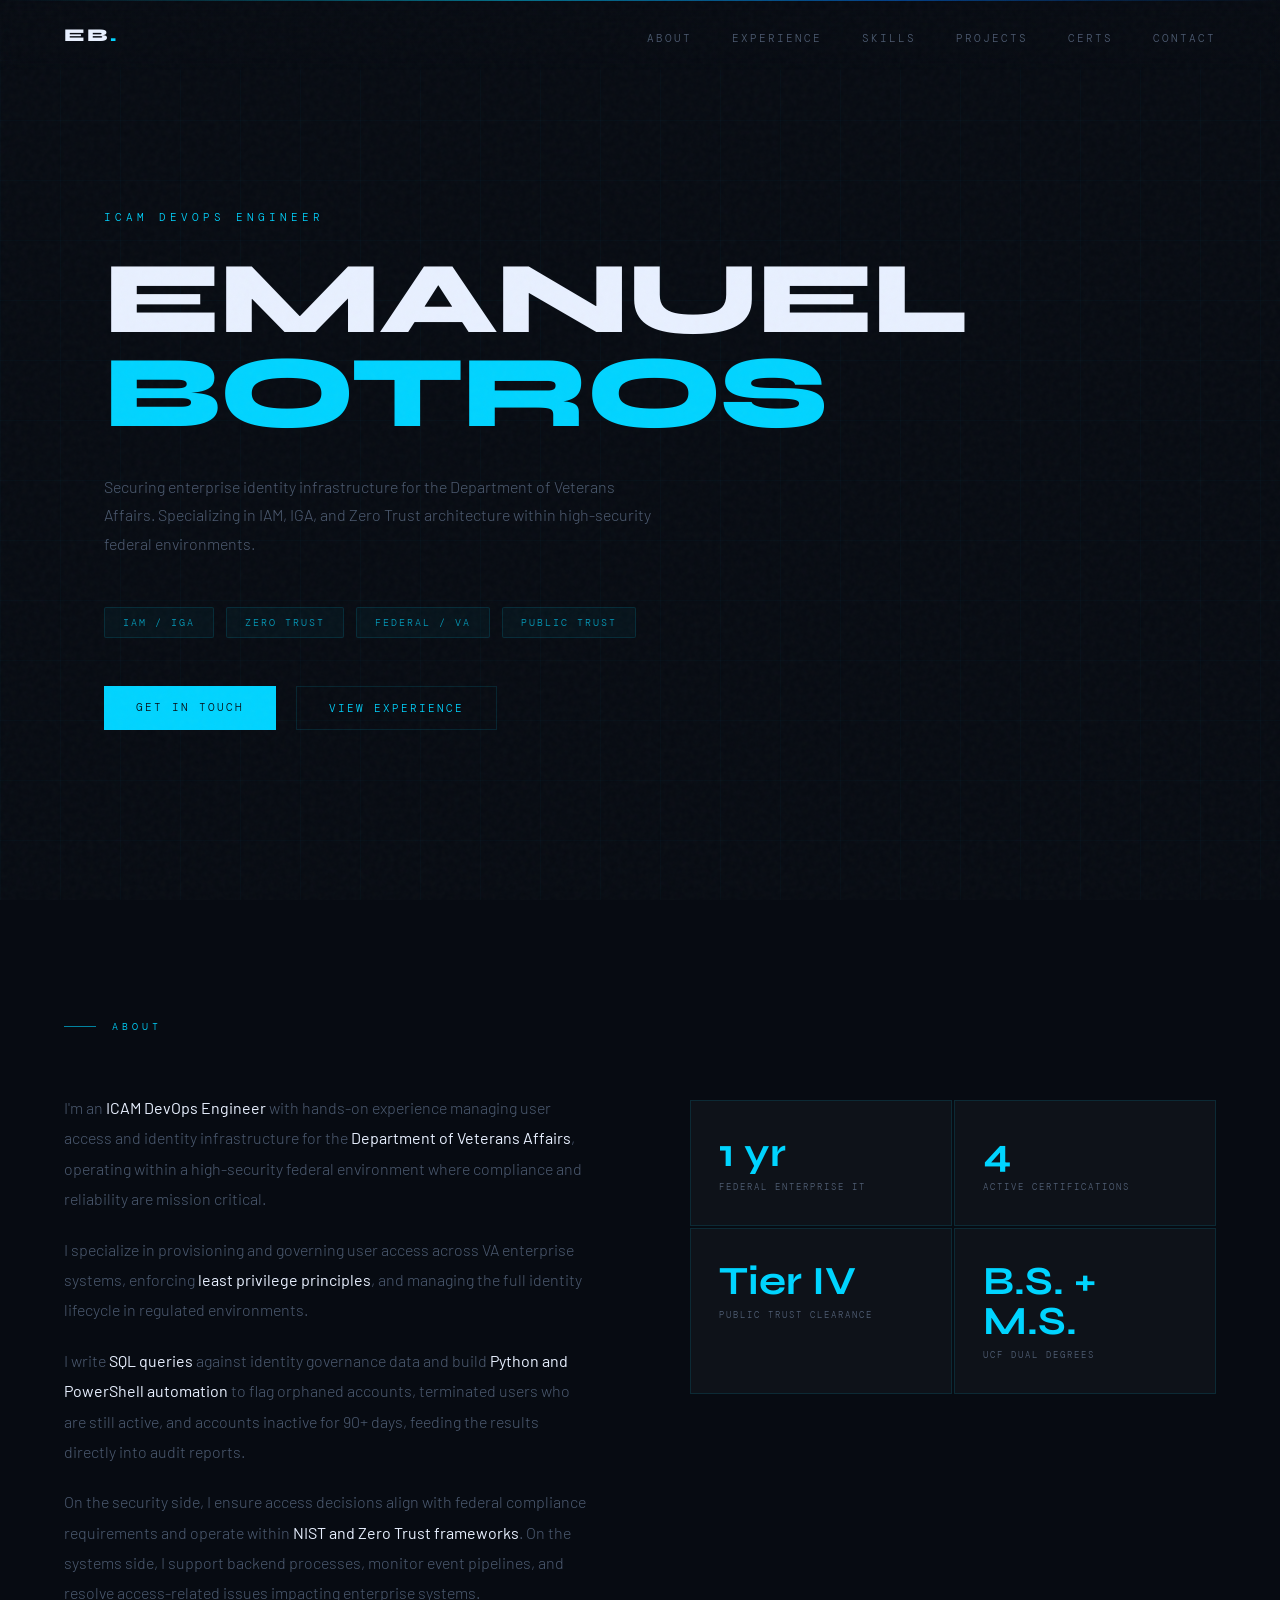
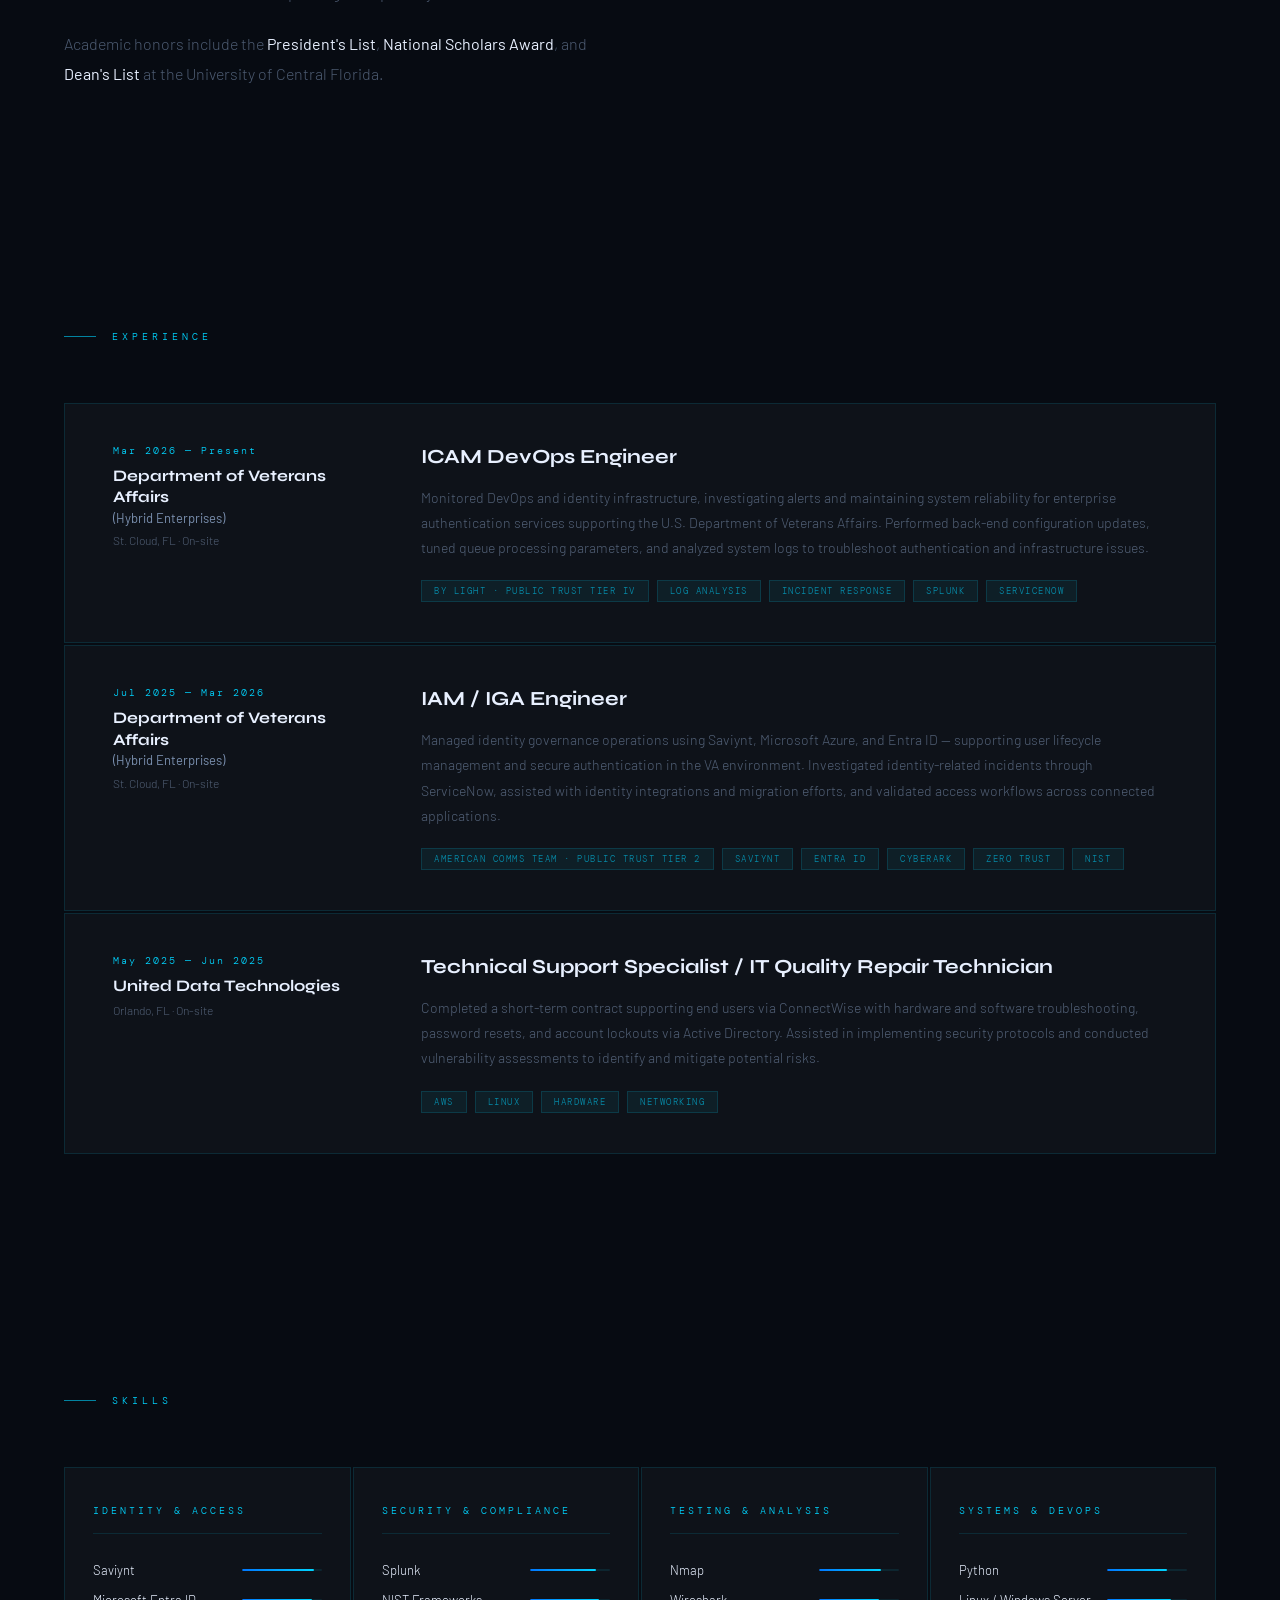
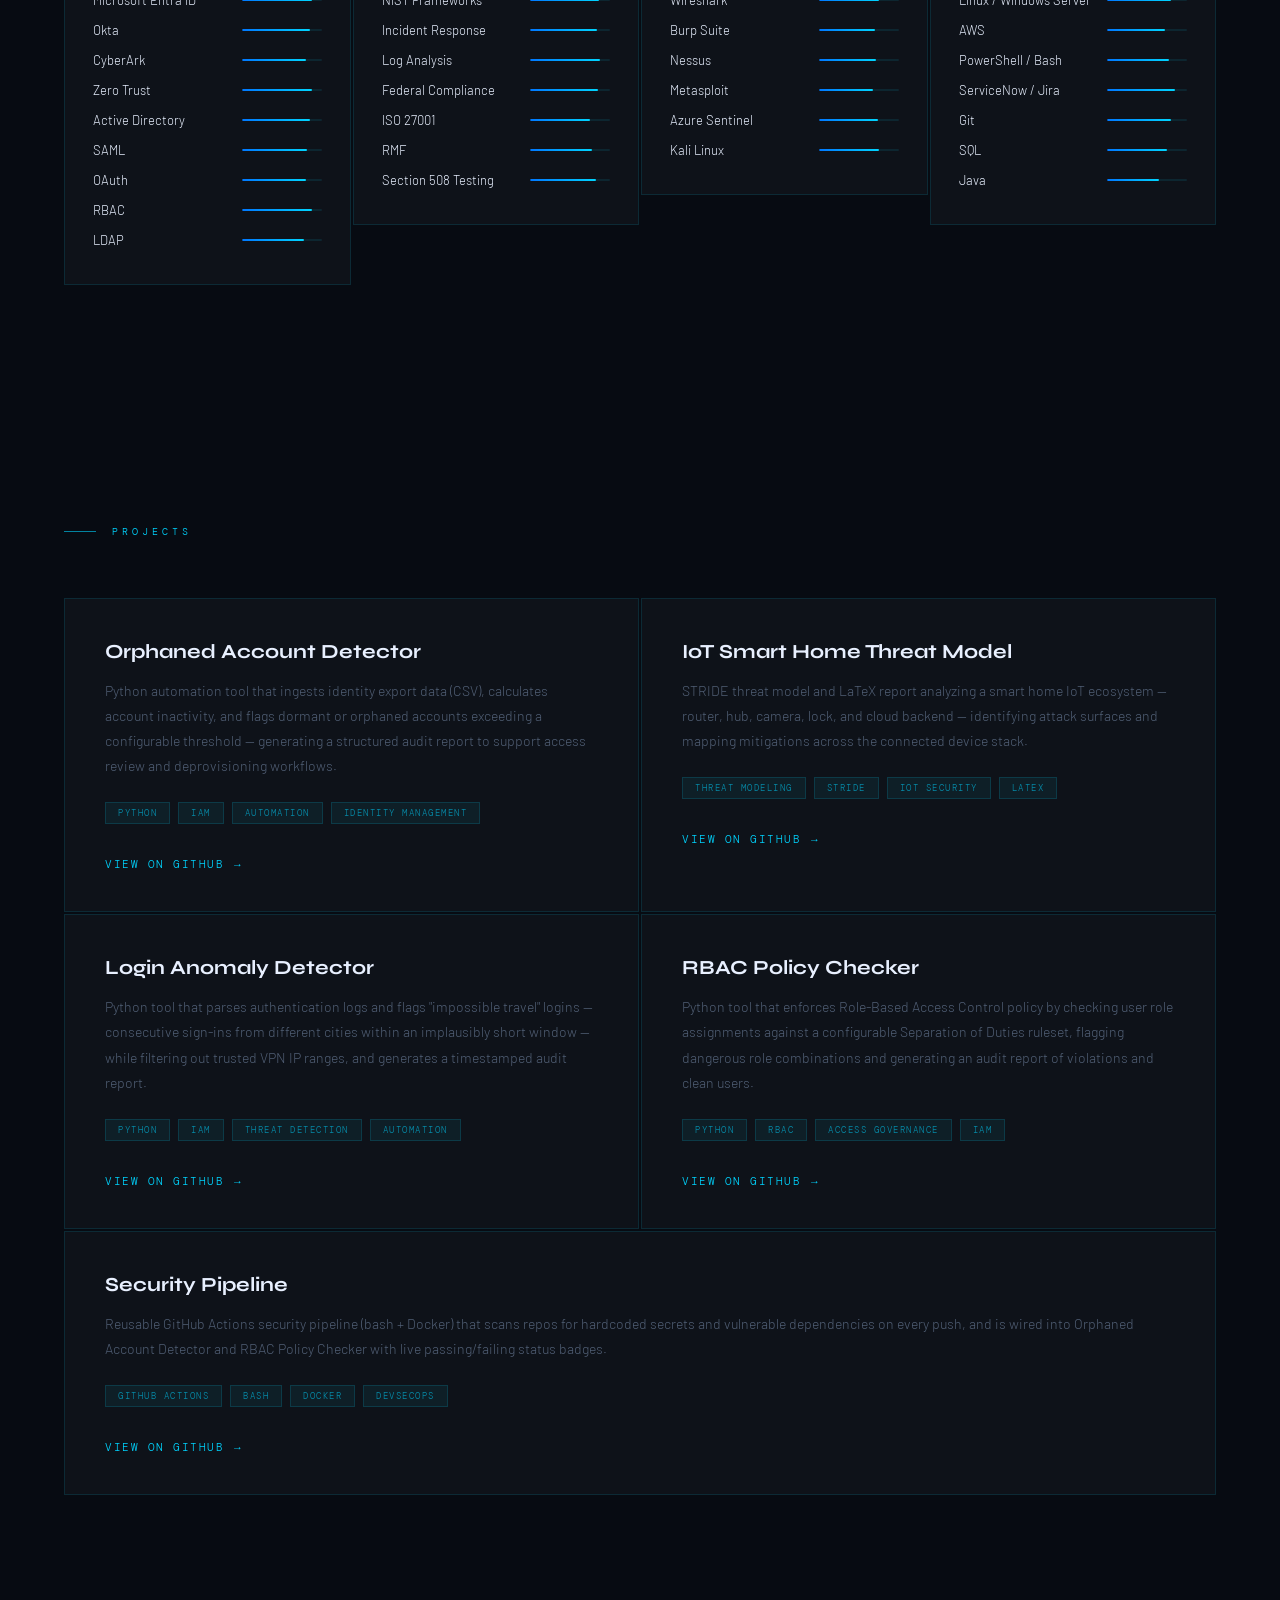
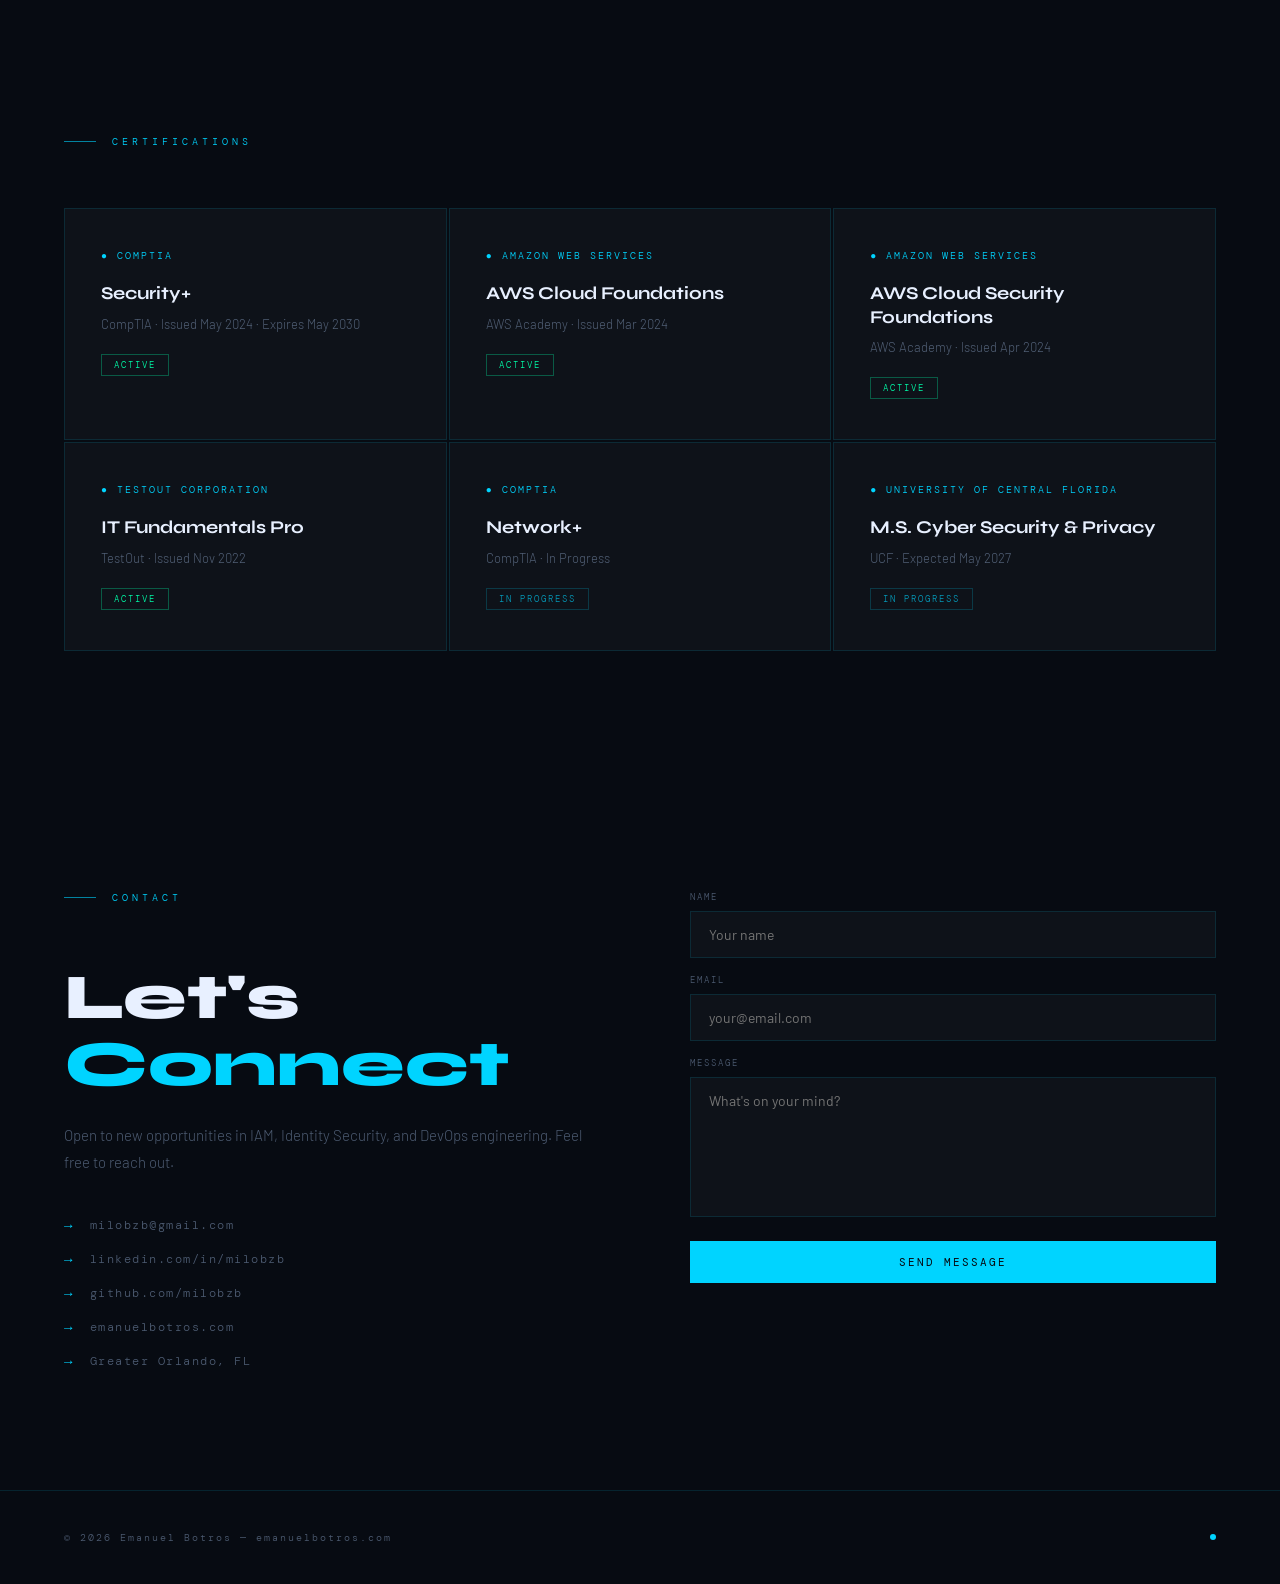
==== index.html @ 3170378b "Add files via upload" ====
<!DOCTYPE html>
<html lang="en">
<head>
<meta charset="UTF-8">
<meta name="viewport" content="width=device-width, initial-scale=1.0">
<title>Emanuel Botros — ICAM DevOps Engineer</title>
<link rel="preconnect" href="https://fonts.googleapis.com">
<link href="https://fonts.googleapis.com/css2?family=Syne:wght@400;700;800&family=DM+Mono:wght@300;400&family=Barlow:wght@300;400&display=swap" rel="stylesheet">
<style>
  :root {
    --bg: #070b12;
    --bg2: #0a0f1a;
    --accent: #00d4ff;
    --accent2: #0077ff;
    --text: #e8f0ff;
    --muted: rgba(180,210,255,0.4);
    --border: rgba(0,212,255,0.12);
    --card: rgba(255,255,255,0.03);
  }

  * { margin: 0; padding: 0; box-sizing: border-box; }

  html { scroll-behavior: smooth; }

  body {
    background: var(--bg);
    color: var(--text);
    font-family: 'Barlow', sans-serif;
    font-weight: 300;
    overflow-x: hidden;
  }

  /* ── NOISE OVERLAY ── */
  body::before {
    content: '';
    position: fixed;
    inset: 0;
    background-image: url("data:image/svg+xml,%3Csvg viewBox='0 0 200 200' xmlns='http://www.w3.org/2000/svg'%3E%3Cfilter id='n'%3E%3CfeTurbulence type='fractalNoise' baseFrequency='0.75' numOctaves='4' stitchTiles='stitch'/%3E%3C/filter%3E%3Crect width='100%25' height='100%25' filter='url(%23n)' opacity='0.03'/%3E%3C/svg%3E");
    pointer-events: none;
    z-index: 1000;
  }

  /* ── GRID BACKGROUND ── */
  .grid-bg {
    position: fixed;
    inset: 0;
    background-image:
      linear-gradient(rgba(0,212,255,0.025) 1px, transparent 1px),
      linear-gradient(90deg, rgba(0,212,255,0.025) 1px, transparent 1px);
    background-size: 60px 60px;
    pointer-events: none;
  }

  /* ── NAV ── */
  nav {
    position: fixed;
    top: 0;
    left: 0;
    right: 0;
    z-index: 100;
    padding: 24px 64px;
    display: flex;
    justify-content: space-between;
    align-items: center;
    background: linear-gradient(to bottom, rgba(7,11,18,0.95) 0%, transparent 100%);
    backdrop-filter: blur(8px);
  }

  .nav-logo {
    font-family: 'Syne', sans-serif;
    font-weight: 800;
    font-size: 18px;
    letter-spacing: 2px;
    color: var(--text);
    text-decoration: none;
    text-transform: uppercase;
  }

  .nav-logo span { color: var(--accent); }

  .nav-links {
    display: flex;
    gap: 40px;
    list-style: none;
  }

  .nav-links a {
    font-family: 'DM Mono', monospace;
    font-size: 11px;
    letter-spacing: 2px;
    text-transform: uppercase;
    color: var(--muted);
    text-decoration: none;
    transition: color 0.3s;
  }

  .nav-links a:hover { color: var(--accent); }

  /* ── SECTIONS ── */
  section {
    padding: 120px 64px;
    position: relative;
  }

  .section-label {
    font-family: 'DM Mono', monospace;
    font-size: 10px;
    letter-spacing: 4px;
    text-transform: uppercase;
    color: var(--accent);
    margin-bottom: 60px;
    display: flex;
    align-items: center;
    gap: 16px;
  }

  .section-label::before {
    content: '';
    width: 32px;
    height: 1px;
    background: var(--accent);
    opacity: 0.6;
  }

  /* ── HERO ── */
  #hero {
    display: flex;
    flex-direction: column;
    justify-content: center;
    min-height: 100vh;
    padding-top: 160px;
    max-width: 1200px;
    margin: 0 auto;
  }

  .hero-eyebrow {
    font-family: 'DM Mono', monospace;
    font-size: 11px;
    letter-spacing: 4px;
    text-transform: uppercase;
    color: var(--accent);
    margin-bottom: 28px;
    opacity: 0;
    animation: fadeUp 0.8s ease forwards 0.2s;
  }

  .hero-name {
    font-family: 'Syne', sans-serif;
    font-weight: 800;
    font-size: clamp(52px, 8vw, 110px);
    line-height: 0.92;
    letter-spacing: -2px;
    color: var(--text);
    margin-bottom: 32px;
    opacity: 0;
    animation: fadeUp 0.8s ease forwards 0.4s;
  }

  .hero-name .last { color: var(--accent); }

  .hero-desc {
    font-size: 16px;
    line-height: 1.8;
    color: var(--muted);
    max-width: 560px;
    margin-bottom: 48px;
    opacity: 0;
    animation: fadeUp 0.8s ease forwards 0.6s;
  }

  .hero-tags {
    display: flex;
    gap: 12px;
    flex-wrap: wrap;
    opacity: 0;
    animation: fadeUp 0.8s ease forwards 0.8s;
  }

  .tag {
    font-family: 'DM Mono', monospace;
    font-size: 10px;
    letter-spacing: 2px;
    text-transform: uppercase;
    color: rgba(0,212,255,0.7);
    border: 1px solid var(--border);
    padding: 8px 18px;
    border-radius: 2px;
    background: rgba(0,212,255,0.04);
  }

  .hero-cta {
    margin-top: 48px;
    display: flex;
    gap: 20px;
    opacity: 0;
    animation: fadeUp 0.8s ease forwards 1s;
  }

  .btn-primary {
    font-family: 'DM Mono', monospace;
    font-size: 11px;
    letter-spacing: 2px;
    text-transform: uppercase;
    color: var(--bg);
    background: var(--accent);
    border: none;
    padding: 14px 32px;
    cursor: pointer;
    text-decoration: none;
    transition: opacity 0.3s;
  }

  .btn-primary:hover { opacity: 0.85; }

  .btn-secondary {
    font-family: 'DM Mono', monospace;
    font-size: 11px;
    letter-spacing: 2px;
    text-transform: uppercase;
    color: var(--accent);
    background: transparent;
    border: 1px solid var(--border);
    padding: 14px 32px;
    cursor: pointer;
    text-decoration: none;
    transition: border-color 0.3s;
  }

  .btn-secondary:hover { border-color: var(--accent); }

  /* ── ABOUT ── */
  #about {
    max-width: 1200px;
    margin: 0 auto;
    display: grid;
    grid-template-columns: 1fr 1fr;
    gap: 100px;
    align-items: start;
  }

  .about-text {
    font-size: 16px;
    line-height: 1.9;
    color: var(--muted);
  }

  .about-text p + p { margin-top: 20px; }

  .about-text strong {
    color: var(--text);
    font-weight: 400;
  }

  .about-stats {
    display: grid;
    grid-template-columns: 1fr 1fr;
    gap: 2px;
    margin-top: 80px;
  }

  .stat-box {
    background: var(--card);
    border: 1px solid var(--border);
    padding: 32px 28px;
  }

  .stat-num {
    font-family: 'Syne', sans-serif;
    font-weight: 700;
    font-size: 40px;
    color: var(--accent);
    line-height: 1;
    margin-bottom: 8px;
  }

  .stat-label {
    font-family: 'DM Mono', monospace;
    font-size: 9px;
    letter-spacing: 2px;
    text-transform: uppercase;
    color: var(--muted);
  }

  /* ── EXPERIENCE ── */
  #experience {
    max-width: 1200px;
    margin: 0 auto;
  }

  .exp-list { display: flex; flex-direction: column; gap: 2px; }

  .exp-item {
    background: var(--card);
    border: 1px solid var(--border);
    padding: 40px 48px;
    display: grid;
    grid-template-columns: 260px 1fr;
    gap: 48px;
    transition: border-color 0.3s, background 0.3s;
    cursor: default;
  }

  .exp-item:hover {
    border-color: rgba(0,212,255,0.3);
    background: rgba(0,212,255,0.03);
  }

  .exp-meta { }

  .exp-period {
    font-family: 'DM Mono', monospace;
    font-size: 10px;
    letter-spacing: 2px;
    color: var(--accent);
    margin-bottom: 8px;
  }

  .exp-company {
    font-family: 'Syne', sans-serif;
    font-weight: 700;
    font-size: 16px;
    line-height: 1.35;
    color: var(--text);
    margin-bottom: 6px;
  }

  .exp-contractor {
    display: block;
    font-family: 'Barlow', sans-serif;
    font-weight: 400;
    font-size: 13px;
    color: rgba(180,210,255,0.65);
    margin-top: 2px;
  }

  .exp-location {
    font-size: 12px;
    color: var(--muted);
  }

  .exp-role {
    font-family: 'Syne', sans-serif;
    font-weight: 700;
    font-size: 20px;
    color: var(--text);
    margin-bottom: 16px;
  }

  .exp-desc {
    font-size: 14px;
    line-height: 1.8;
    color: var(--muted);
    margin-bottom: 20px;
  }

  .exp-tags {
    display: flex;
    gap: 8px;
    flex-wrap: wrap;
  }

  .exp-tag {
    font-family: 'DM Mono', monospace;
    font-size: 9px;
    letter-spacing: 1.5px;
    text-transform: uppercase;
    color: rgba(0,212,255,0.6);
    background: rgba(0,212,255,0.06);
    border: 1px solid rgba(0,212,255,0.15);
    padding: 4px 12px;
  }

  /* ── SKILLS ── */
  #skills {
    max-width: 1200px;
    margin: 0 auto;
  }

  .skills-grid {
    display: grid;
    grid-template-columns: repeat(4, 1fr);
    gap: 2px;
    align-items: start;
  }

  @media (max-width: 980px) {
    .skills-grid { grid-template-columns: repeat(2, 1fr); }
  }

  @media (max-width: 600px) {
    .skills-grid { grid-template-columns: 1fr; }
  }

  .skill-category {
    background: var(--card);
    border: 1px solid var(--border);
    padding: 36px 28px;
    transition: border-color 0.3s;
  }

  .skill-category:hover { border-color: rgba(0,212,255,0.25); }

  .skill-cat-title {
    font-family: 'DM Mono', monospace;
    font-size: 10px;
    letter-spacing: 3px;
    text-transform: uppercase;
    color: var(--accent);
    margin-bottom: 28px;
    padding-bottom: 16px;
    border-bottom: 1px solid var(--border);
  }

  .skill-list {
    display: flex;
    flex-direction: column;
    gap: 14px;
  }

  .skill-item {
    display: flex;
    justify-content: space-between;
    align-items: center;
  }

  .skill-name {
    font-size: 13px;
    color: var(--text);
  }

  .skill-bar {
    width: 80px;
    height: 2px;
    background: rgba(0,212,255,0.1);
    border-radius: 1px;
    overflow: hidden;
  }

  .skill-fill {
    height: 100%;
    background: linear-gradient(90deg, var(--accent2), var(--accent));
    border-radius: 1px;
  }

  /* ── PROJECTS ── */
  #projects {
    max-width: 1200px;
    margin: 0 auto;
  }

  .projects-grid {
    display: grid;
    grid-template-columns: repeat(2, 1fr);
    gap: 2px;
  }

  .project-card-wide {
    grid-column: 1 / -1;
  }

  .project-card {
    background: var(--card);
    border: 1px solid var(--border);
    padding: 40px 40px;
    transition: border-color 0.3s;
    position: relative;
    overflow: hidden;
  }

  .project-card::before {
    content: '';
    position: absolute;
    top: 0;
    left: 0;
    right: 0;
    height: 2px;
    background: linear-gradient(90deg, var(--accent2), var(--accent));
    opacity: 0;
    transition: opacity 0.3s;
  }

  .project-card:hover { border-color: rgba(0,212,255,0.3); }
  .project-card:hover::before { opacity: 1; }

  .project-name {
    font-family: 'Syne', sans-serif;
    font-weight: 700;
    font-size: 20px;
    color: var(--text);
    margin-bottom: 14px;
  }

  .project-desc {
    font-size: 14px;
    line-height: 1.8;
    color: var(--muted);
    margin-bottom: 24px;
  }

  .project-tags {
    display: flex;
    gap: 8px;
    flex-wrap: wrap;
    margin-bottom: 28px;
  }

  .project-tag {
    font-family: 'DM Mono', monospace;
    font-size: 9px;
    letter-spacing: 1.5px;
    text-transform: uppercase;
    color: rgba(0,212,255,0.6);
    background: rgba(0,212,255,0.06);
    border: 1px solid rgba(0,212,255,0.15);
    padding: 4px 12px;
  }

  .project-link {
    display: inline-flex;
    align-items: center;
    gap: 10px;
    font-family: 'DM Mono', monospace;
    font-size: 11px;
    letter-spacing: 1.5px;
    text-transform: uppercase;
    color: var(--accent);
    text-decoration: none;
    transition: opacity 0.3s;
  }

  .project-link:hover { opacity: 0.75; }

  .project-link::after { content: '→'; }

  /* ── CERTIFICATIONS ── */
  #certifications {
    max-width: 1200px;
    margin: 0 auto;
  }

  .cert-grid {
    display: grid;
    grid-template-columns: repeat(3, 1fr);
    gap: 2px;
  }

  .cert-card {
    background: var(--card);
    border: 1px solid var(--border);
    padding: 40px 36px;
    transition: border-color 0.3s, transform 0.3s;
    position: relative;
    overflow: hidden;
  }

  .cert-card::before {
    content: '';
    position: absolute;
    top: 0;
    left: 0;
    right: 0;
    height: 2px;
    background: linear-gradient(90deg, var(--accent2), var(--accent));
    opacity: 0;
    transition: opacity 0.3s;
  }

  .cert-card:hover { border-color: rgba(0,212,255,0.3); }
  .cert-card:hover::before { opacity: 1; }

  .cert-icon {
    font-family: 'DM Mono', monospace;
    font-size: 10px;
    letter-spacing: 2px;
    text-transform: uppercase;
    color: var(--accent);
    margin-bottom: 20px;
  }

  .cert-name {
    font-family: 'Syne', sans-serif;
    font-weight: 700;
    font-size: 18px;
    color: var(--text);
    margin-bottom: 10px;
    line-height: 1.3;
  }

  .cert-issuer {
    font-size: 13px;
    color: var(--muted);
    margin-bottom: 20px;
  }

  .cert-status {
    font-family: 'DM Mono', monospace;
    font-size: 9px;
    letter-spacing: 2px;
    text-transform: uppercase;
    color: rgba(0,212,255,0.7);
    border: 1px solid rgba(0,212,255,0.2);
    display: inline-block;
    padding: 4px 12px;
  }

  .cert-status.active { color: #00ffaa; border-color: rgba(0,255,170,0.3); }

  /* ── CONTACT ── */
  #contact {
    max-width: 1200px;
    margin: 0 auto;
    display: grid;
    grid-template-columns: 1fr 1fr;
    gap: 100px;
    align-items: start;
  }

  .contact-heading {
    font-family: 'Syne', sans-serif;
    font-weight: 800;
    font-size: clamp(36px, 5vw, 64px);
    line-height: 1.05;
    color: var(--text);
    margin-bottom: 24px;
  }

  .contact-heading span { color: var(--accent); }

  .contact-sub {
    font-size: 15px;
    color: var(--muted);
    line-height: 1.8;
    margin-bottom: 40px;
  }

  .contact-links { display: flex; flex-direction: column; gap: 16px; }

  .contact-link {
    display: flex;
    align-items: center;
    gap: 16px;
    font-family: 'DM Mono', monospace;
    font-size: 12px;
    letter-spacing: 1.5px;
    color: var(--muted);
    text-decoration: none;
    transition: color 0.3s;
  }

  .contact-link:hover { color: var(--accent); }

  .contact-link::before {
    content: '→';
    color: var(--accent);
    font-size: 14px;
  }

  .contact-form { display: flex; flex-direction: column; gap: 16px; }

  .form-group { display: flex; flex-direction: column; gap: 8px; }

  .form-label {
    font-family: 'DM Mono', monospace;
    font-size: 9px;
    letter-spacing: 2px;
    text-transform: uppercase;
    color: var(--muted);
  }

  .form-input, .form-textarea {
    background: var(--card);
    border: 1px solid var(--border);
    color: var(--text);
    font-family: 'Barlow', sans-serif;
    font-size: 14px;
    padding: 14px 18px;
    outline: none;
    transition: border-color 0.3s;
    width: 100%;
    resize: none;
  }

  .form-input:focus, .form-textarea:focus { border-color: rgba(0,212,255,0.4); }

  .form-textarea { height: 140px; }

  /* ── FOOTER ── */
  footer {
    border-top: 1px solid var(--border);
    padding: 40px 64px;
    display: flex;
    justify-content: space-between;
    align-items: center;
    max-width: 100%;
  }

  .footer-copy {
    font-family: 'DM Mono', monospace;
    font-size: 10px;
    letter-spacing: 2px;
    color: var(--muted);
  }

  .footer-dot {
    width: 6px;
    height: 6px;
    background: var(--accent);
    border-radius: 50%;
    animation: pulse 2s ease-in-out infinite;
  }

  /* ── TOP LINE ── */
  .top-line {
    position: fixed;
    top: 0;
    left: 0;
    right: 0;
    height: 1px;
    background: linear-gradient(90deg, transparent, var(--accent) 40%, var(--accent2) 70%, transparent);
    opacity: 0.5;
    z-index: 200;
  }

  /* ── ANIMATIONS ── */
  @keyframes fadeUp {
    from { opacity: 0; transform: translateY(24px); }
    to { opacity: 1; transform: translateY(0); }
  }

  @keyframes pulse {
    0%, 100% { opacity: 1; }
    50% { opacity: 0.3; }
  }

  /* Scroll reveal */
  .reveal {
    opacity: 0;
    transform: translateY(30px);
    transition: opacity 0.7s ease, transform 0.7s ease;
  }

  .reveal.visible {
    opacity: 1;
    transform: translateY(0);
  }

  /* ── MOBILE (phones and small tablets only, desktop unchanged) ── */
  @media (max-width: 900px) {
    nav { padding: 18px 20px; }
    .nav-links { gap: 20px; }
    section { padding: 80px 20px; }
    #hero { padding-top: 120px; min-height: auto; padding-bottom: 60px; }
    #about, #contact { grid-template-columns: 1fr; gap: 40px; }
    .about-stats { margin-top: 0; }
    .exp-item { grid-template-columns: 1fr; gap: 16px; padding: 28px 24px; }
    .projects-grid { grid-template-columns: 1fr; }
    .cert-grid { grid-template-columns: repeat(2, 1fr); }
    footer { padding: 28px 20px; }
  }

  @media (max-width: 640px) {
    .nav-links { display: none; }
    .hero-name { font-size: clamp(30px, 10.5vw, 60px); letter-spacing: -1px; }
    .hero-cta { flex-direction: column; }
    .hero-cta a { text-align: center; }
    .section-label { margin-bottom: 36px; }
    .stat-num { font-size: 30px; }
    .stat-box { padding: 24px 20px; }
    .project-card, .cert-card, .skill-category { padding: 28px 24px; }
    .cert-grid { grid-template-columns: 1fr; }
    .exp-desc, .project-desc { font-size: 15px; }
  }

  /* ── SCROLLBAR ── */
  ::-webkit-scrollbar { width: 4px; }
  ::-webkit-scrollbar-track { background: var(--bg); }
  ::-webkit-scrollbar-thumb { background: rgba(0,212,255,0.3); }

  </style>
</head>
<body>

<div class="top-line"></div>
<div class="grid-bg"></div>

<!-- NAV -->
<nav>
  <a href="#hero" class="nav-logo">EB<span>.</span></a>
  <ul class="nav-links">
    <li><a href="#about">About</a></li>
    <li><a href="#experience">Experience</a></li>
    <li><a href="#skills">Skills</a></li>
    <li><a href="#projects">Projects</a></li>
    <li><a href="#certifications">Certs</a></li>
    <li><a href="#contact">Contact</a></li>
  </ul>
</nav>

<!-- HERO -->
<section id="hero">
  <div class="hero-eyebrow">ICAM DevOps Engineer</div>
  <h1 class="hero-name">
    EMANUEL<br><span class="last">BOTROS</span>
  </h1>
  <p class="hero-desc">
    Securing enterprise identity infrastructure for the Department of Veterans Affairs. Specializing in IAM, IGA, and Zero Trust architecture within high-security federal environments.
  </p>
  <div class="hero-tags">
    <span class="tag">IAM / IGA</span>
    <span class="tag">Zero Trust</span>
    <span class="tag">Federal / VA</span>
    <span class="tag">Public Trust</span>
  </div>
  <div class="hero-cta">
    <a href="#contact" class="btn-primary">Get in Touch</a>
    <a href="#experience" class="btn-secondary">View Experience</a>
  </div>
</section>

<!-- ABOUT -->
<section>
  <div id="about">
    <div>
      <div class="section-label">About</div>
      <div class="about-text">
        <p>I'm an <strong>ICAM DevOps Engineer</strong> with hands-on experience managing user access and identity infrastructure for the <strong>Department of Veterans Affairs</strong>, operating within a high-security federal environment where compliance and reliability are mission critical.</p>
        <p>I specialize in provisioning and governing user access across VA enterprise systems, enforcing <strong>least privilege principles</strong>, and managing the full identity lifecycle in regulated environments.</p>
        <p>I write <strong>SQL queries</strong> against identity governance data and build <strong>Python and PowerShell automation</strong> to flag orphaned accounts, terminated users who are still active, and accounts inactive for 90+ days, feeding the results directly into audit reports.</p>
        <p>On the security side, I ensure access decisions align with federal compliance requirements and operate within <strong>NIST and Zero Trust frameworks</strong>. On the systems side, I support backend processes, monitor event pipelines, and resolve access-related issues impacting enterprise systems.</p>
        <p>Academic honors include the <strong>President's List</strong>, <strong>National Scholars Award</strong>, and <strong>Dean's List</strong> at the University of Central Florida.</p>
      </div>
    </div>
    <div class="about-stats reveal">
      <div class="stat-box">
        <div class="stat-num">1 yr</div>
        <div class="stat-label">Federal Enterprise IT</div>
      </div>
      <div class="stat-box">
        <div class="stat-num">4</div>
        <div class="stat-label">Active Certifications</div>
      </div>
      <div class="stat-box">
        <div class="stat-num">Tier IV</div>
        <div class="stat-label">Public Trust Clearance</div>
      </div>
      <div class="stat-box">
        <div class="stat-num">B.S. + M.S.</div>
        <div class="stat-label">UCF Dual Degrees</div>
      </div>
    </div>
  </div>
</section>

<!-- EXPERIENCE -->
<section>
  <div id="experience">
    <div class="section-label">Experience</div>
    <div class="exp-list">

      <div class="exp-item reveal">
        <div class="exp-meta">
          <div class="exp-period">Mar 2026 — Present</div>
          <div class="exp-company">Department of Veterans Affairs<span class="exp-contractor">(Hybrid Enterprises)</span></div>
          <div class="exp-location">St. Cloud, FL · On-site</div>
        </div>
        <div>
          <div class="exp-role">ICAM DevOps Engineer</div>
          <p class="exp-desc">Monitored DevOps and identity infrastructure, investigating alerts and maintaining system reliability for enterprise authentication services supporting the U.S. Department of Veterans Affairs. Performed back-end configuration updates, tuned queue processing parameters, and analyzed system logs to troubleshoot authentication and infrastructure issues.</p>
          <div class="exp-tags">
            <span class="exp-tag">By Light · Public Trust Tier IV</span>
            <span class="exp-tag">Log Analysis</span>
            <span class="exp-tag">Incident Response</span>
            <span class="exp-tag">Splunk</span>
            <span class="exp-tag">ServiceNow</span>
          </div>
        </div>
      </div>

      <div class="exp-item reveal">
        <div class="exp-meta">
          <div class="exp-period">Jul 2025 — Mar 2026</div>
          <div class="exp-company">Department of Veterans Affairs<span class="exp-contractor">(Hybrid Enterprises)</span></div>
          <div class="exp-location">St. Cloud, FL · On-site</div>
        </div>
        <div>
          <div class="exp-role">IAM / IGA Engineer</div>
          <p class="exp-desc">Managed identity governance operations using Saviynt, Microsoft Azure, and Entra ID — supporting user lifecycle management and secure authentication in the VA environment. Investigated identity-related incidents through ServiceNow, assisted with identity integrations and migration efforts, and validated access workflows across connected applications.</p>
          <div class="exp-tags">
            <span class="exp-tag">American Comms Team · Public Trust Tier 2</span>
            <span class="exp-tag">Saviynt</span>
            <span class="exp-tag">Entra ID</span>
            <span class="exp-tag">CyberArk</span>
            <span class="exp-tag">Zero Trust</span>
            <span class="exp-tag">NIST</span>
          </div>
        </div>
      </div>

      <div class="exp-item reveal">
        <div class="exp-meta">
          <div class="exp-period">May 2025 — Jun 2025</div>
          <div class="exp-company">United Data Technologies</div>
          <div class="exp-location">Orlando, FL · On-site</div>
        </div>
        <div>
          <div class="exp-role">Technical Support Specialist / IT Quality Repair Technician</div>
          <p class="exp-desc">Completed a short-term contract supporting end users via ConnectWise with hardware and software troubleshooting, password resets, and account lockouts via Active Directory. Assisted in implementing security protocols and conducted vulnerability assessments to identify and mitigate potential risks.</p>
          <div class="exp-tags">
            <span class="exp-tag">AWS</span>
            <span class="exp-tag">Linux</span>
            <span class="exp-tag">Hardware</span>
            <span class="exp-tag">Networking</span>
          </div>
        </div>
      </div>

    </div>
  </div>
</section>

<!-- SKILLS -->
<section>
  <div id="skills">
    <div class="section-label">Skills</div>
    <div class="skills-grid">

      <div class="skill-category reveal">
        <div class="skill-cat-title">Identity & Access</div>
        <div class="skill-list">
          <div class="skill-item">
            <span class="skill-name">Saviynt</span>
            <div class="skill-bar"><div class="skill-fill" style="width:90%"></div></div>
          </div>
          <div class="skill-item">
            <span class="skill-name">Microsoft Entra ID</span>
            <div class="skill-bar"><div class="skill-fill" style="width:88%"></div></div>
          </div>
          <div class="skill-item">
            <span class="skill-name">Okta</span>
            <div class="skill-bar"><div class="skill-fill" style="width:85%"></div></div>
          </div>
          <div class="skill-item">
            <span class="skill-name">CyberArk</span>
            <div class="skill-bar"><div class="skill-fill" style="width:80%"></div></div>
          </div>
          <div class="skill-item">
            <span class="skill-name">Zero Trust</span>
            <div class="skill-bar"><div class="skill-fill" style="width:88%"></div></div>
          </div>
          <div class="skill-item">
            <span class="skill-name">Active Directory</span>
            <div class="skill-bar"><div class="skill-fill" style="width:85%"></div></div>
          </div>
          <div class="skill-item">
            <span class="skill-name">SAML</span>
            <div class="skill-bar"><div class="skill-fill" style="width:82%"></div></div>
          </div>
          <div class="skill-item">
            <span class="skill-name">OAuth</span>
            <div class="skill-bar"><div class="skill-fill" style="width:80%"></div></div>
          </div>
          <div class="skill-item">
            <span class="skill-name">RBAC</span>
            <div class="skill-bar"><div class="skill-fill" style="width:88%"></div></div>
          </div>
          <div class="skill-item">
            <span class="skill-name">LDAP</span>
            <div class="skill-bar"><div class="skill-fill" style="width:78%"></div></div>
          </div>
        </div>
      </div>

      <div class="skill-category reveal">
        <div class="skill-cat-title">Security & Compliance</div>
        <div class="skill-list">
          <div class="skill-item">
            <span class="skill-name">Splunk</span>
            <div class="skill-bar"><div class="skill-fill" style="width:82%"></div></div>
          </div>
          <div class="skill-item">
            <span class="skill-name">NIST Frameworks</span>
            <div class="skill-bar"><div class="skill-fill" style="width:86%"></div></div>
          </div>
          <div class="skill-item">
            <span class="skill-name">Incident Response</span>
            <div class="skill-bar"><div class="skill-fill" style="width:84%"></div></div>
          </div>
          <div class="skill-item">
            <span class="skill-name">Log Analysis</span>
            <div class="skill-bar"><div class="skill-fill" style="width:88%"></div></div>
          </div>
          <div class="skill-item">
            <span class="skill-name">Federal Compliance</span>
            <div class="skill-bar"><div class="skill-fill" style="width:85%"></div></div>
          </div>
          <div class="skill-item">
            <span class="skill-name">ISO 27001</span>
            <div class="skill-bar"><div class="skill-fill" style="width:75%"></div></div>
          </div>
          <div class="skill-item">
            <span class="skill-name">RMF</span>
            <div class="skill-bar"><div class="skill-fill" style="width:78%"></div></div>
          </div>
          <div class="skill-item">
            <span class="skill-name">Section 508 Testing</span>
            <div class="skill-bar"><div class="skill-fill" style="width:82%"></div></div>
          </div>
        </div>
      </div>

      <div class="skill-category reveal">
        <div class="skill-cat-title">Testing & Analysis</div>
        <div class="skill-list">
          <div class="skill-item">
            <span class="skill-name">Nmap</span>
            <div class="skill-bar"><div class="skill-fill" style="width:78%"></div></div>
          </div>
          <div class="skill-item">
            <span class="skill-name">Wireshark</span>
            <div class="skill-bar"><div class="skill-fill" style="width:75%"></div></div>
          </div>
          <div class="skill-item">
            <span class="skill-name">Burp Suite</span>
            <div class="skill-bar"><div class="skill-fill" style="width:70%"></div></div>
          </div>
          <div class="skill-item">
            <span class="skill-name">Nessus</span>
            <div class="skill-bar"><div class="skill-fill" style="width:72%"></div></div>
          </div>
          <div class="skill-item">
            <span class="skill-name">Metasploit</span>
            <div class="skill-bar"><div class="skill-fill" style="width:68%"></div></div>
          </div>
          <div class="skill-item">
            <span class="skill-name">Azure Sentinel</span>
            <div class="skill-bar"><div class="skill-fill" style="width:74%"></div></div>
          </div>
          <div class="skill-item">
            <span class="skill-name">Kali Linux</span>
            <div class="skill-bar"><div class="skill-fill" style="width:76%"></div></div>
          </div>
        </div>
      </div>

      <div class="skill-category reveal">
        <div class="skill-cat-title">Systems & DevOps</div>
        <div class="skill-list">
          <div class="skill-item">
            <span class="skill-name">Python</span>
            <div class="skill-bar"><div class="skill-fill" style="width:75%"></div></div>
          </div>
          <div class="skill-item">
            <span class="skill-name">Linux / Windows Server</span>
            <div class="skill-bar"><div class="skill-fill" style="width:80%"></div></div>
          </div>
          <div class="skill-item">
            <span class="skill-name">AWS</span>
            <div class="skill-bar"><div class="skill-fill" style="width:72%"></div></div>
          </div>
          <div class="skill-item">
            <span class="skill-name">PowerShell / Bash</span>
            <div class="skill-bar"><div class="skill-fill" style="width:78%"></div></div>
          </div>
          <div class="skill-item">
            <span class="skill-name">ServiceNow / Jira</span>
            <div class="skill-bar"><div class="skill-fill" style="width:85%"></div></div>
          </div>
          <div class="skill-item">
            <span class="skill-name">Git</span>
            <div class="skill-bar"><div class="skill-fill" style="width:80%"></div></div>
          </div>
          <div class="skill-item">
            <span class="skill-name">SQL</span>
            <div class="skill-bar"><div class="skill-fill" style="width:75%"></div></div>
          </div>
          <div class="skill-item">
            <span class="skill-name">Java</span>
            <div class="skill-bar"><div class="skill-fill" style="width:65%"></div></div>
          </div>
        </div>
      </div>

    </div>
  </div>
</section>

<!-- PROJECTS -->
<section>
  <div id="projects">
    <div class="section-label">Projects</div>
    <div class="projects-grid">

      <div class="project-card reveal">
        <div class="project-name">Orphaned Account Detector</div>
        <p class="project-desc">Python automation tool that ingests identity export data (CSV), calculates account inactivity, and flags dormant or orphaned accounts exceeding a configurable threshold — generating a structured audit report to support access review and deprovisioning workflows.</p>
        <div class="project-tags">
          <span class="project-tag">Python</span>
          <span class="project-tag">IAM</span>
          <span class="project-tag">Automation</span>
          <span class="project-tag">Identity Management</span>
        </div>
        <a href="https://github.com/milobzb/Orphaned-Account-Detector" class="project-link" target="_blank">View on GitHub</a>
      </div>

      <div class="project-card reveal">
        <div class="project-name">IoT Smart Home Threat Model</div>
        <p class="project-desc">STRIDE threat model and LaTeX report analyzing a smart home IoT ecosystem — router, hub, camera, lock, and cloud backend — identifying attack surfaces and mapping mitigations across the connected device stack.</p>
        <div class="project-tags">
          <span class="project-tag">Threat Modeling</span>
          <span class="project-tag">STRIDE</span>
          <span class="project-tag">IoT Security</span>
          <span class="project-tag">LaTeX</span>
        </div>
        <a href="https://github.com/milobzb/iot-smart-home-threat-model" class="project-link" target="_blank">View on GitHub</a>
      </div>

      <div class="project-card reveal">
        <div class="project-name">Login Anomaly Detector</div>
        <p class="project-desc">Python tool that parses authentication logs and flags "impossible travel" logins — consecutive sign-ins from different cities within an implausibly short window — while filtering out trusted VPN IP ranges, and generates a timestamped audit report.</p>
        <div class="project-tags">
          <span class="project-tag">Python</span>
          <span class="project-tag">IAM</span>
          <span class="project-tag">Threat Detection</span>
          <span class="project-tag">Automation</span>
        </div>
        <a href="https://github.com/milobzb/login-anamaly-detector" class="project-link" target="_blank">View on GitHub</a>
      </div>

      <div class="project-card reveal">
        <div class="project-name">RBAC Policy Checker</div>
        <p class="project-desc">Python tool that enforces Role-Based Access Control policy by checking user role assignments against a configurable Separation of Duties ruleset, flagging dangerous role combinations and generating an audit report of violations and clean users.</p>
        <div class="project-tags">
          <span class="project-tag">Python</span>
          <span class="project-tag">RBAC</span>
          <span class="project-tag">Access Governance</span>
          <span class="project-tag">IAM</span>
        </div>
        <a href="https://github.com/milobzb/rbac-policy-checker" class="project-link" target="_blank">View on GitHub</a>
      </div>

      <div class="project-card project-card-wide reveal">
        <div class="project-name">Security Pipeline</div>
        <p class="project-desc">Reusable GitHub Actions security pipeline (bash + Docker) that scans repos for hardcoded secrets and vulnerable dependencies on every push, and is wired into Orphaned Account Detector and RBAC Policy Checker with live passing/failing status badges.</p>
        <div class="project-tags">
          <span class="project-tag">GitHub Actions</span>
          <span class="project-tag">Bash</span>
          <span class="project-tag">Docker</span>
          <span class="project-tag">DevSecOps</span>
        </div>
        <a href="https://github.com/milobzb/security-pipeline" class="project-link" target="_blank">View on GitHub</a>
      </div>

    </div>
  </div>
</section>

<!-- CERTIFICATIONS -->
<section>
  <div id="certifications">
    <div class="section-label">Certifications</div>
    <div class="cert-grid">

      <div class="cert-card reveal">
        <div class="cert-icon">● CompTIA</div>
        <div class="cert-name">Security+</div>
        <div class="cert-issuer">CompTIA · Issued May 2024 · Expires May 2030</div>
        <span class="cert-status active">Active</span>
      </div>

      <div class="cert-card reveal">
        <div class="cert-icon">● Amazon Web Services</div>
        <div class="cert-name">AWS Cloud Foundations</div>
        <div class="cert-issuer">AWS Academy · Issued Mar 2024</div>
        <span class="cert-status active">Active</span>
      </div>

      <div class="cert-card reveal">
        <div class="cert-icon">● Amazon Web Services</div>
        <div class="cert-name">AWS Cloud Security Foundations</div>
        <div class="cert-issuer">AWS Academy · Issued Apr 2024</div>
        <span class="cert-status active">Active</span>
      </div>

      <div class="cert-card reveal">
        <div class="cert-icon">● TestOut Corporation</div>
        <div class="cert-name">IT Fundamentals Pro</div>
        <div class="cert-issuer">TestOut · Issued Nov 2022</div>
        <span class="cert-status active">Active</span>
      </div>

      <div class="cert-card reveal">
        <div class="cert-icon">● CompTIA</div>
        <div class="cert-name">Network+</div>
        <div class="cert-issuer">CompTIA · In Progress</div>
        <span class="cert-status">In Progress</span>
      </div>

      <div class="cert-card reveal">
        <div class="cert-icon">● University of Central Florida</div>
        <div class="cert-name">M.S. Cyber Security & Privacy</div>
        <div class="cert-issuer">UCF · Expected May 2027</div>
        <span class="cert-status">In Progress</span>
      </div>

    </div>
  </div>
</section>

<!-- CONTACT -->
<section>
  <div id="contact">
    <div>
      <div class="section-label">Contact</div>
      <h2 class="contact-heading">Let's<br><span>Connect</span></h2>
      <p class="contact-sub">Open to new opportunities in IAM, Identity Security, and DevOps engineering. Feel free to reach out.</p>
      <div class="contact-links">
        <a href="mailto:milobzb@gmail.com" class="contact-link">milobzb@gmail.com</a>
        <a href="https://linkedin.com/in/milobzb" class="contact-link" target="_blank">linkedin.com/in/milobzb</a>
        <a href="https://github.com/milobzb" class="contact-link" target="_blank">github.com/milobzb</a>
        <a href="https://emanuelbotros.com" class="contact-link" target="_blank">emanuelbotros.com</a>
        <a class="contact-link">Greater Orlando, FL</a>
      </div>
    </div>
    <div class="reveal">
      <form class="contact-form" id="contact-form">
        <div class="form-group">
          <label class="form-label">Name</label>
          <input type="text" class="form-input" name="name" placeholder="Your name" required>
        </div>
        <div class="form-group">
          <label class="form-label">Email</label>
          <input type="email" class="form-input" name="email" placeholder="your@email.com" required>
        </div>
        <div class="form-group">
          <label class="form-label">Message</label>
          <textarea class="form-textarea" name="message" placeholder="What's on your mind?" required></textarea>
        </div>
        <button type="submit" class="btn-primary" style="width:100%;margin-top:8px;" id="submit-btn">Send Message</button>
      <div id="form-success" style="display:none;text-align:center;margin-top:16px;color:var(--accent);font-family:'DM Mono',monospace;font-size:12px;letter-spacing:3px;">✓ MESSAGE SENT</div>
      </form>
    </div>
  </div>
</section>

<!-- FOOTER -->
<footer>
  <div class="footer-copy">© 2026 Emanuel Botros — emanuelbotros.com</div>
  <div class="footer-dot"></div>
</footer>

<script>
  // Scroll reveal
  const reveals = document.querySelectorAll('.reveal');
  const observer = new IntersectionObserver((entries) => {
    entries.forEach((entry, i) => {
      if (entry.isIntersecting) {
        setTimeout(() => entry.target.classList.add('visible'), i * 80);
      }
    });
  }, { threshold: 0.1 });
  reveals.forEach(el => observer.observe(el));

  // Nav active state
  const sections = document.querySelectorAll('section[id]');
  window.addEventListener('scroll', () => {
    const scrollY = window.scrollY;
    sections.forEach(section => {
      if (scrollY >= section.offsetTop - 200) {
        document.querySelectorAll('.nav-links a').forEach(a => {
          a.style.color = '';
          if (a.getAttribute('href') === `#${section.id}`) {
            a.style.color = 'var(--accent)';
          }
        });
      }
    });
  });
</script>

<script>
  const form = document.getElementById('contact-form');
  const btn = document.getElementById('submit-btn');
  const success = document.getElementById('form-success');

  form.addEventListener('submit', async function(e) {
    e.preventDefault();
    btn.textContent = 'Sending...';
    btn.disabled = true;

    const data = new FormData(form);
    const response = await fetch('https://formspree.io/f/xqenbbrk', {
      method: 'POST',
      body: data,
      headers: { 'Accept': 'application/json' }
    });

    if (response.ok) {
      form.reset();
      btn.style.display = 'none';
      success.style.display = 'block';
    } else {
      btn.textContent = 'Send Message';
      btn.disabled = false;
      alert('Something went wrong. Please try again.');
    }
  });
</script>
</body>
</html>
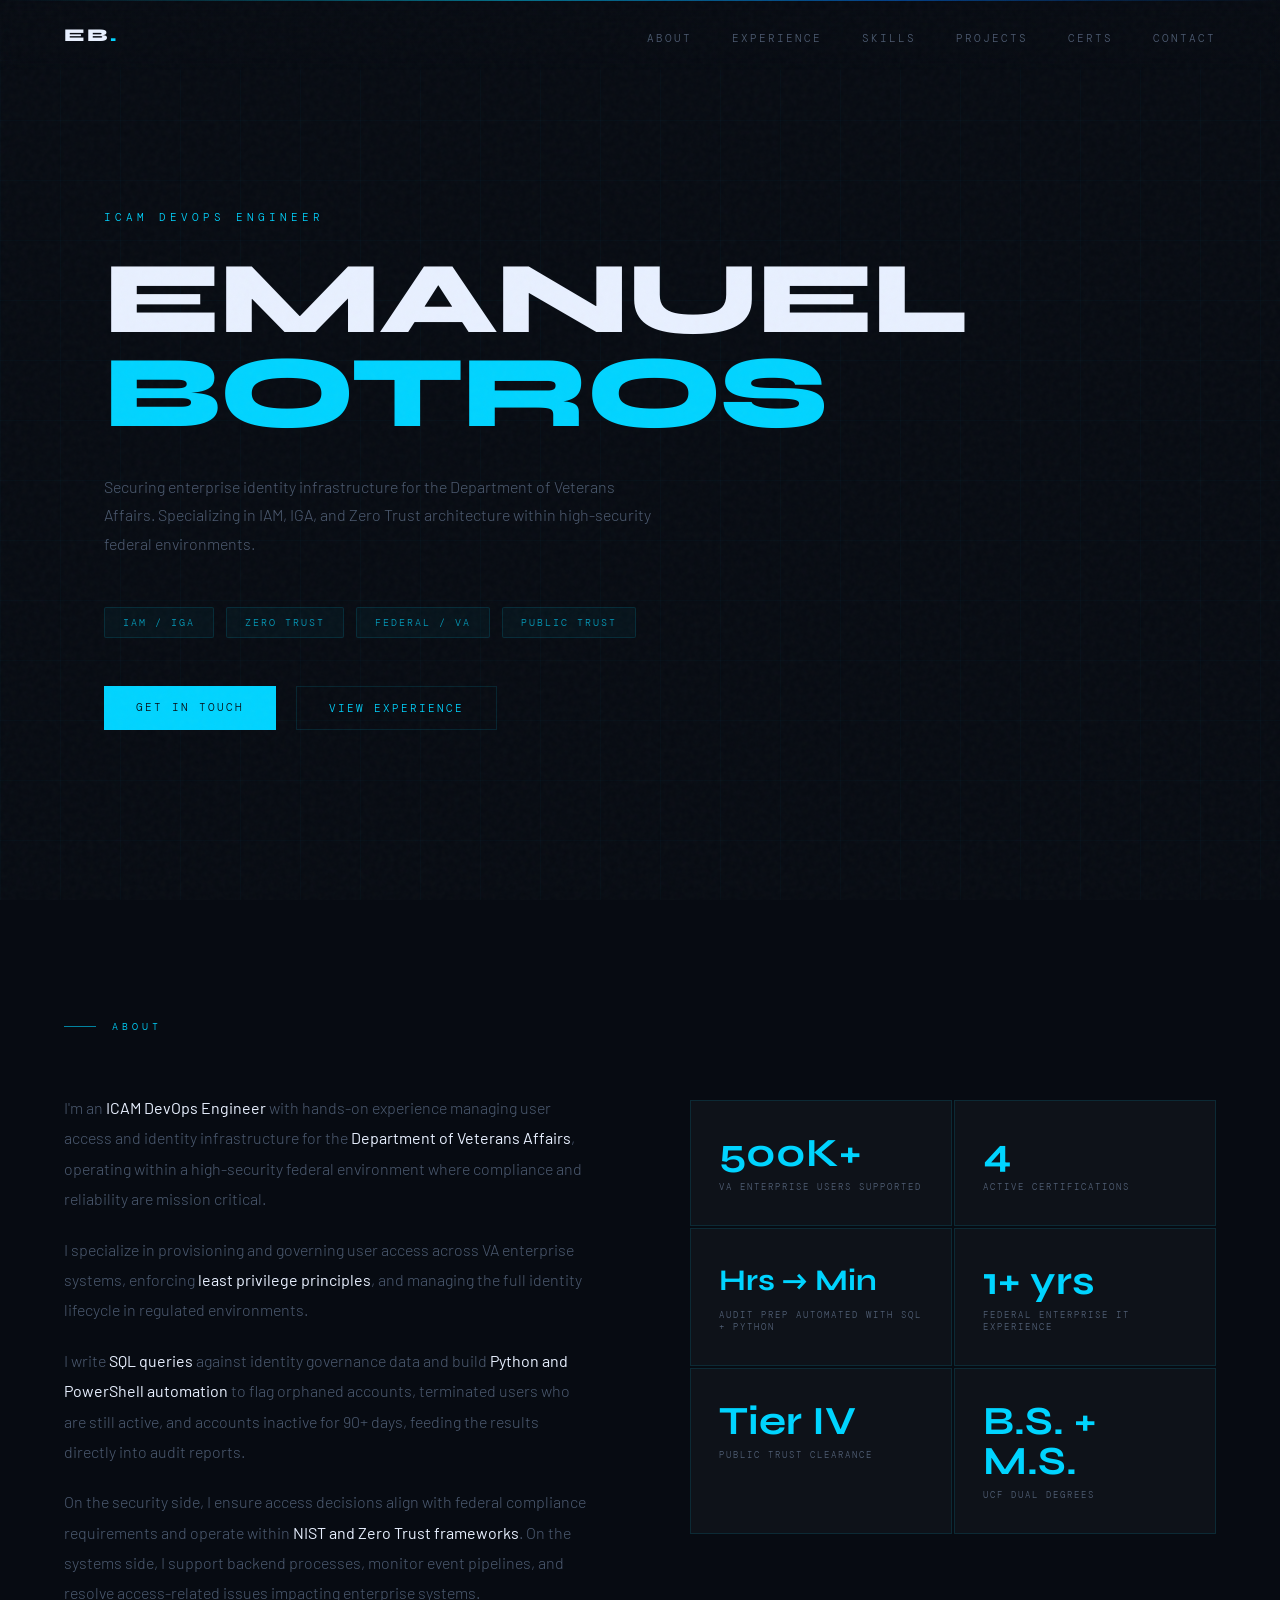
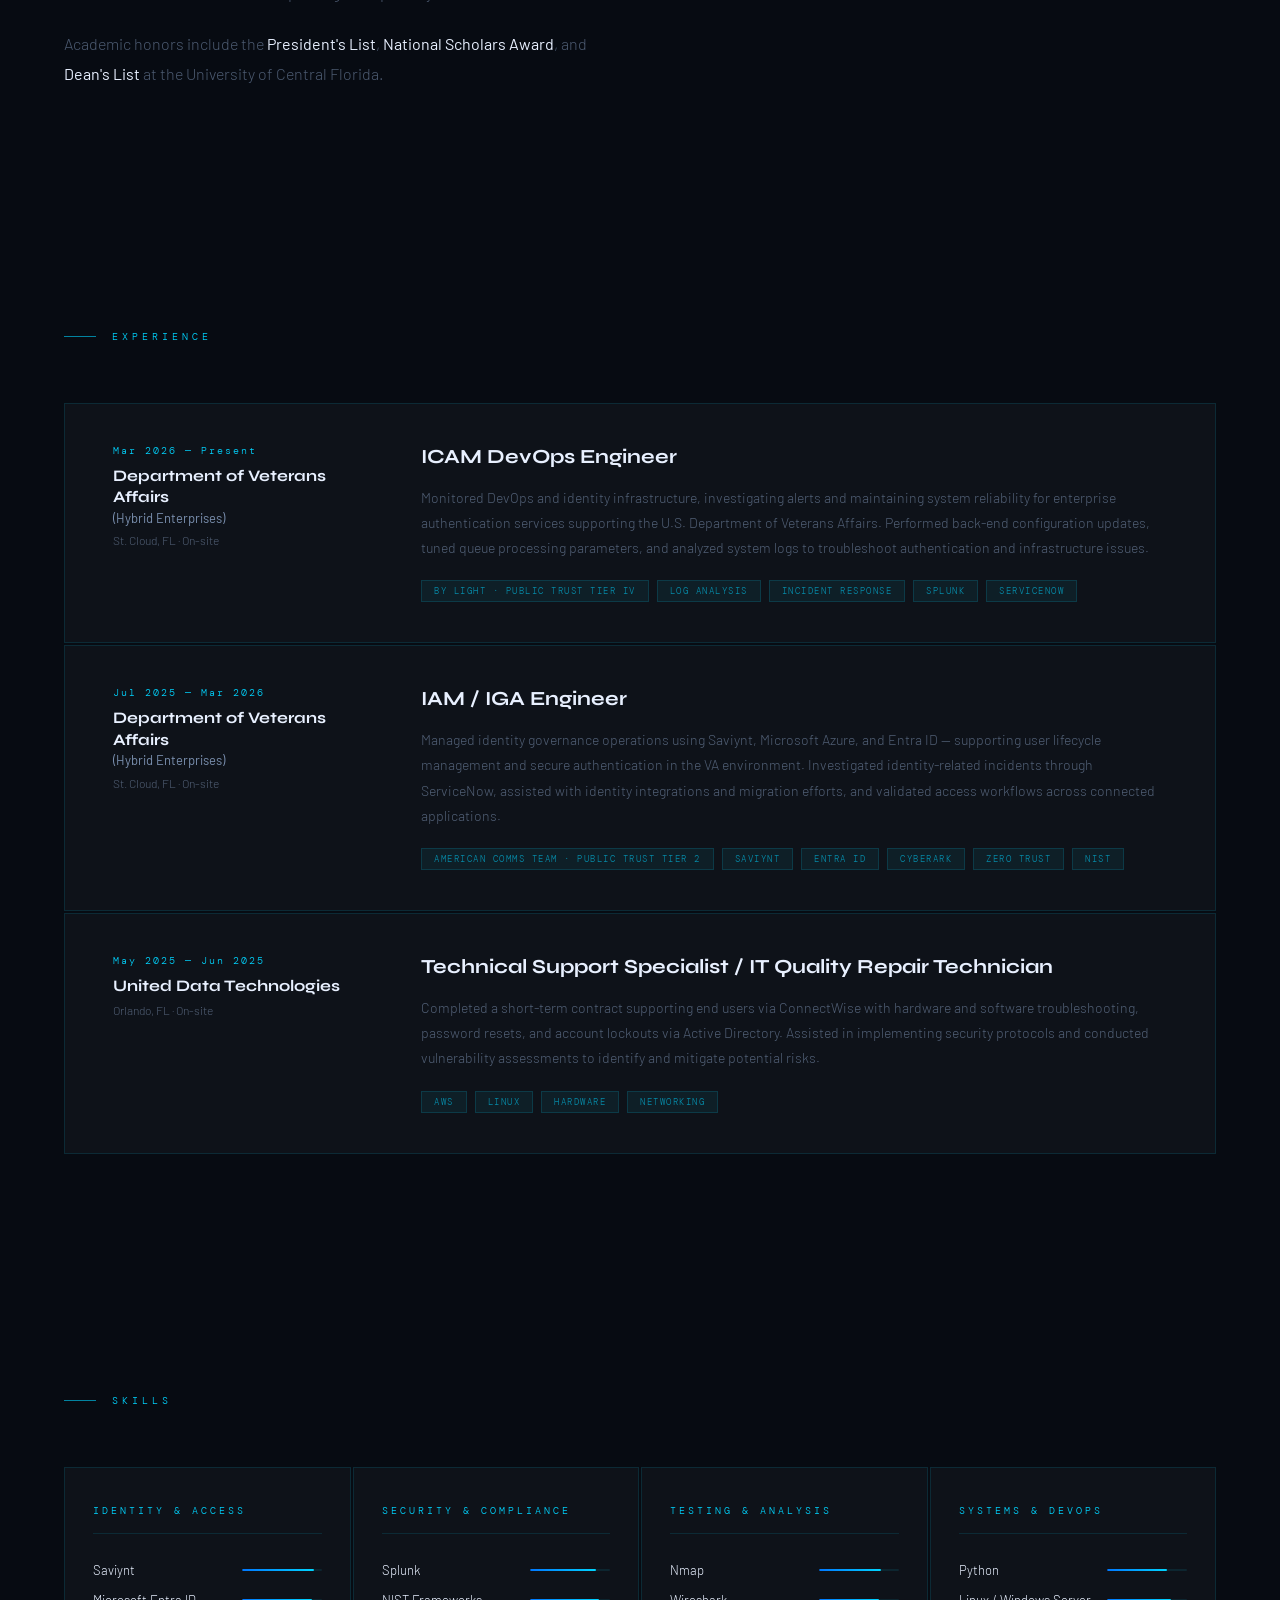
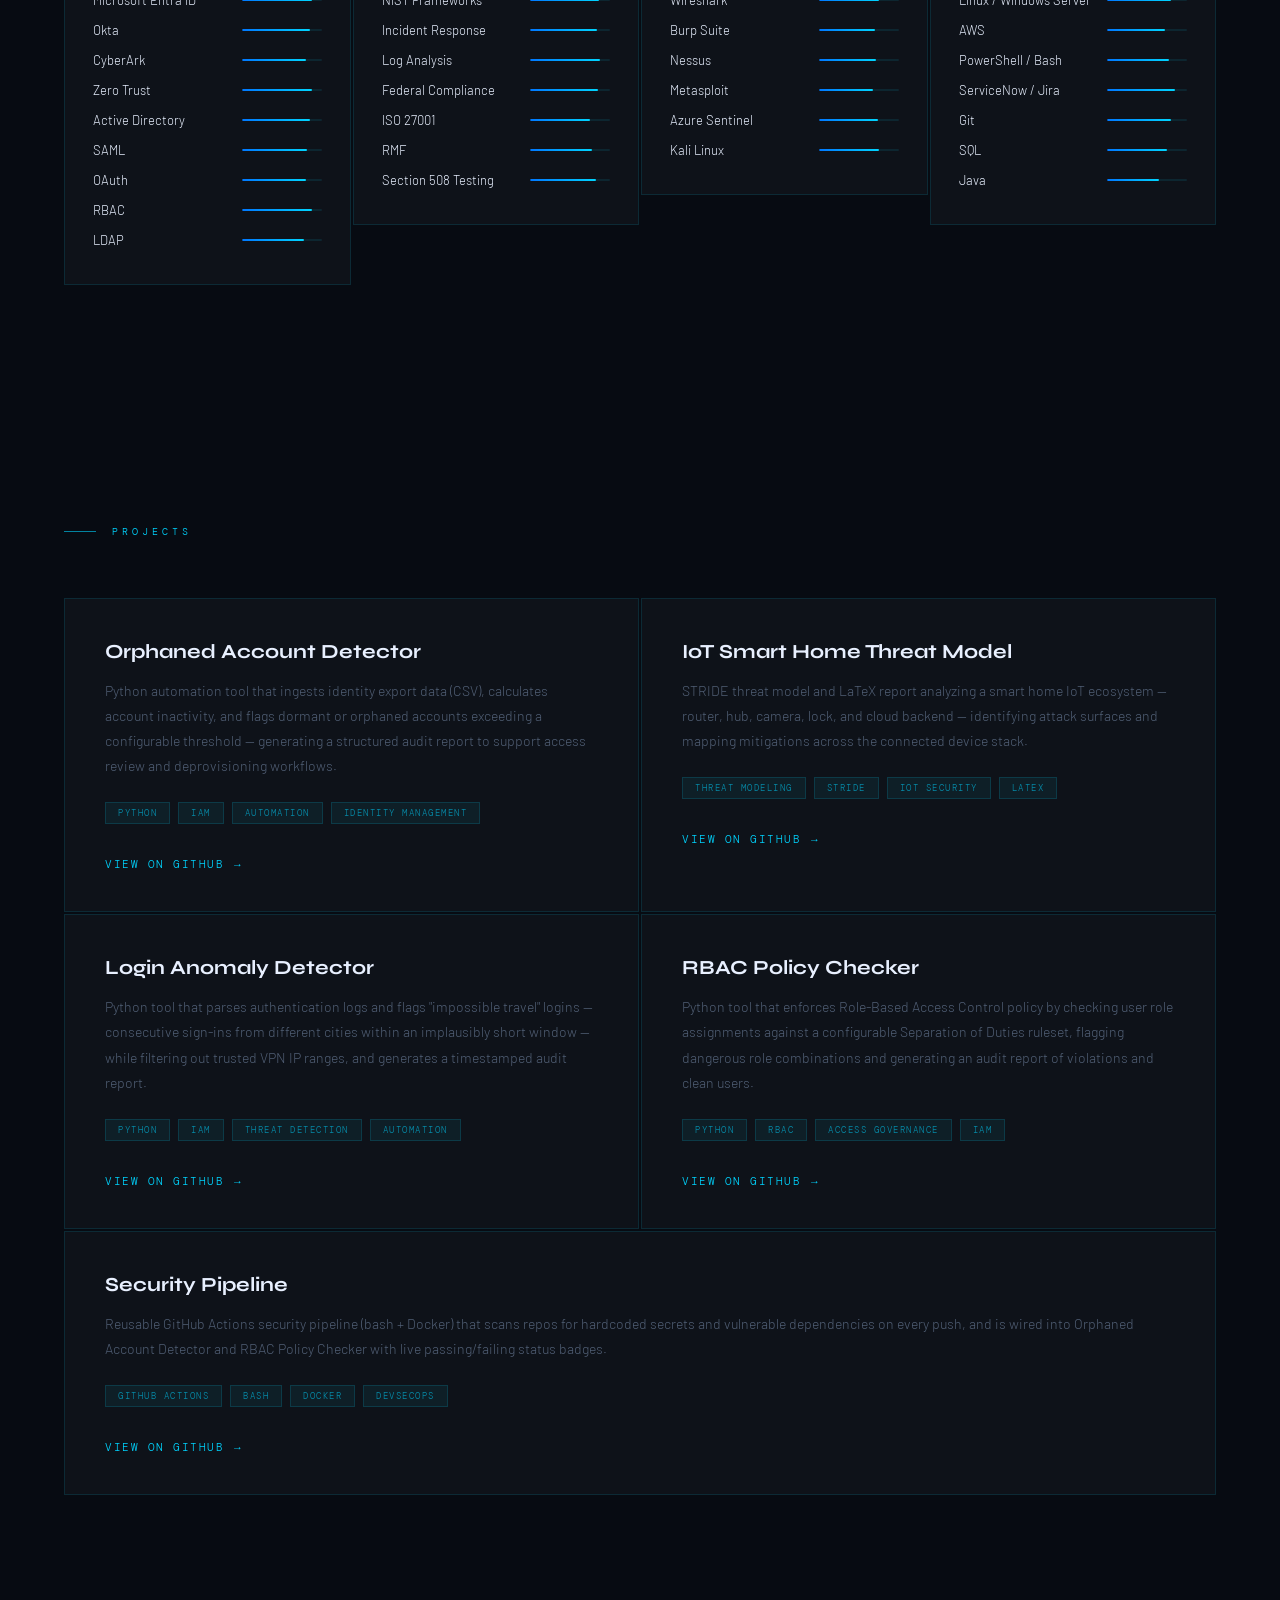
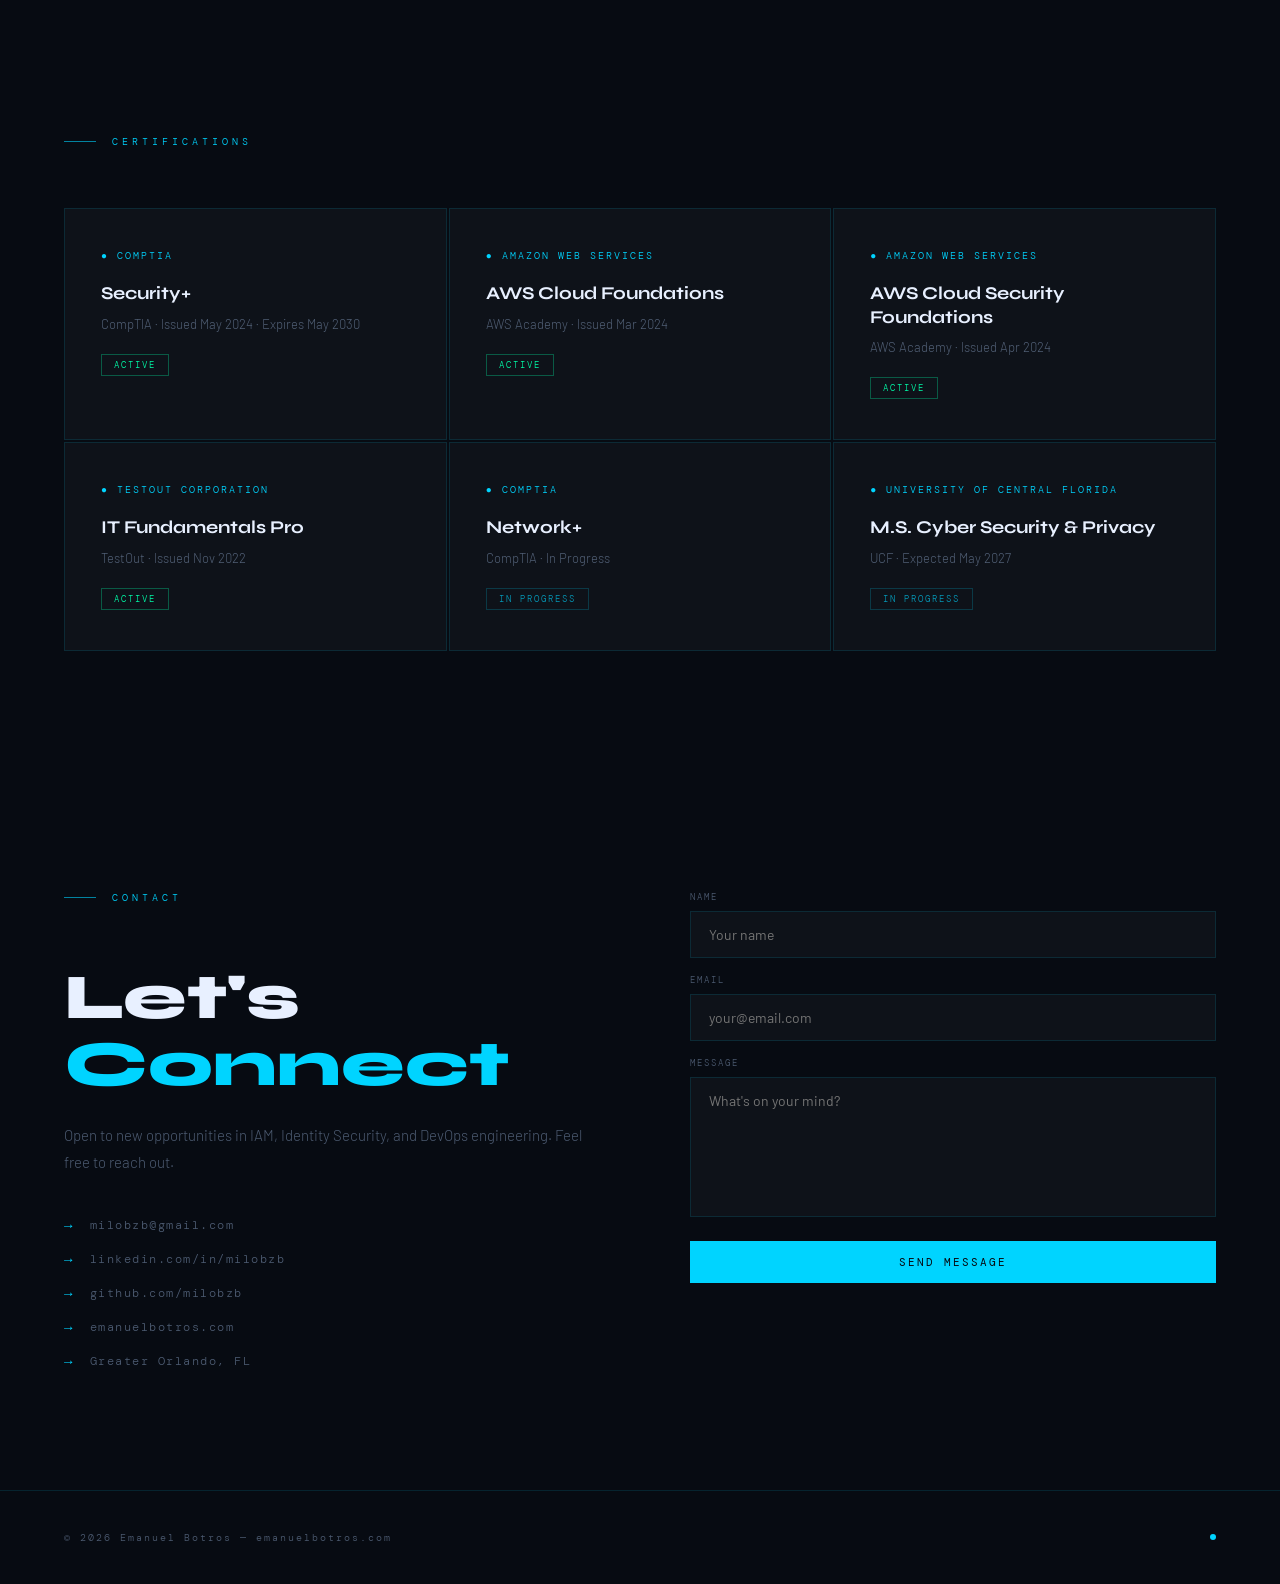
==== commit b2c4fc2d: "Add files via upload" ====
--- a/index.html
+++ b/index.html
@@ -273,6 +273,8 @@
     margin-bottom: 8px;
   }
 
+  .stat-num-sm { font-size: 30px; line-height: 1.33; }
+
   .stat-label {
     font-family: 'DM Mono', monospace;
     font-size: 9px;
@@ -765,6 +767,7 @@
     .hero-cta a { text-align: center; }
     .section-label { margin-bottom: 36px; }
     .stat-num { font-size: 30px; }
+    .stat-num-sm { font-size: 19px; line-height: 1.58; }
     .stat-box { padding: 24px 20px; }
     .project-card, .cert-card, .skill-category { padding: 28px 24px; }
     .cert-grid { grid-template-columns: 1fr; }
@@ -832,12 +835,20 @@
     </div>
     <div class="about-stats reveal">
       <div class="stat-box">
-        <div class="stat-num">1 yr</div>
-        <div class="stat-label">Federal Enterprise IT</div>
+        <div class="stat-num">500K+</div>
+        <div class="stat-label">VA Enterprise Users Supported</div>
       </div>
       <div class="stat-box">
         <div class="stat-num">4</div>
         <div class="stat-label">Active Certifications</div>
+      </div>
+      <div class="stat-box">
+        <div class="stat-num stat-num-sm">Hrs → Min</div>
+        <div class="stat-label">Audit Prep Automated with SQL + Python</div>
+      </div>
+      <div class="stat-box">
+        <div class="stat-num">1+ yrs</div>
+        <div class="stat-label">Federal Enterprise IT Experience</div>
       </div>
       <div class="stat-box">
         <div class="stat-num">Tier IV</div>
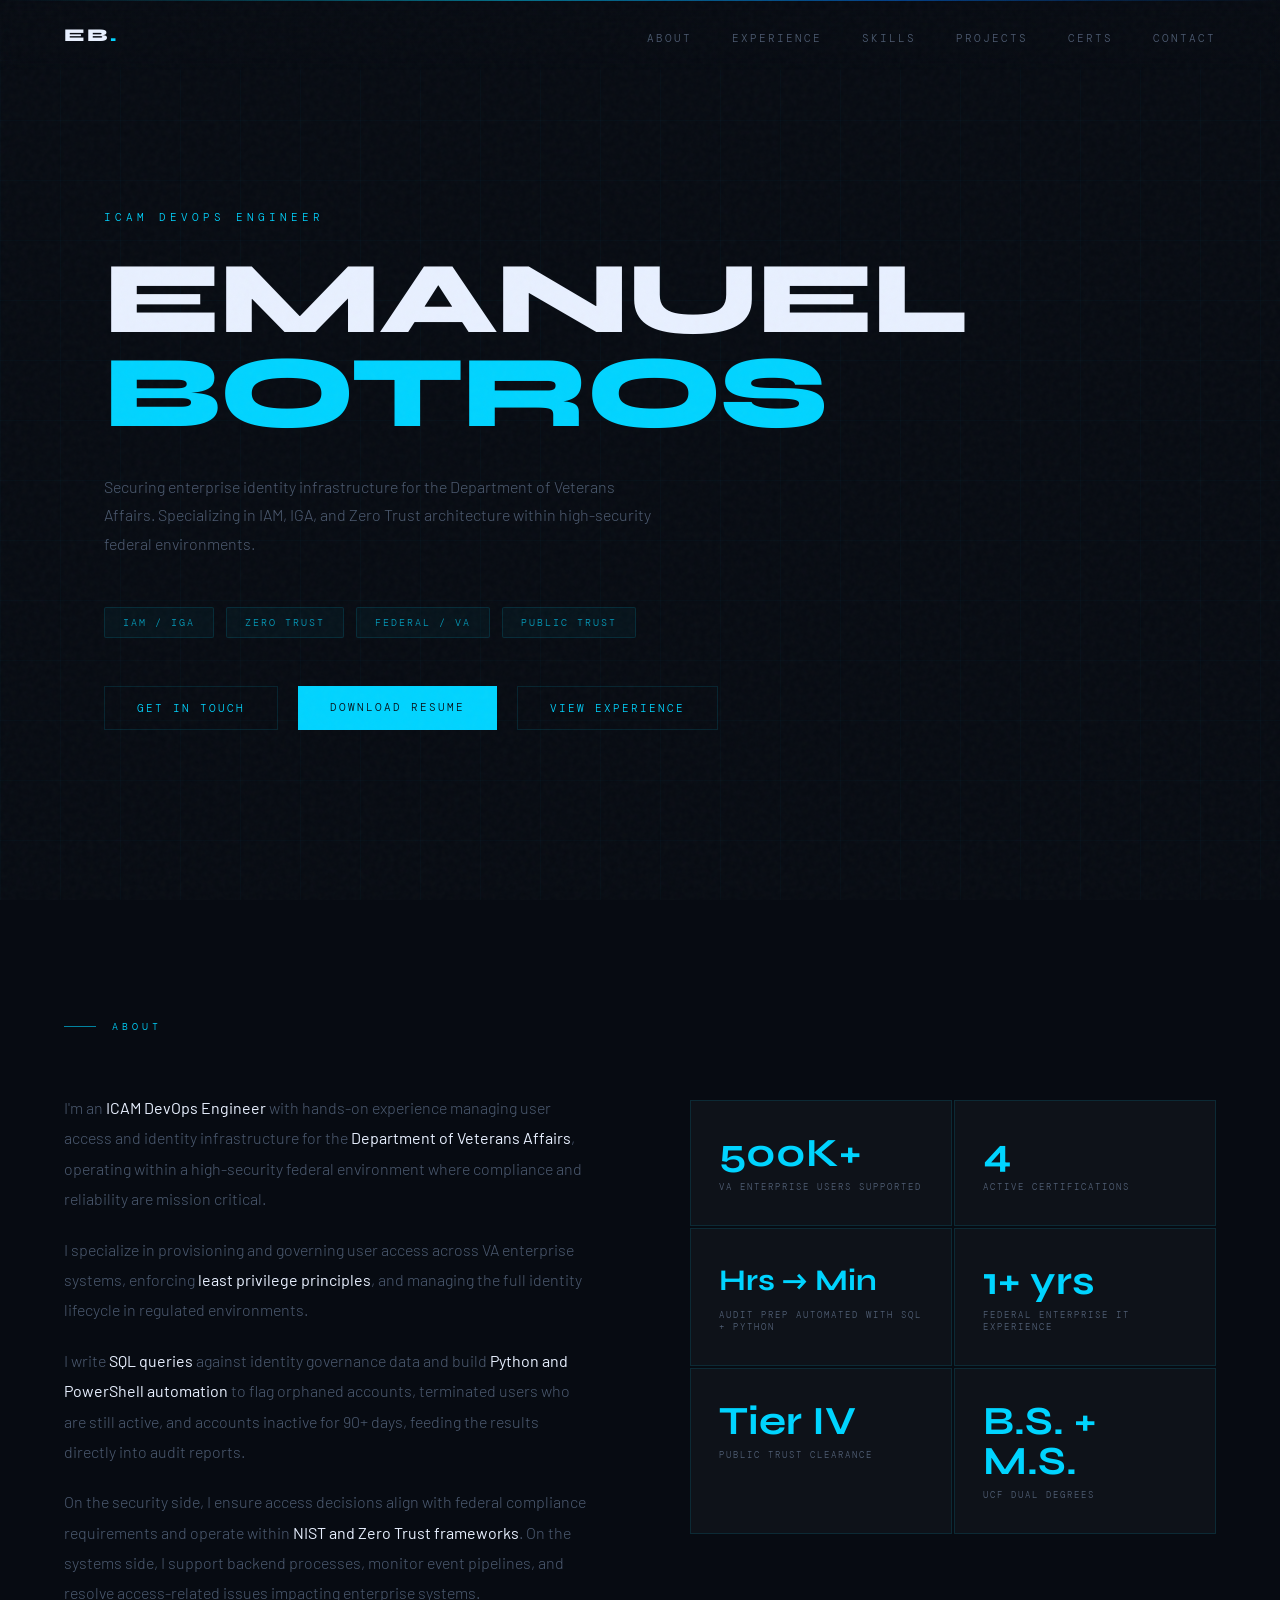
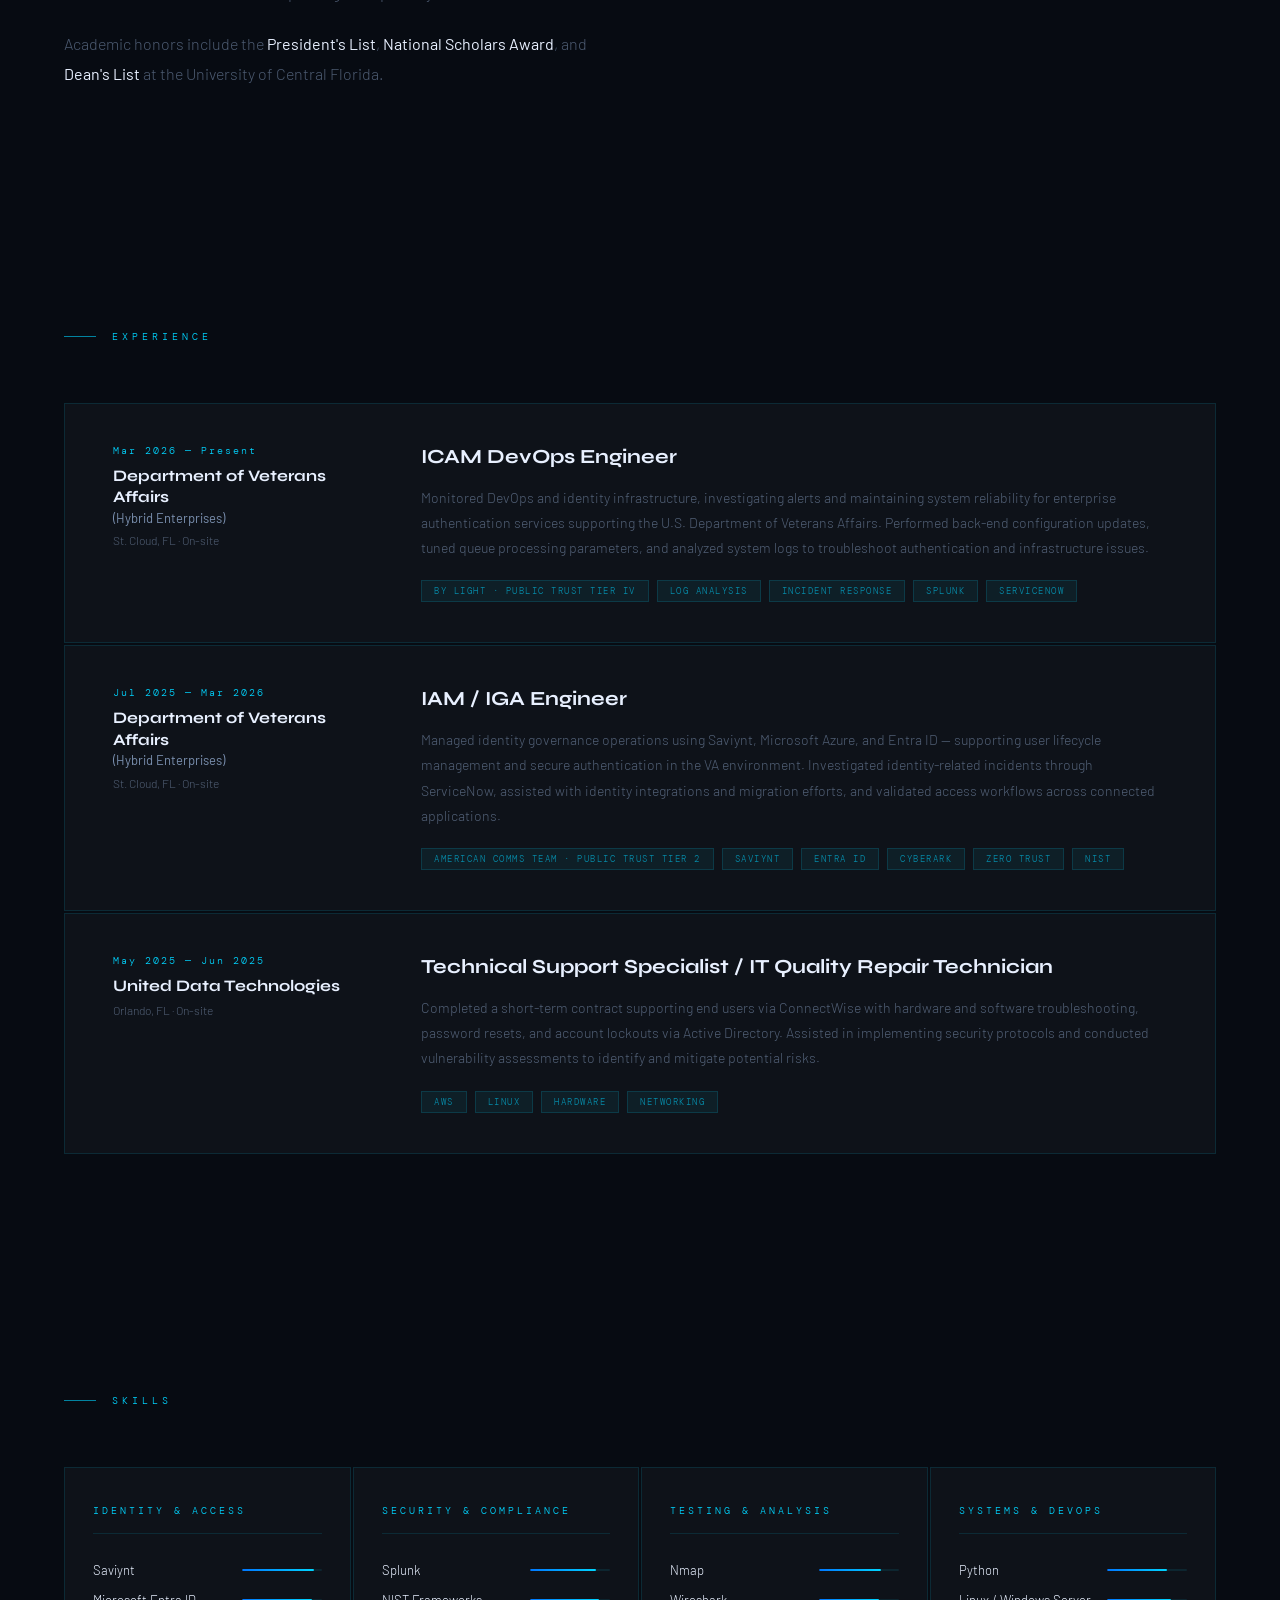
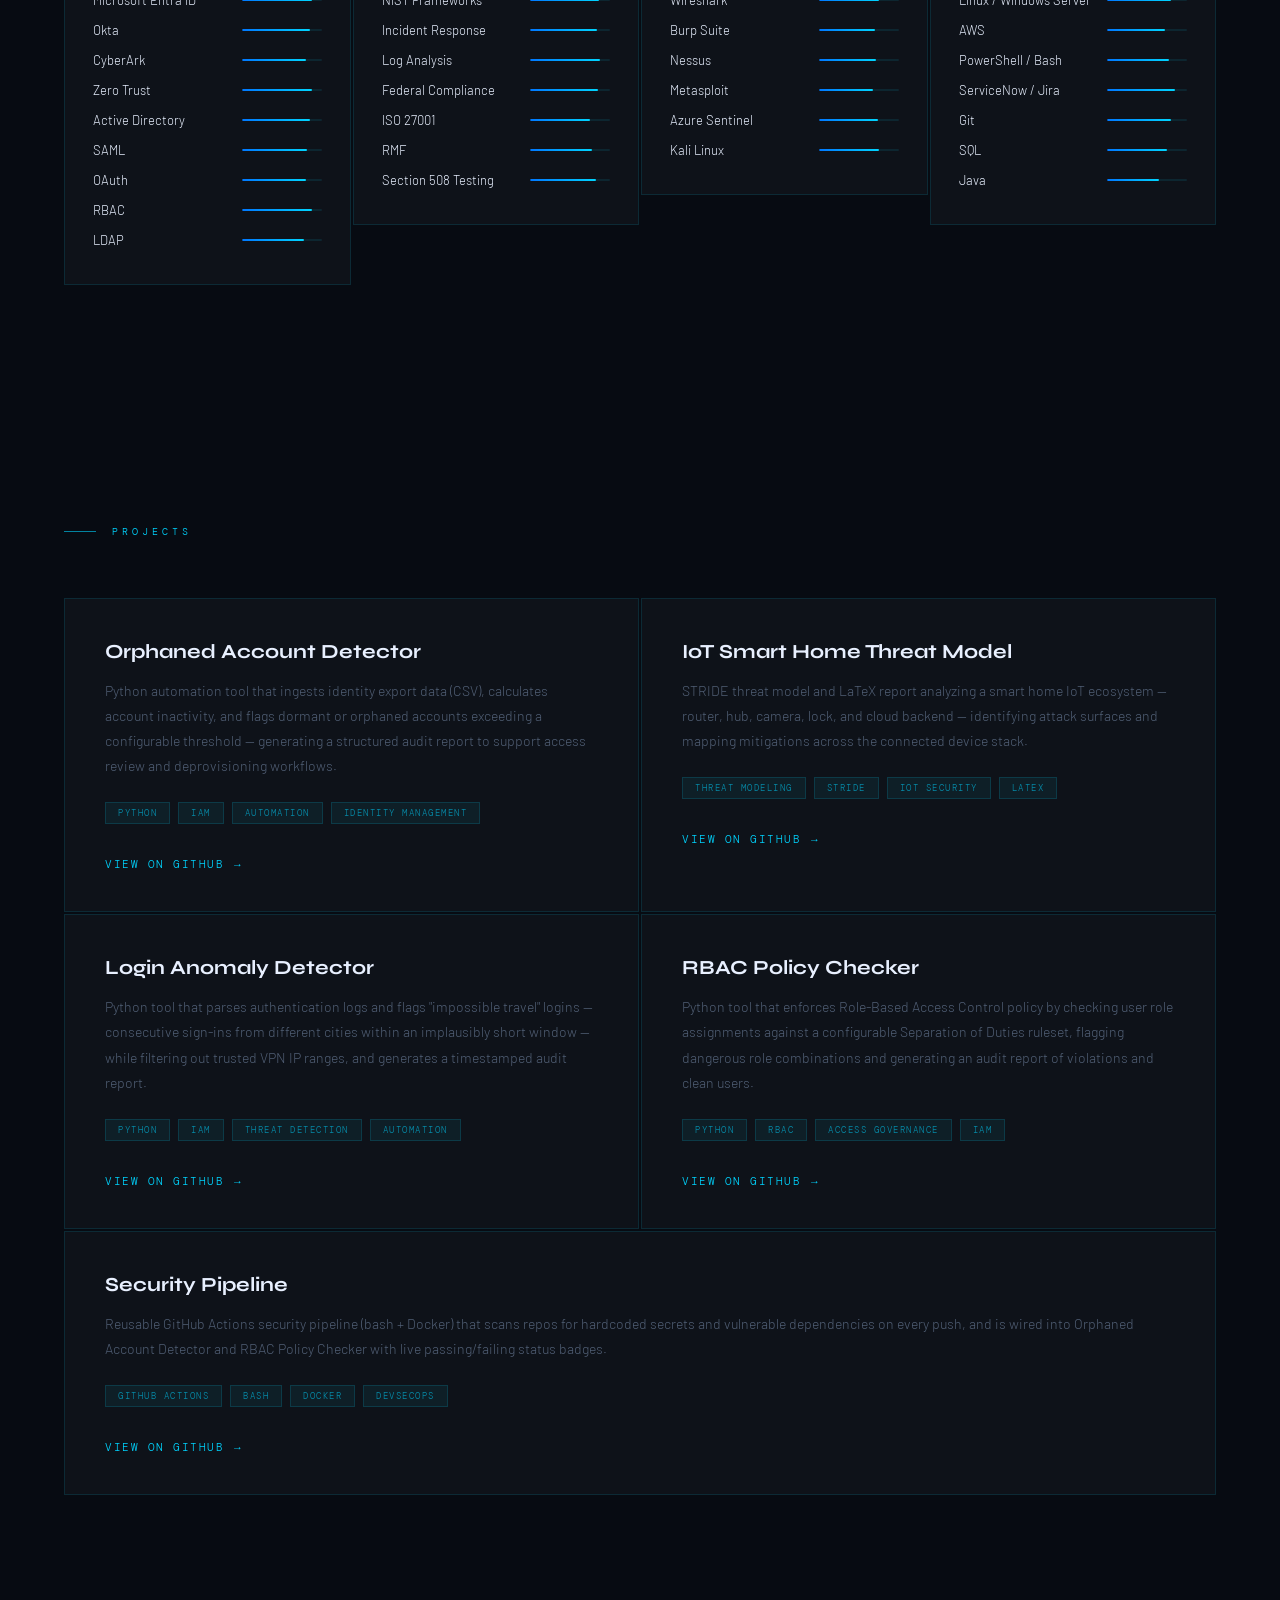
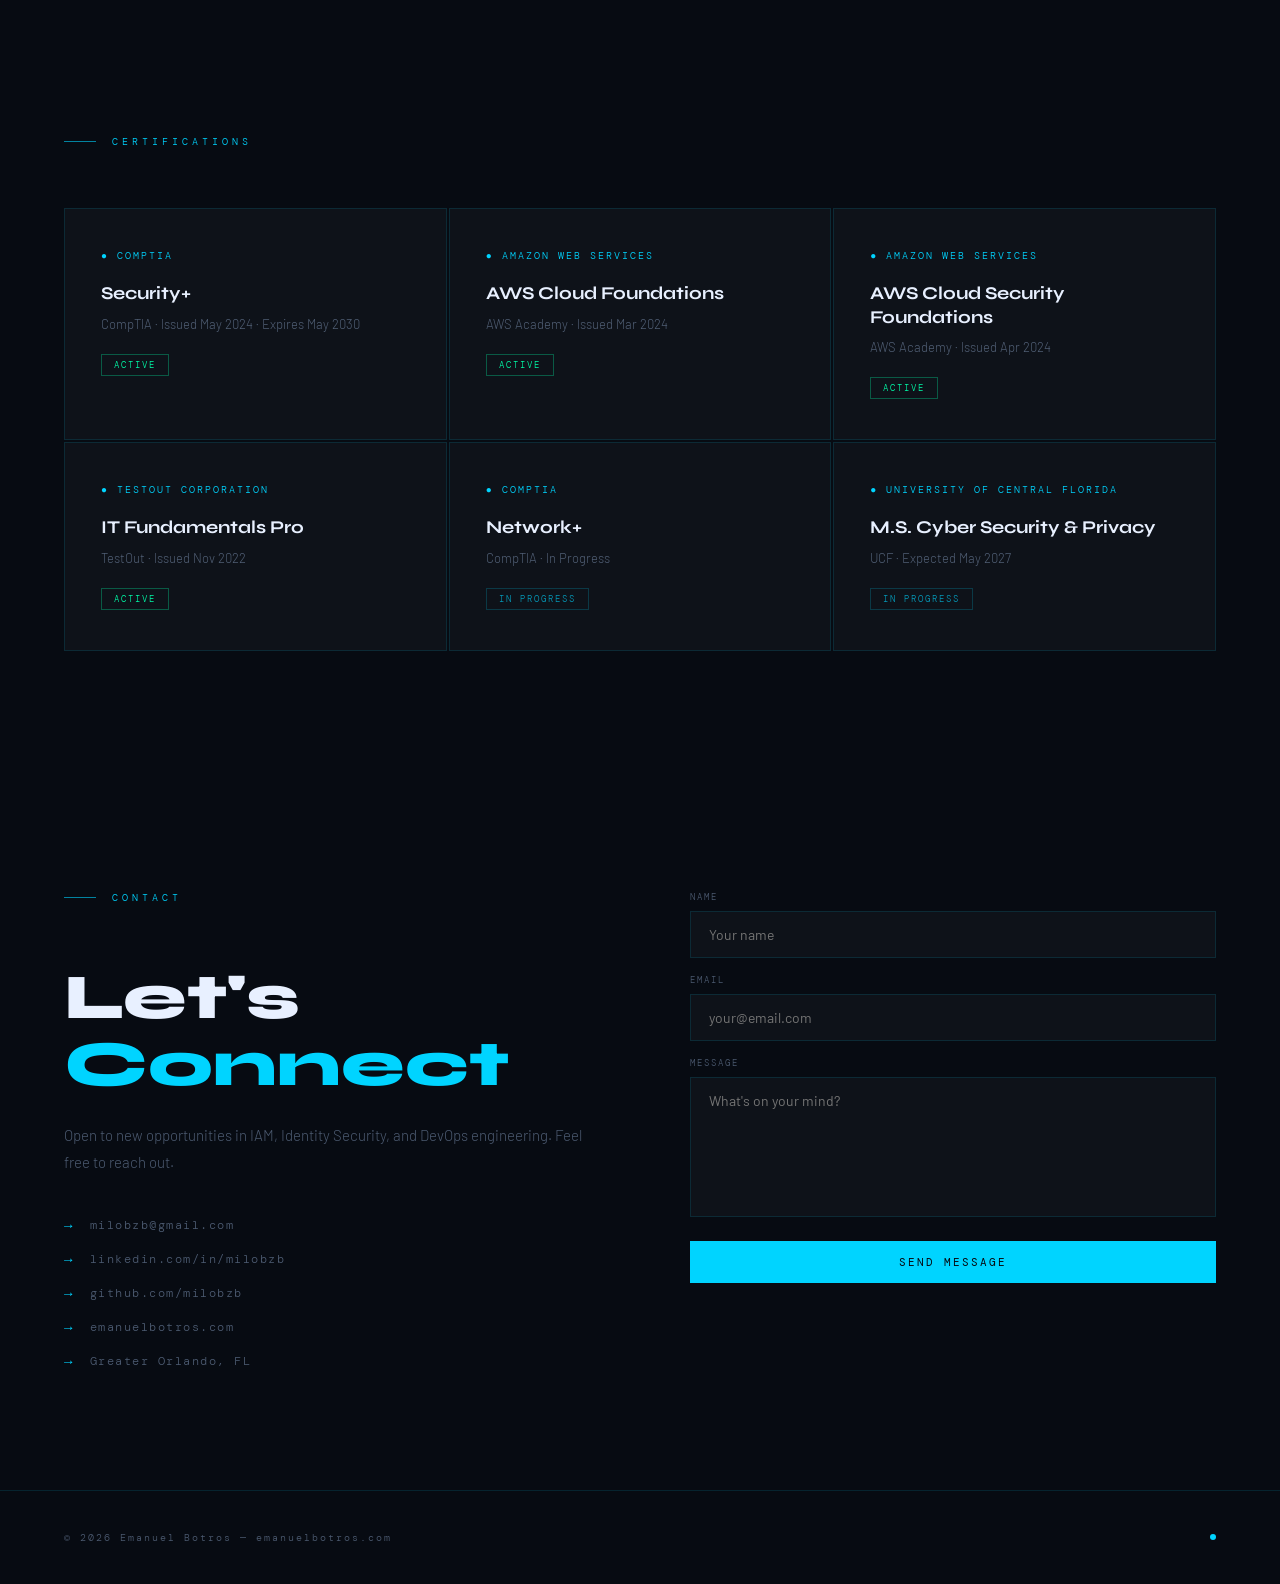
==== commit 16c6e584: "Add files via upload" ====
--- a/index.html
+++ b/index.html
@@ -815,7 +815,8 @@
     <span class="tag">Public Trust</span>
   </div>
   <div class="hero-cta">
-    <a href="#contact" class="btn-primary">Get in Touch</a>
+    <a href="#contact" class="btn-secondary">Get in Touch</a>
+    <a href="Emanuel_Botros_Resume.pdf" class="btn-primary" download>Download Resume</a>
     <a href="#experience" class="btn-secondary">View Experience</a>
   </div>
 </section>
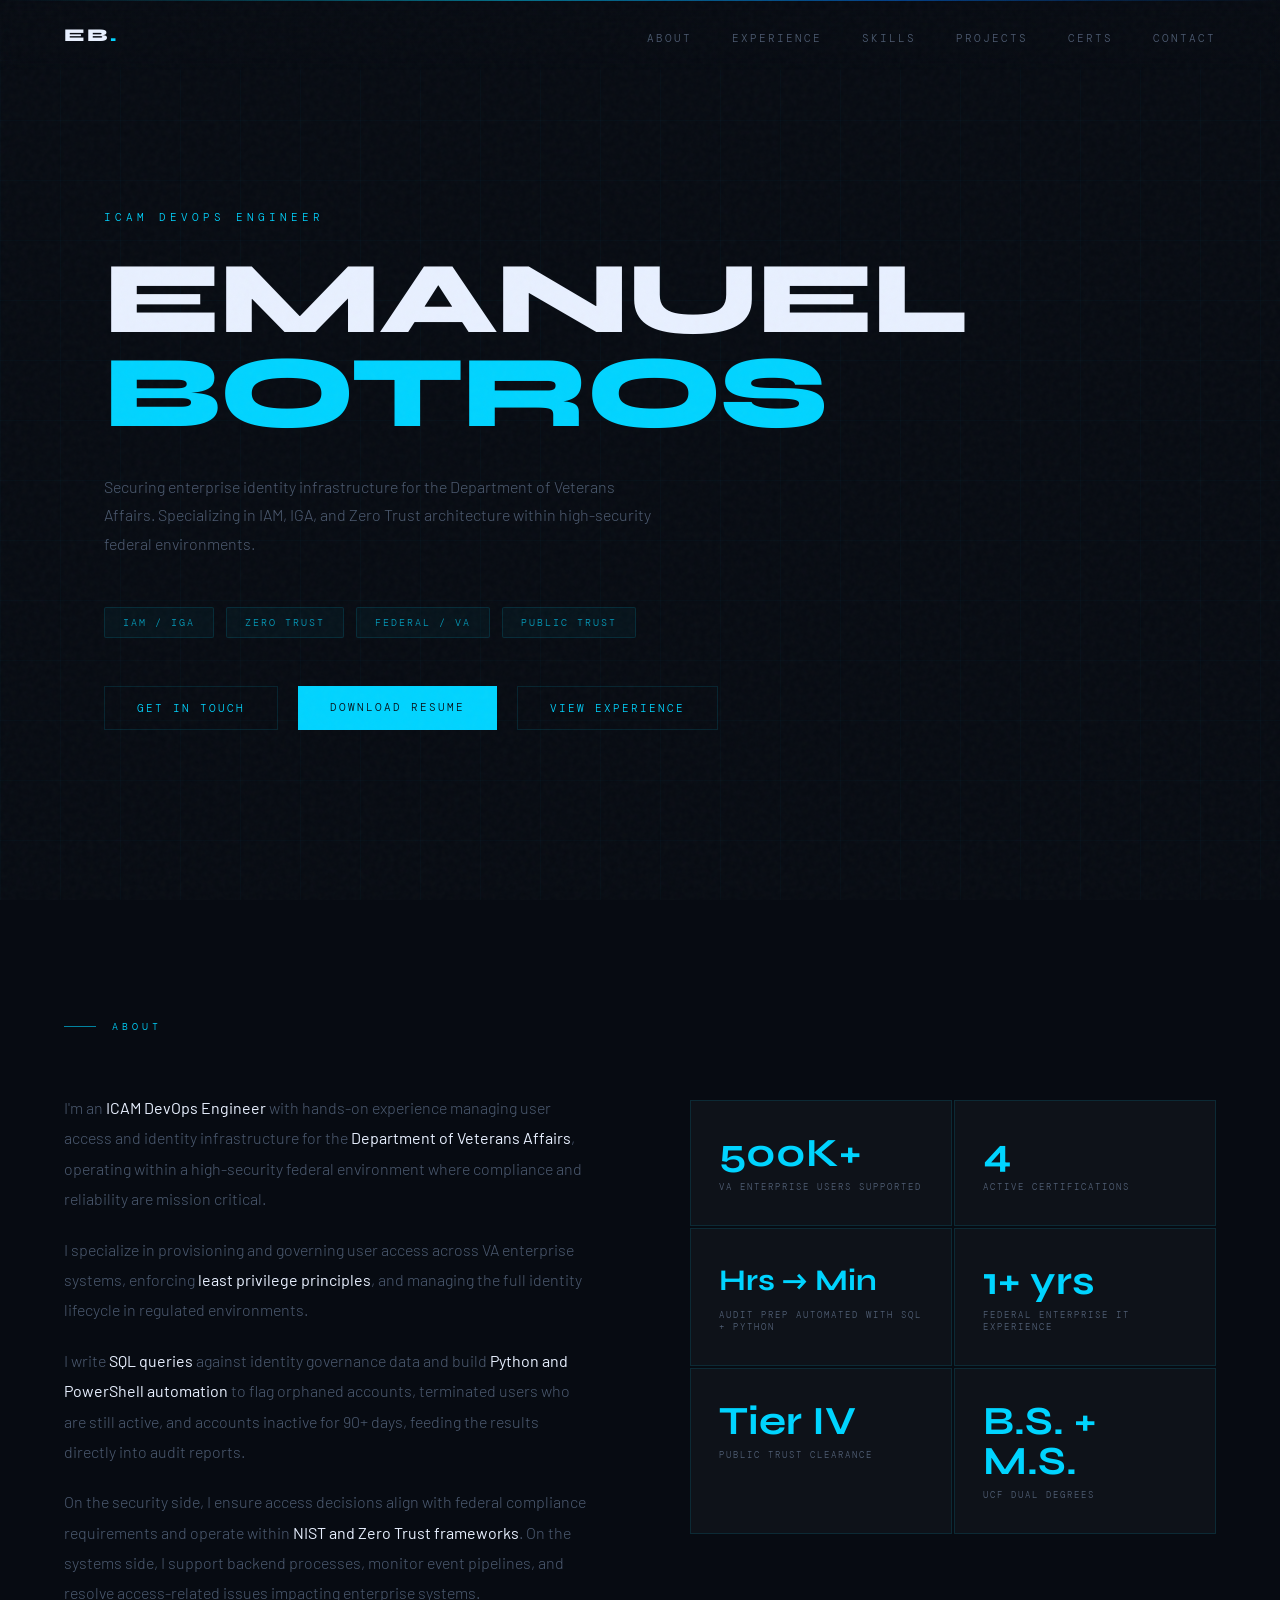
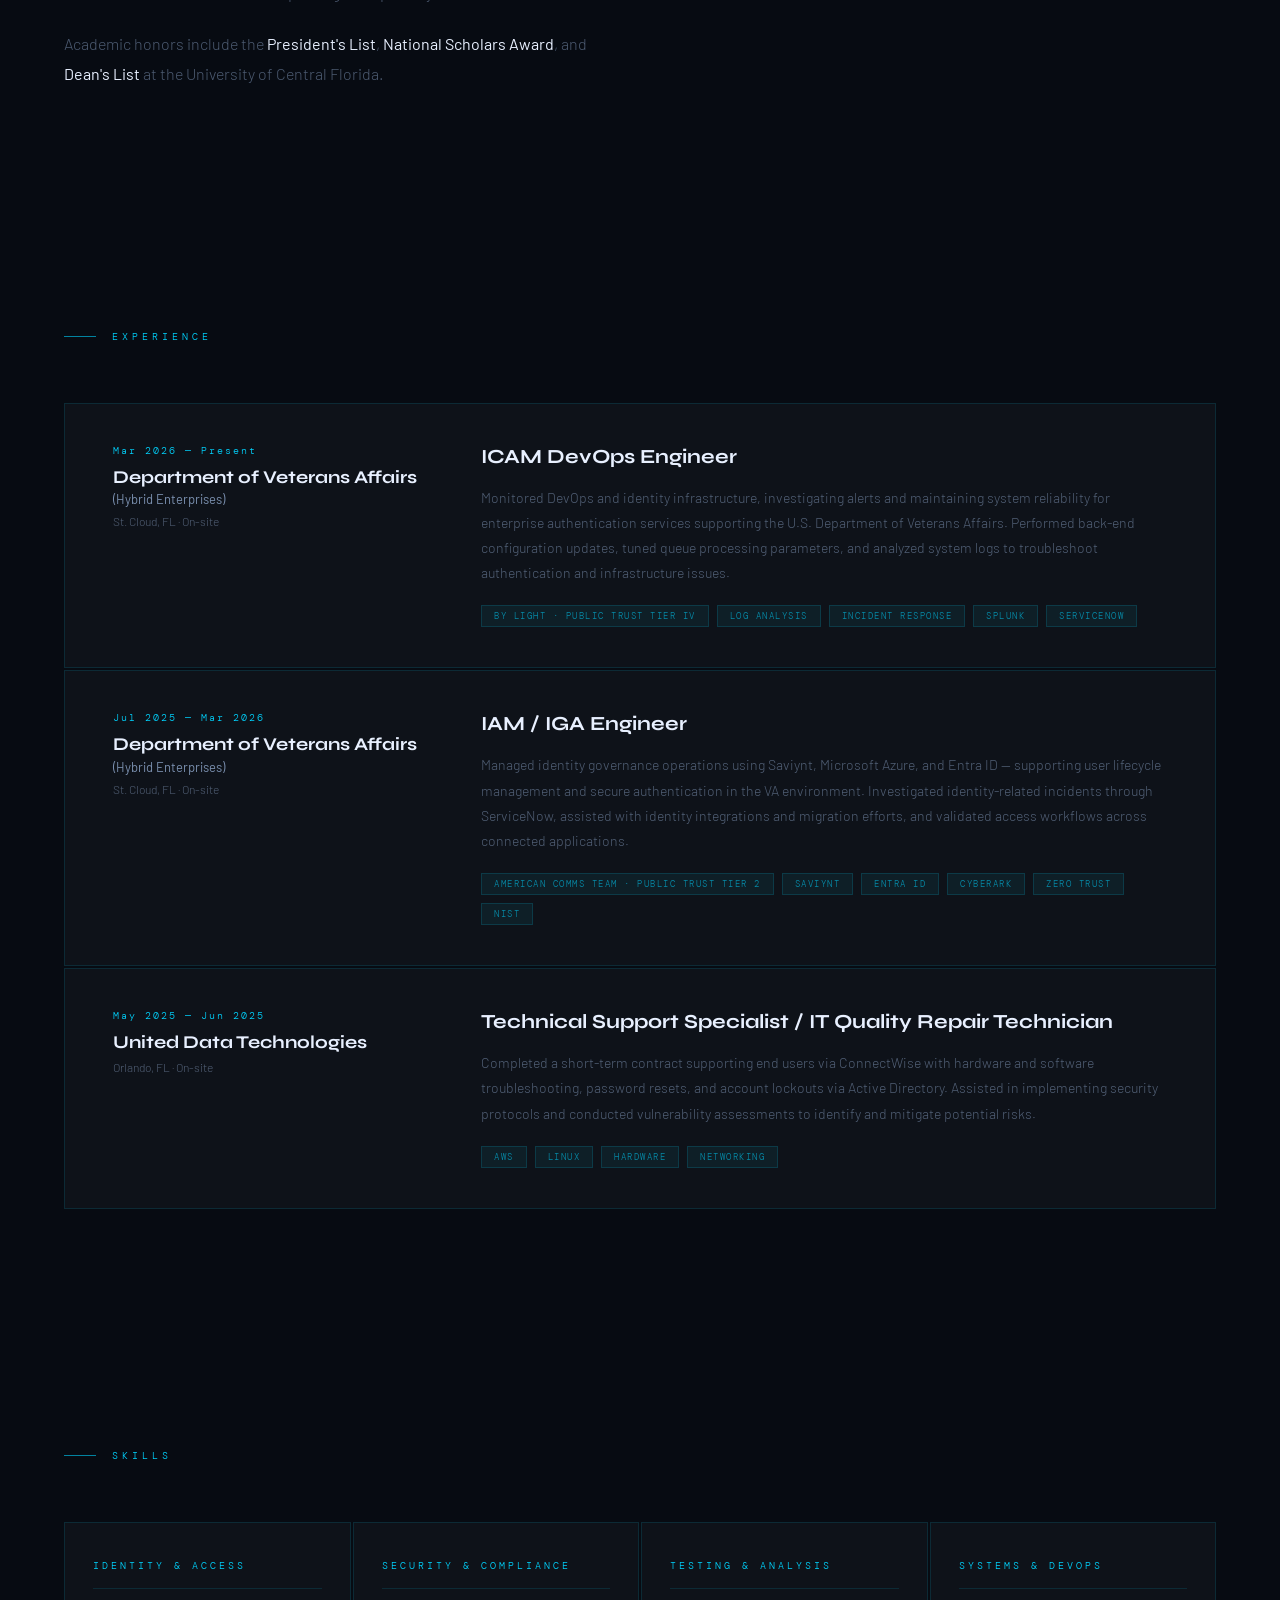
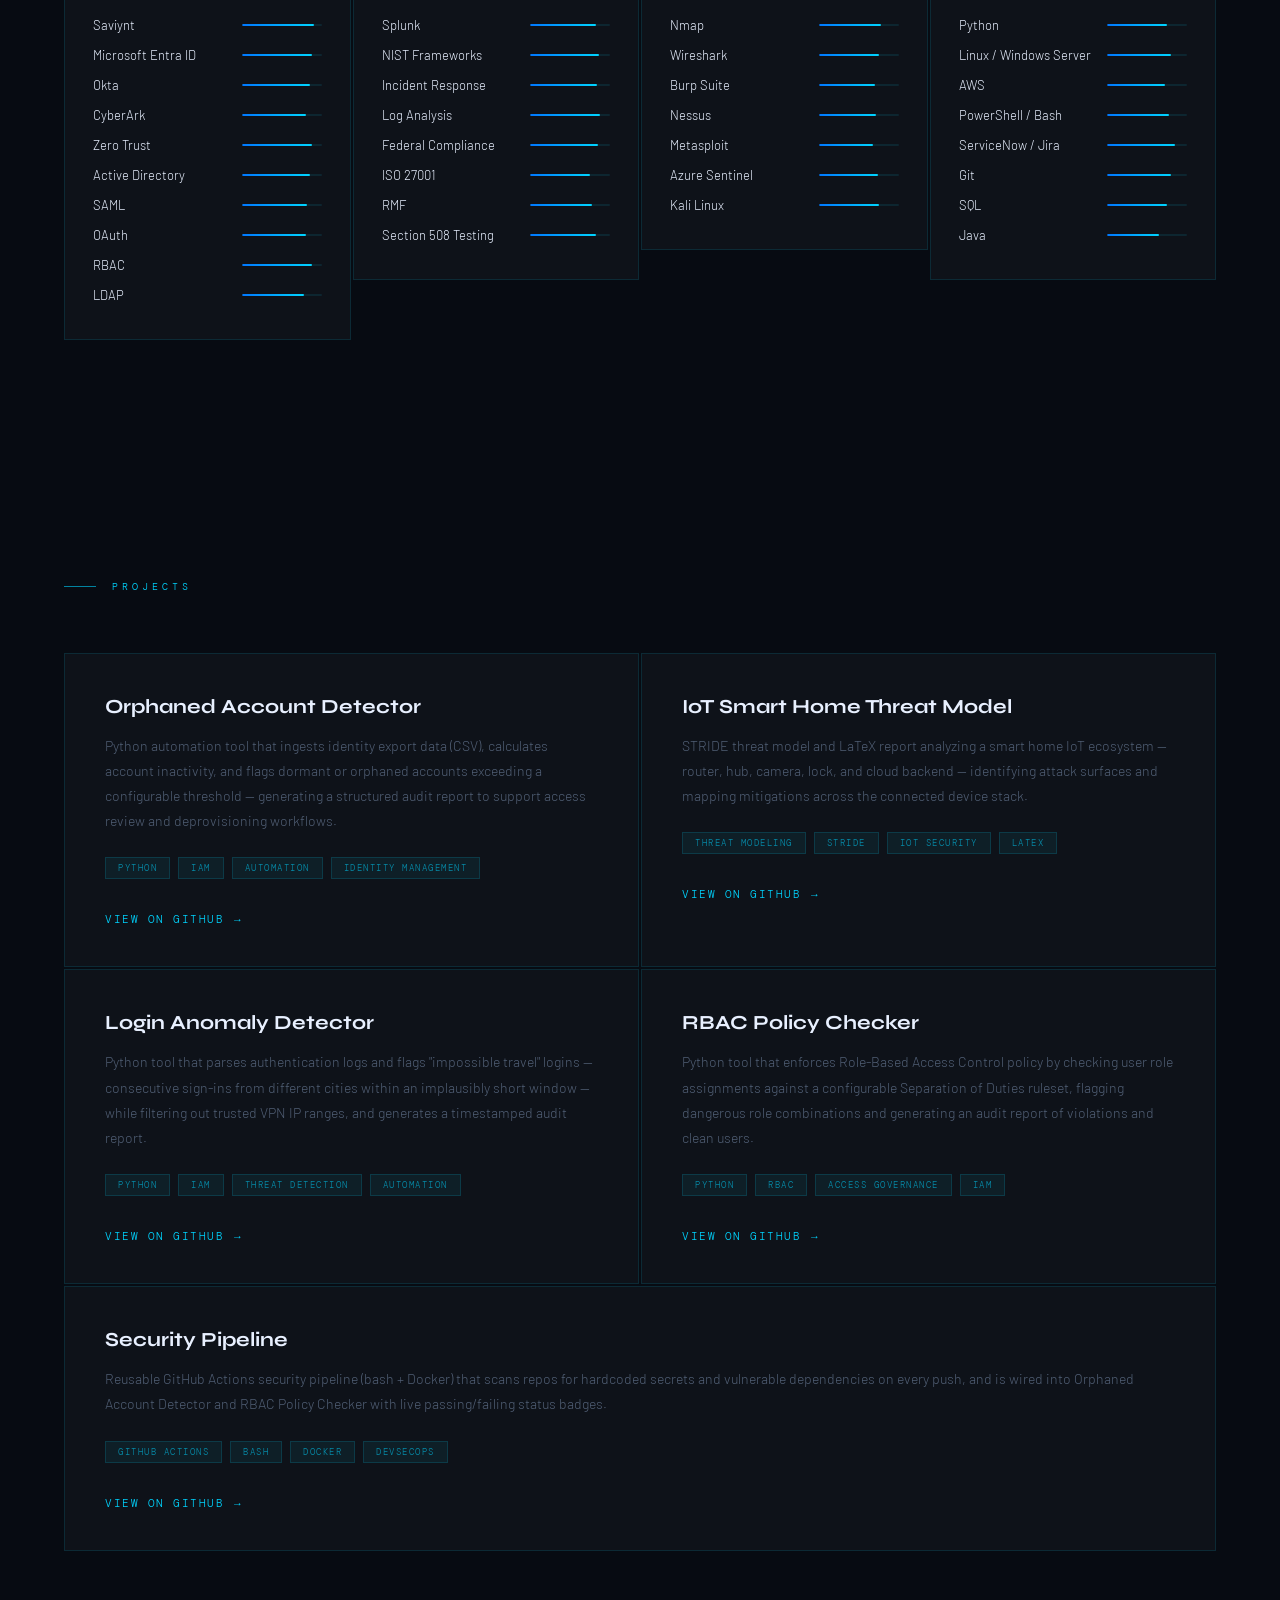
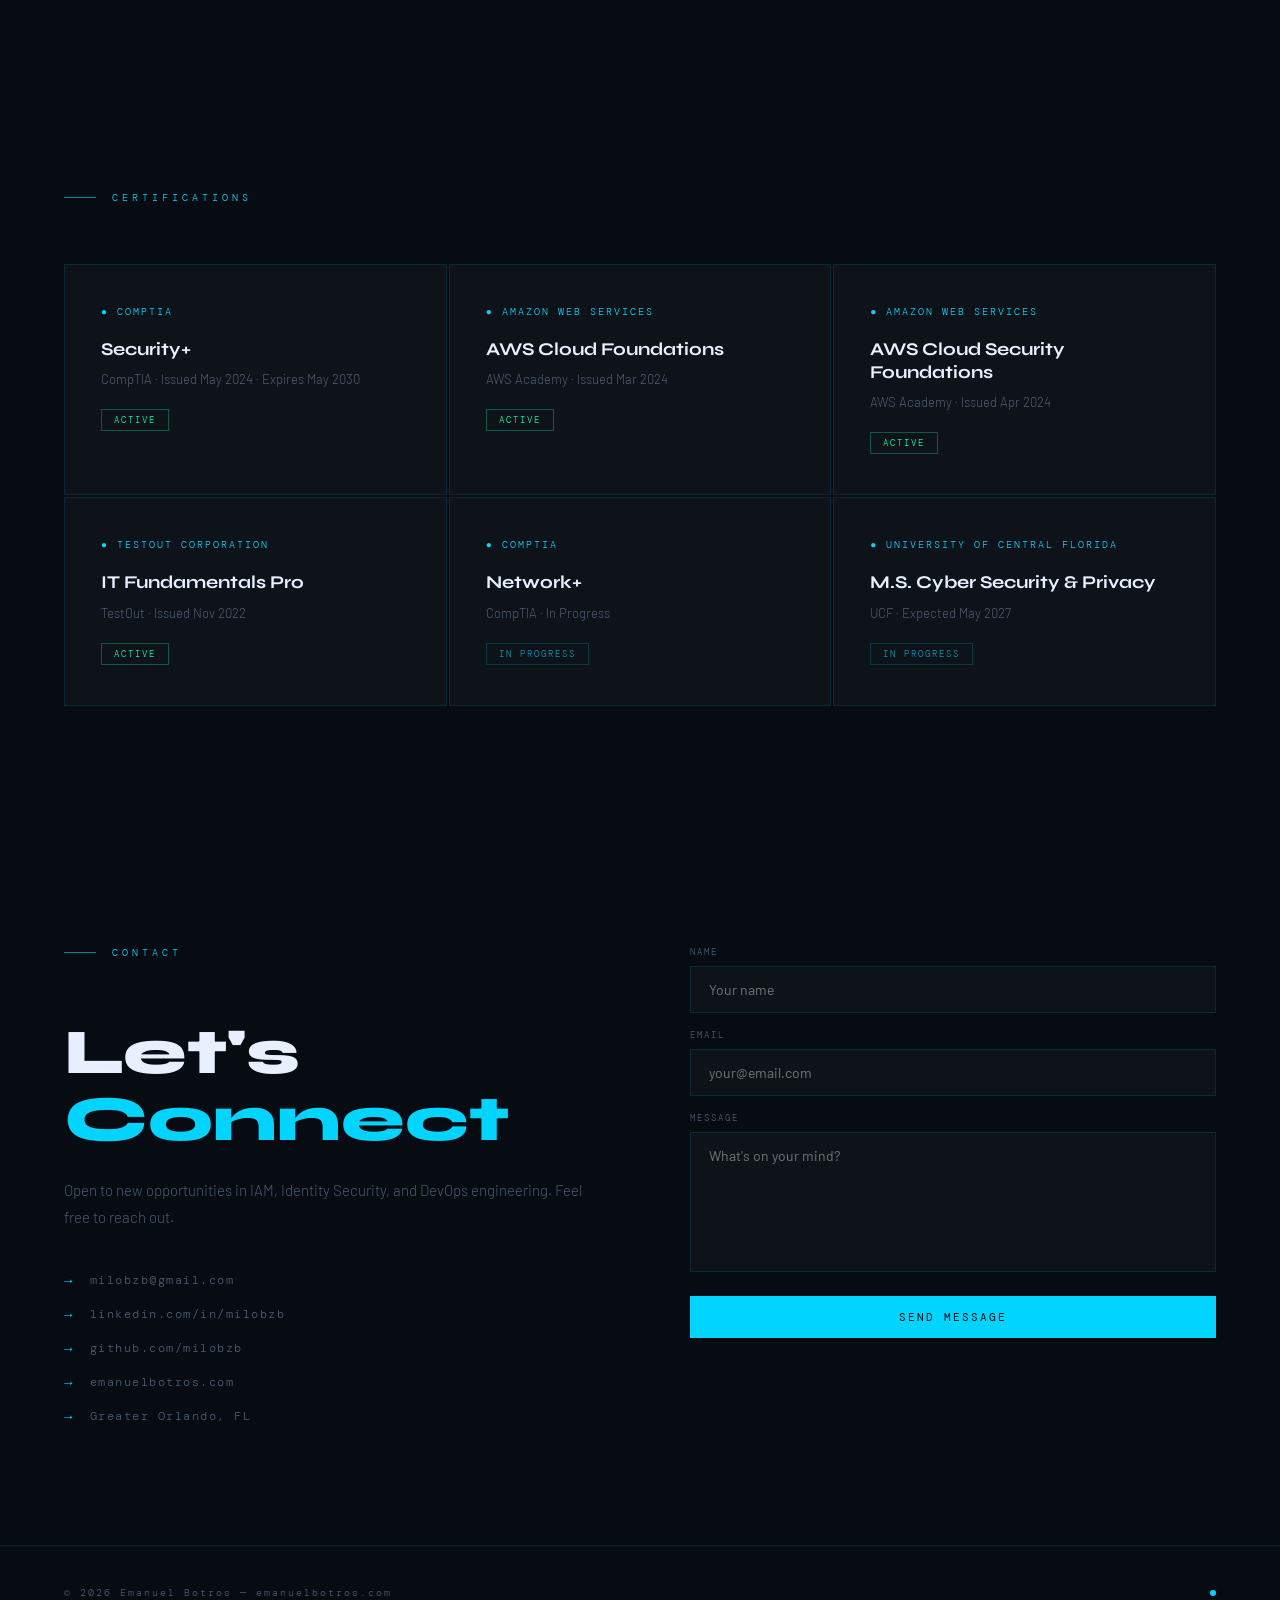
==== commit 81e8257d: "Add files via upload" ====
--- a/index.html
+++ b/index.html
@@ -296,7 +296,7 @@
     border: 1px solid var(--border);
     padding: 40px 48px;
     display: grid;
-    grid-template-columns: 260px 1fr;
+    grid-template-columns: 320px 1fr;
     gap: 48px;
     transition: border-color 0.3s, background 0.3s;
     cursor: default;
@@ -320,10 +320,11 @@
   .exp-company {
     font-family: 'Syne', sans-serif;
     font-weight: 700;
-    font-size: 16px;
+    font-size: 18px;
     line-height: 1.35;
     color: var(--text);
     margin-bottom: 6px;
+    white-space: nowrap;
   }
 
   .exp-contractor {
@@ -755,6 +756,7 @@
     #about, #contact { grid-template-columns: 1fr; gap: 40px; }
     .about-stats { margin-top: 0; }
     .exp-item { grid-template-columns: 1fr; gap: 16px; padding: 28px 24px; }
+    .exp-company { white-space: normal; font-size: 16px; }
     .projects-grid { grid-template-columns: 1fr; }
     .cert-grid { grid-template-columns: repeat(2, 1fr); }
     footer { padding: 28px 20px; }
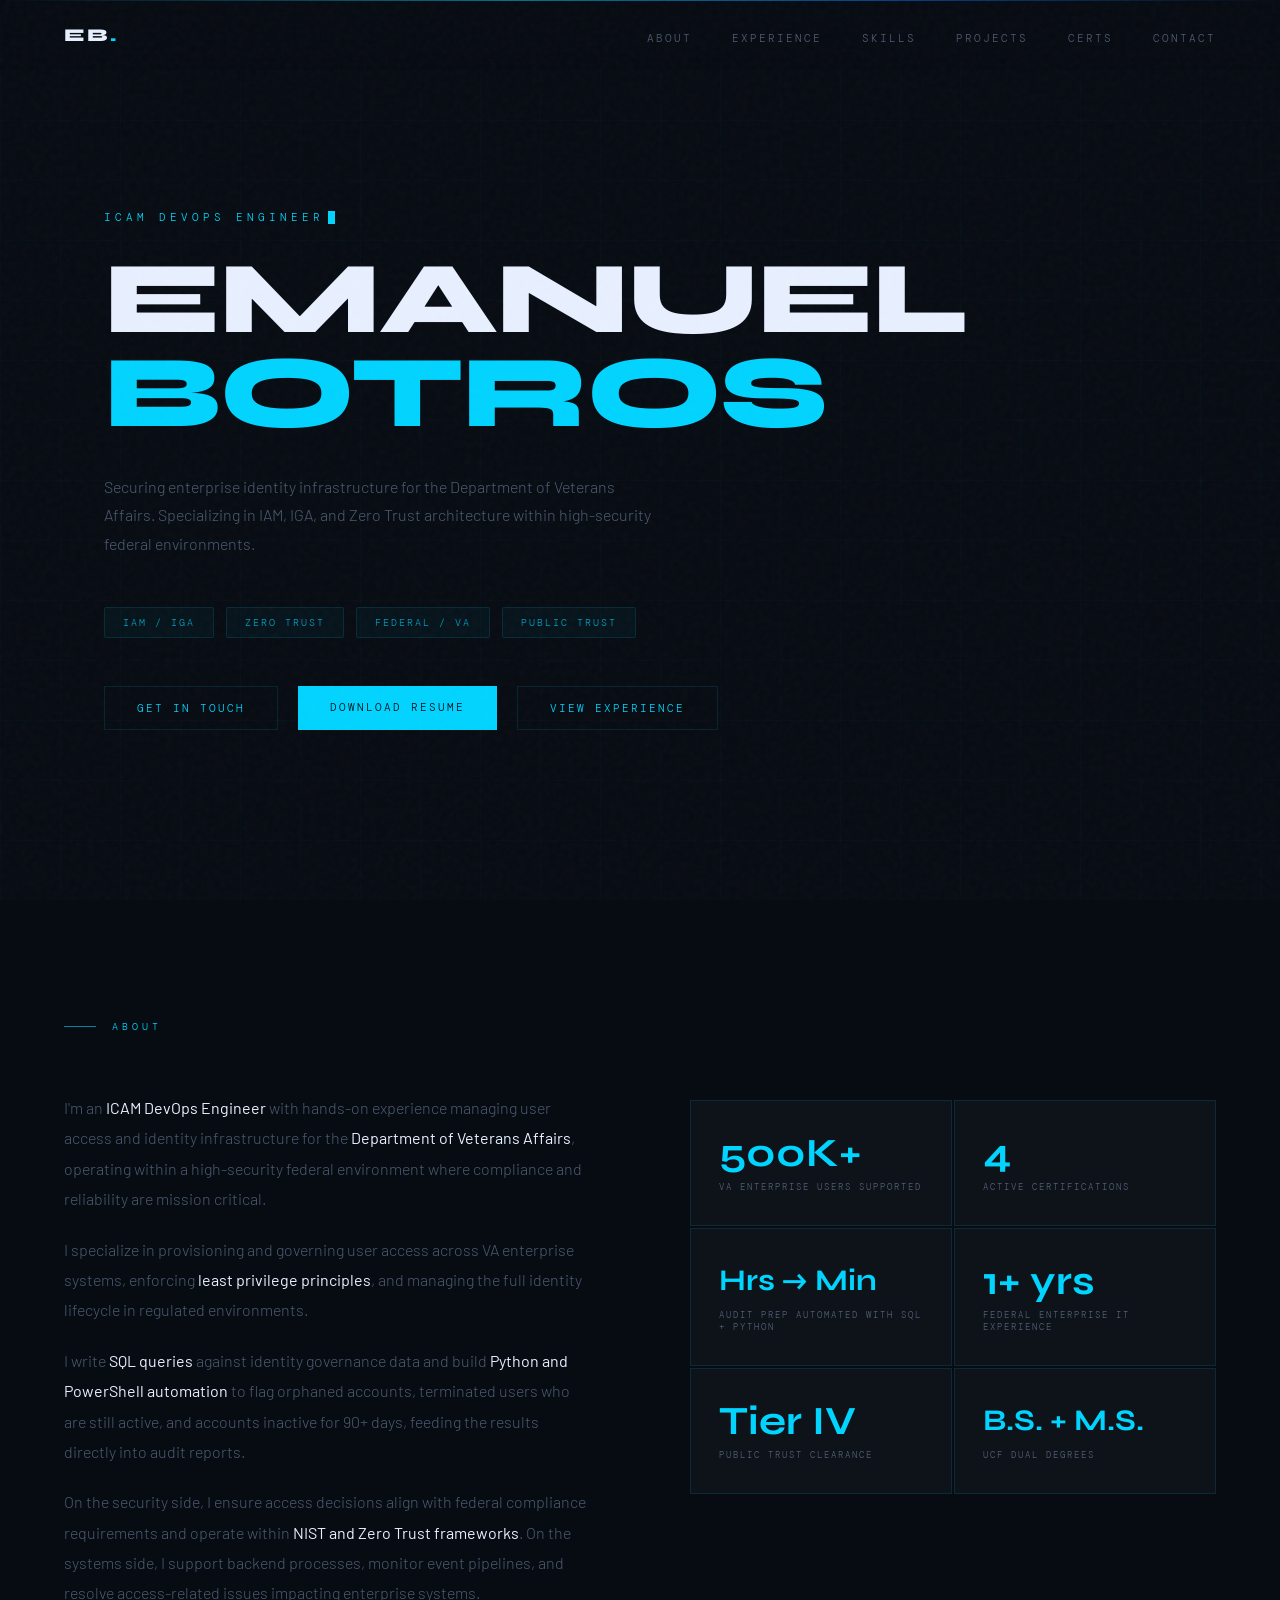
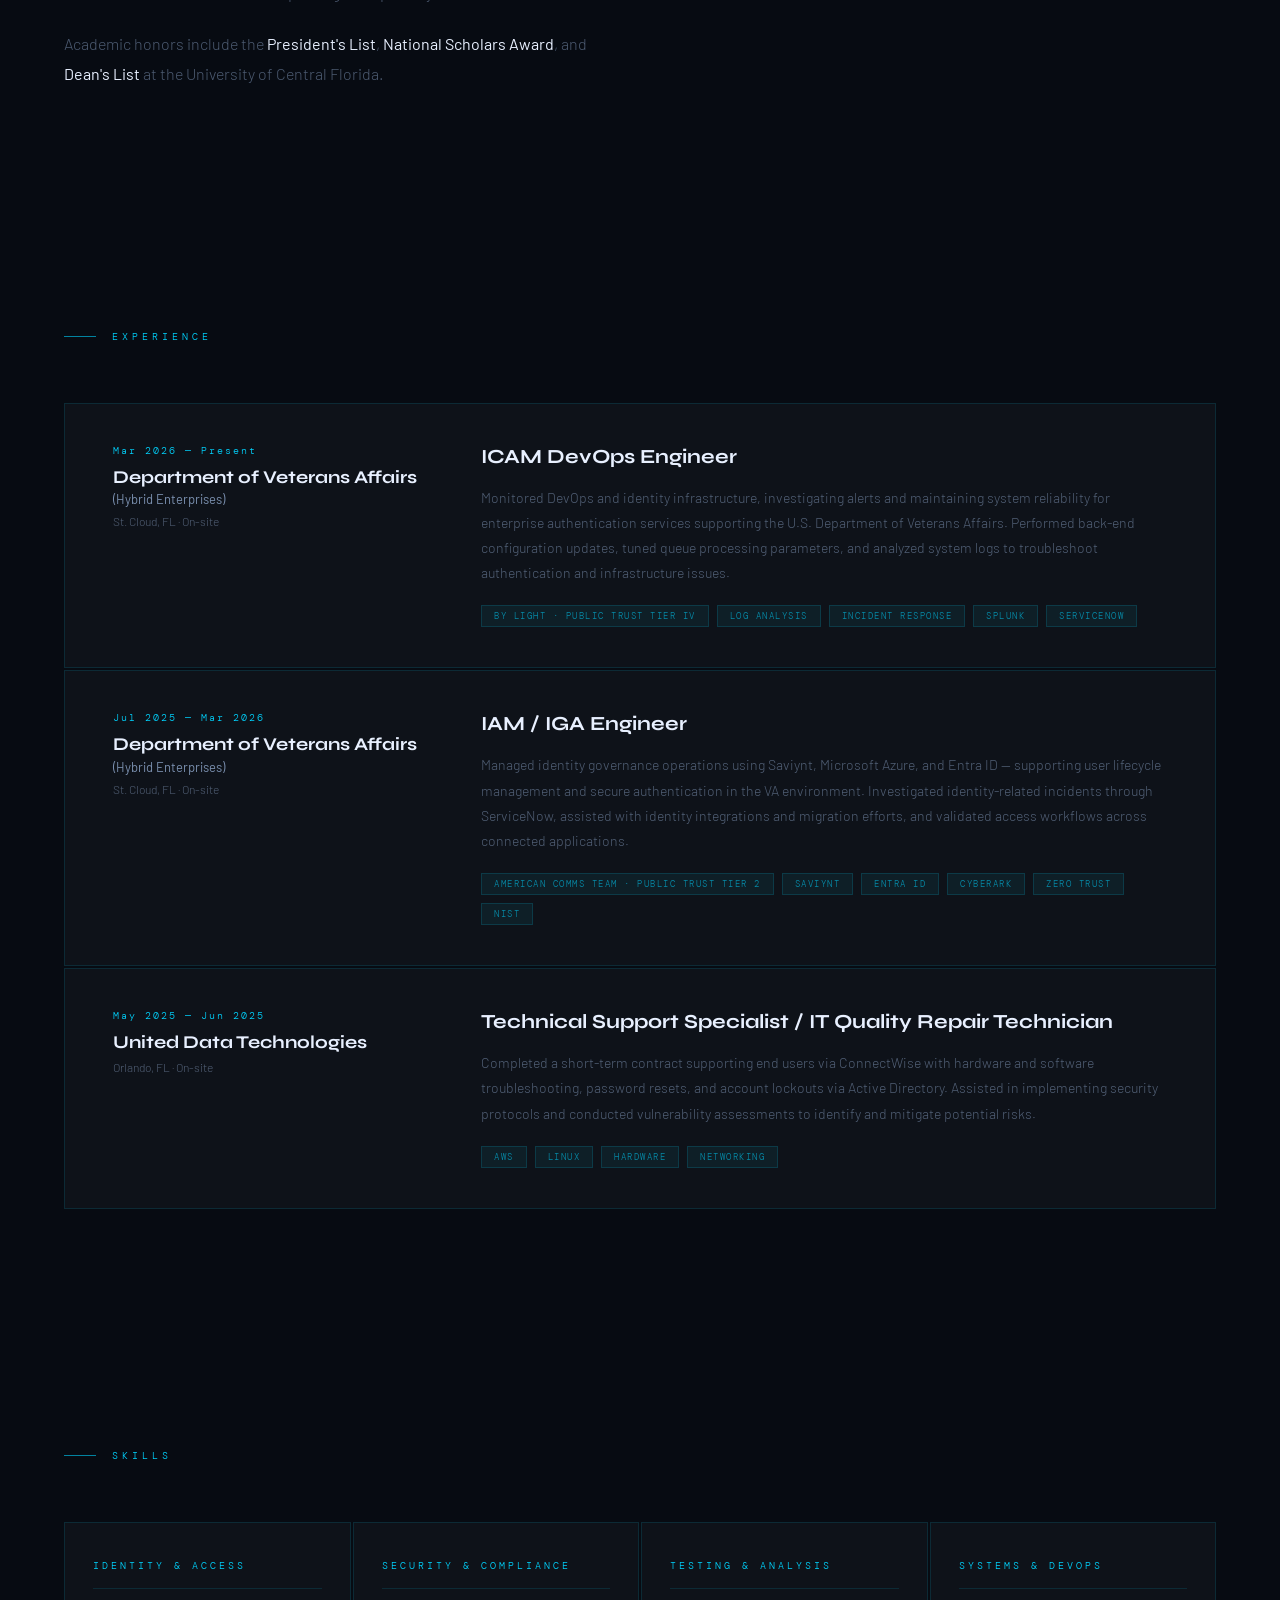
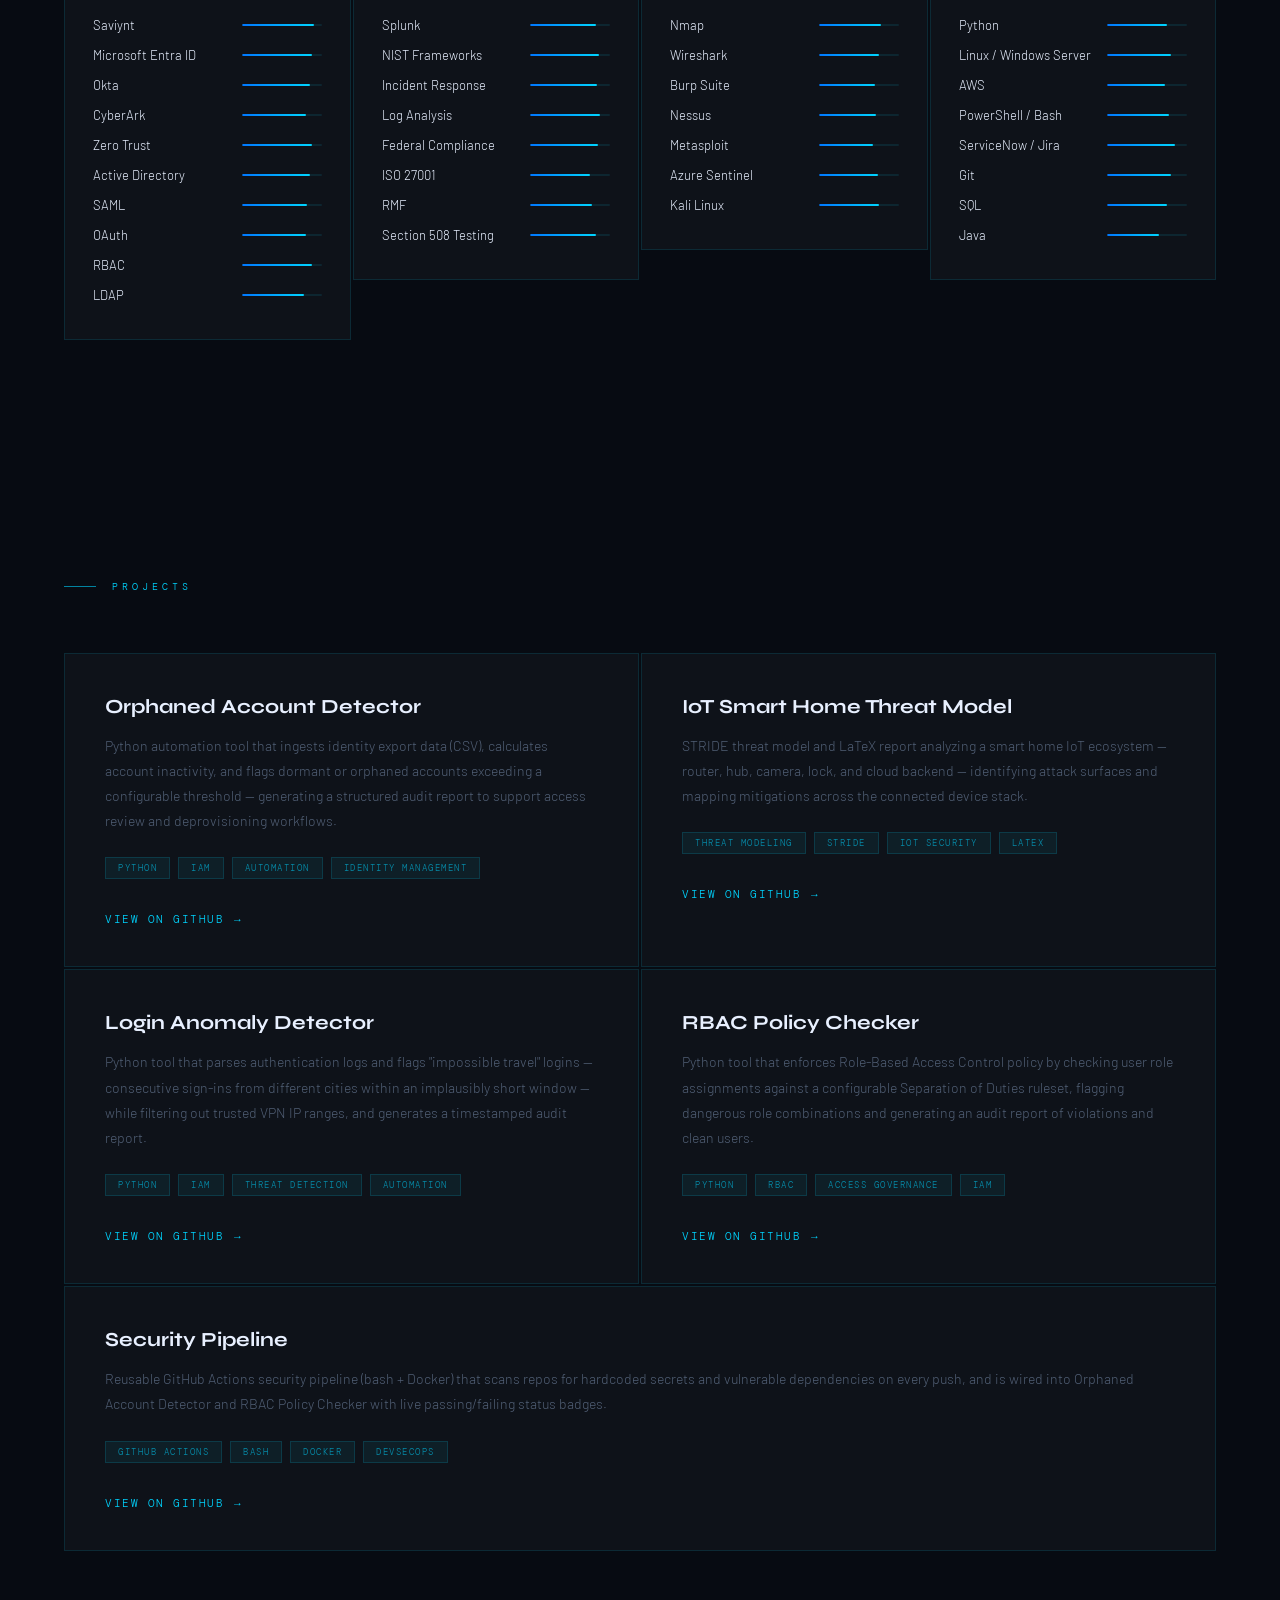
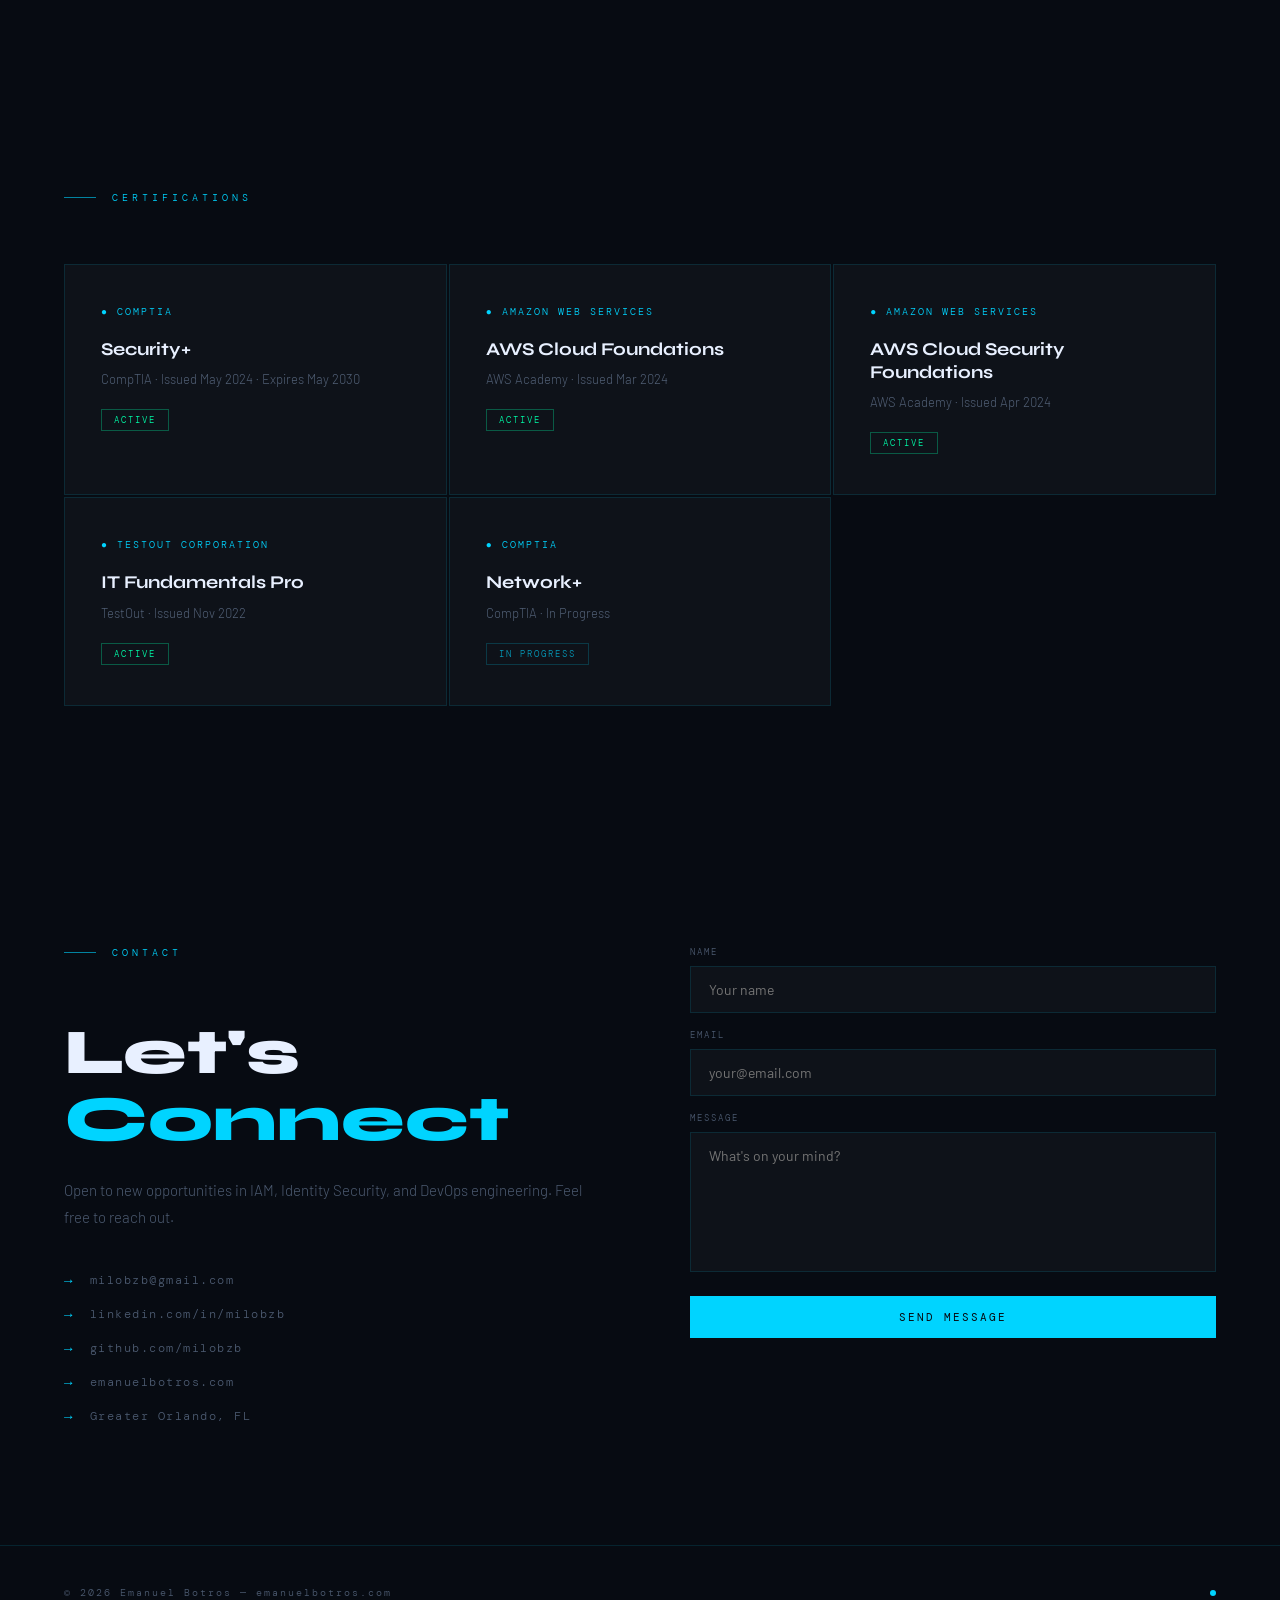
==== commit 6c70d705: "Add files via upload" ====
--- a/index.html
+++ b/index.html
@@ -144,6 +144,22 @@
     animation: fadeUp 0.8s ease forwards 0.2s;
   }
 
+  .type-cursor {
+    display: inline-block;
+    width: 0.6em;
+    height: 1.15em;
+    margin-left: 4px;
+    vertical-align: text-bottom;
+    background: var(--accent);
+    animation: blink 1s steps(1) infinite;
+  }
+
+  @keyframes blink { 50% { opacity: 0; } }
+
+  @media (prefers-reduced-motion: reduce) {
+    .type-cursor { animation: none; }
+  }
+
   .hero-name {
     font-family: 'Syne', sans-serif;
     font-weight: 800;
@@ -274,6 +290,9 @@
   }
 
   .stat-num-sm { font-size: 30px; line-height: 1.33; }
+  @media (min-width: 901px) and (max-width: 1150px) {
+    .stat-num-sm { font-size: 24px; line-height: 1.67; }
+  }
 
   .stat-label {
     font-family: 'DM Mono', monospace;
@@ -723,6 +742,24 @@
     opacity: 0.5;
     z-index: 200;
   }
+
+  /* ── SCROLL PROGRESS ── */
+  .scroll-progress {
+    position: fixed;
+    top: 0;
+    left: 0;
+    right: 0;
+    height: 2px;
+    background: linear-gradient(90deg, var(--accent2), var(--accent));
+    box-shadow: 0 0 8px rgba(0,212,255,0.6);
+    transform: scaleX(0);
+    transform-origin: left;
+    z-index: 201;
+    pointer-events: none;
+  }
+
+  /* ── TEXT SELECTION ── */
+  ::selection { background: rgba(0,212,255,0.35); color: #fff; }
 
   /* ── ANIMATIONS ── */
   @keyframes fadeUp {
@@ -786,6 +823,7 @@
 <body>
 
 <div class="top-line"></div>
+<div class="scroll-progress" id="scroll-progress"></div>
 <div class="grid-bg"></div>
 
 <!-- NAV -->
@@ -803,7 +841,7 @@
 
 <!-- HERO -->
 <section id="hero">
-  <div class="hero-eyebrow">ICAM DevOps Engineer</div>
+  <div class="hero-eyebrow" aria-label="ICAM DevOps Engineer"><span id="type-text" aria-hidden="true">ICAM DevOps Engineer</span><span class="type-cursor" aria-hidden="true"></span></div>
   <h1 class="hero-name">
     EMANUEL<br><span class="last">BOTROS</span>
   </h1>
@@ -838,11 +876,11 @@
     </div>
     <div class="about-stats reveal">
       <div class="stat-box">
-        <div class="stat-num">500K+</div>
+        <div class="stat-num" data-count="500" data-suffix="K+">500K+</div>
         <div class="stat-label">VA Enterprise Users Supported</div>
       </div>
       <div class="stat-box">
-        <div class="stat-num">4</div>
+        <div class="stat-num" data-count="4">4</div>
         <div class="stat-label">Active Certifications</div>
       </div>
       <div class="stat-box">
@@ -850,7 +888,7 @@
         <div class="stat-label">Audit Prep Automated with SQL + Python</div>
       </div>
       <div class="stat-box">
-        <div class="stat-num">1+ yrs</div>
+        <div class="stat-num" data-count="1" data-suffix="+ yrs">1+ yrs</div>
         <div class="stat-label">Federal Enterprise IT Experience</div>
       </div>
       <div class="stat-box">
@@ -858,7 +896,7 @@
         <div class="stat-label">Public Trust Clearance</div>
       </div>
       <div class="stat-box">
-        <div class="stat-num">B.S. + M.S.</div>
+        <div class="stat-num stat-num-sm">B.S. + M.S.</div>
         <div class="stat-label">UCF Dual Degrees</div>
       </div>
     </div>
@@ -1319,5 +1357,61 @@
     }
   });
 </script>
+<script>
+  const reduceMotion = window.matchMedia('(prefers-reduced-motion: reduce)').matches;
+
+  // Scroll progress line
+  (function () {
+    const bar = document.getElementById('scroll-progress');
+    if (!bar) return;
+    let ticking = false;
+    function update() {
+      const max = document.documentElement.scrollHeight - window.innerHeight;
+      bar.style.transform = 'scaleX(' + (max > 0 ? window.scrollY / max : 0) + ')';
+      ticking = false;
+    }
+    window.addEventListener('scroll', function () {
+      if (!ticking) { requestAnimationFrame(update); ticking = true; }
+    }, { passive: true });
+    update();
+  })();
+
+  // Stats count up once when scrolled into view
+  (function () {
+    const nums = document.querySelectorAll('.stat-num[data-count]');
+    const box = document.querySelector('.about-stats');
+    if (!nums.length || !box || reduceMotion || !('IntersectionObserver' in window)) return;
+    nums.forEach(function (n) { n.textContent = '0' + (n.dataset.suffix || ''); });
+    const io = new IntersectionObserver(function (entries) {
+      if (!entries[0].isIntersecting) return;
+      io.disconnect();
+      const start = performance.now(), dur = 1200;
+      function frame(now) {
+        const t = Math.min((now - start) / dur, 1);
+        const ease = 1 - Math.pow(1 - t, 3);
+        nums.forEach(function (n) {
+          n.textContent = Math.round(ease * Number(n.dataset.count)) + (n.dataset.suffix || '');
+        });
+        if (t < 1) requestAnimationFrame(frame);
+      }
+      requestAnimationFrame(frame);
+    }, { threshold: 0.4 });
+    io.observe(box);
+  })();
+
+  // Terminal typing effect for the hero title
+  (function () {
+    const el = document.getElementById('type-text');
+    if (!el) return;
+    const full = el.textContent;
+    if (window.matchMedia('(prefers-reduced-motion: reduce)').matches) return;
+    el.textContent = '';
+    let i = 0;
+    setTimeout(function tick() {
+      el.textContent = full.slice(0, ++i);
+      if (i < full.length) setTimeout(tick, 70);
+    }, 500);
+  })();
+</script>
 </body>
 </html>
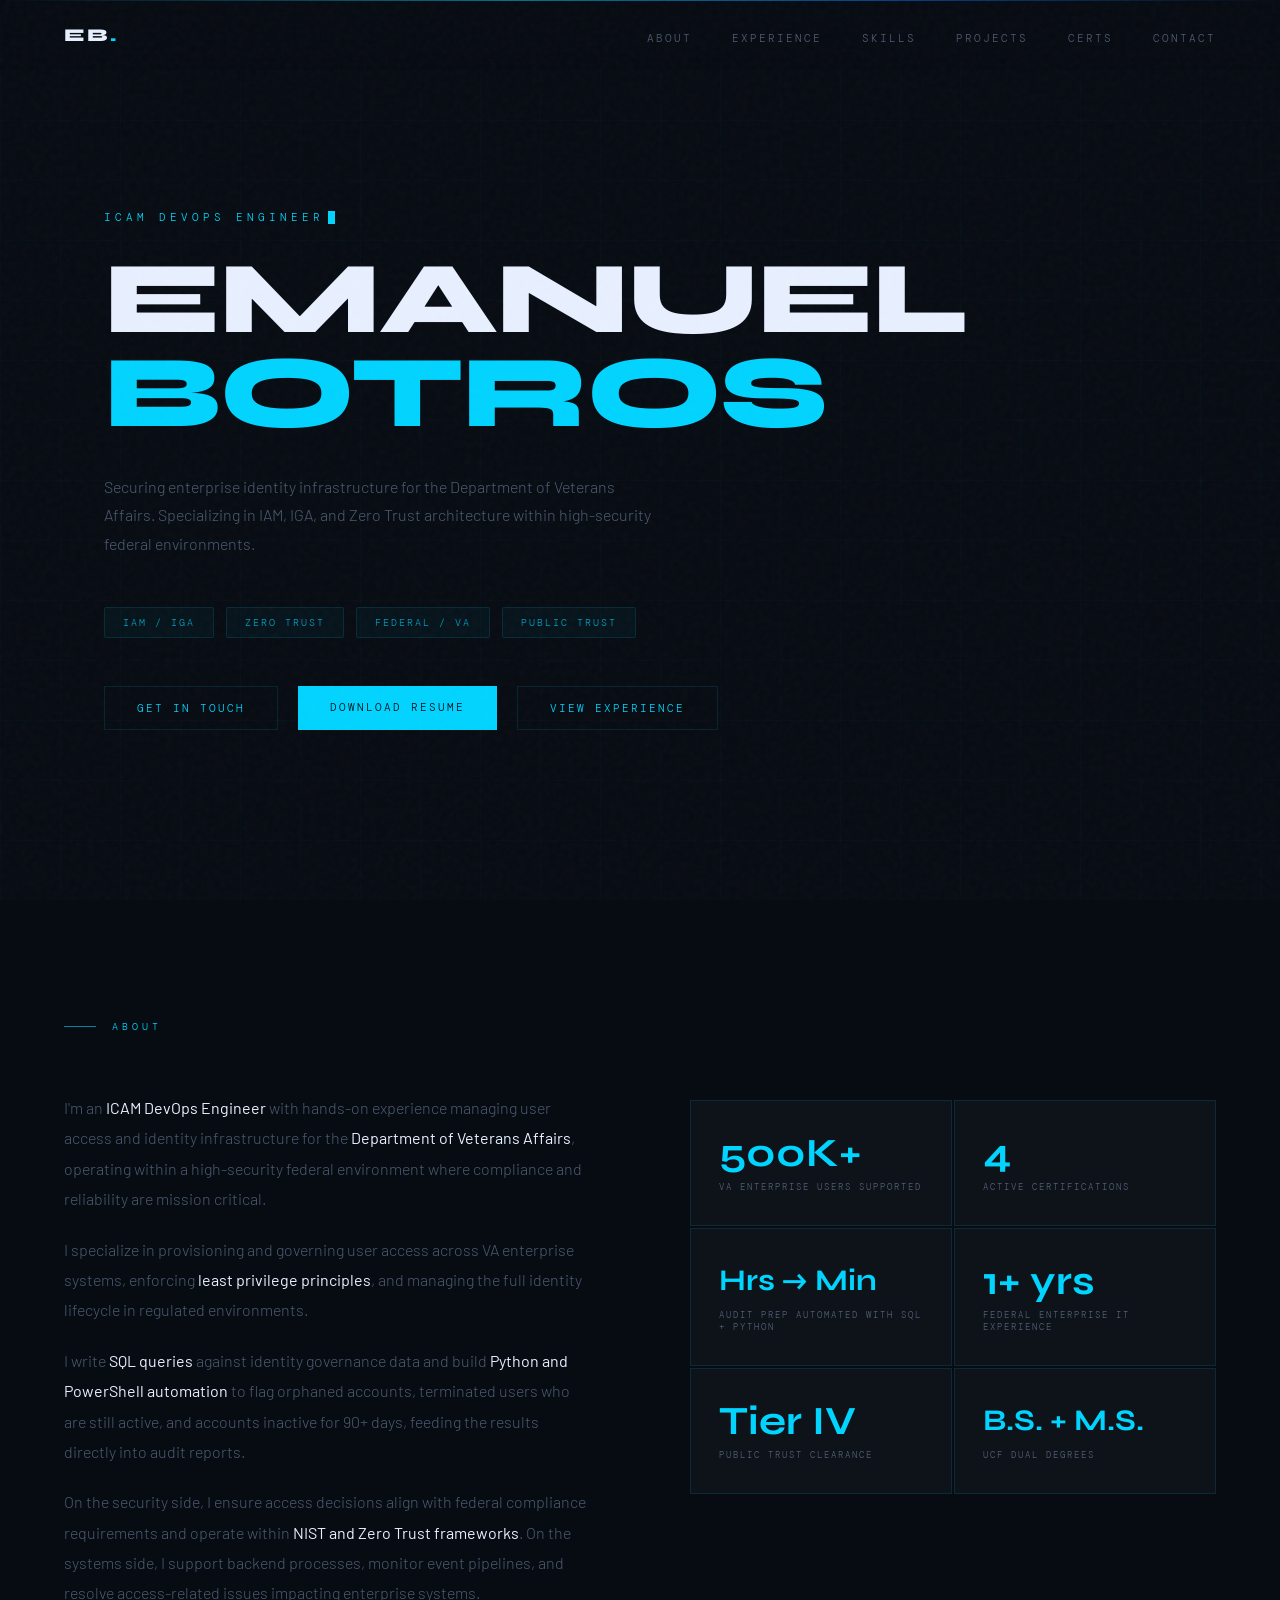
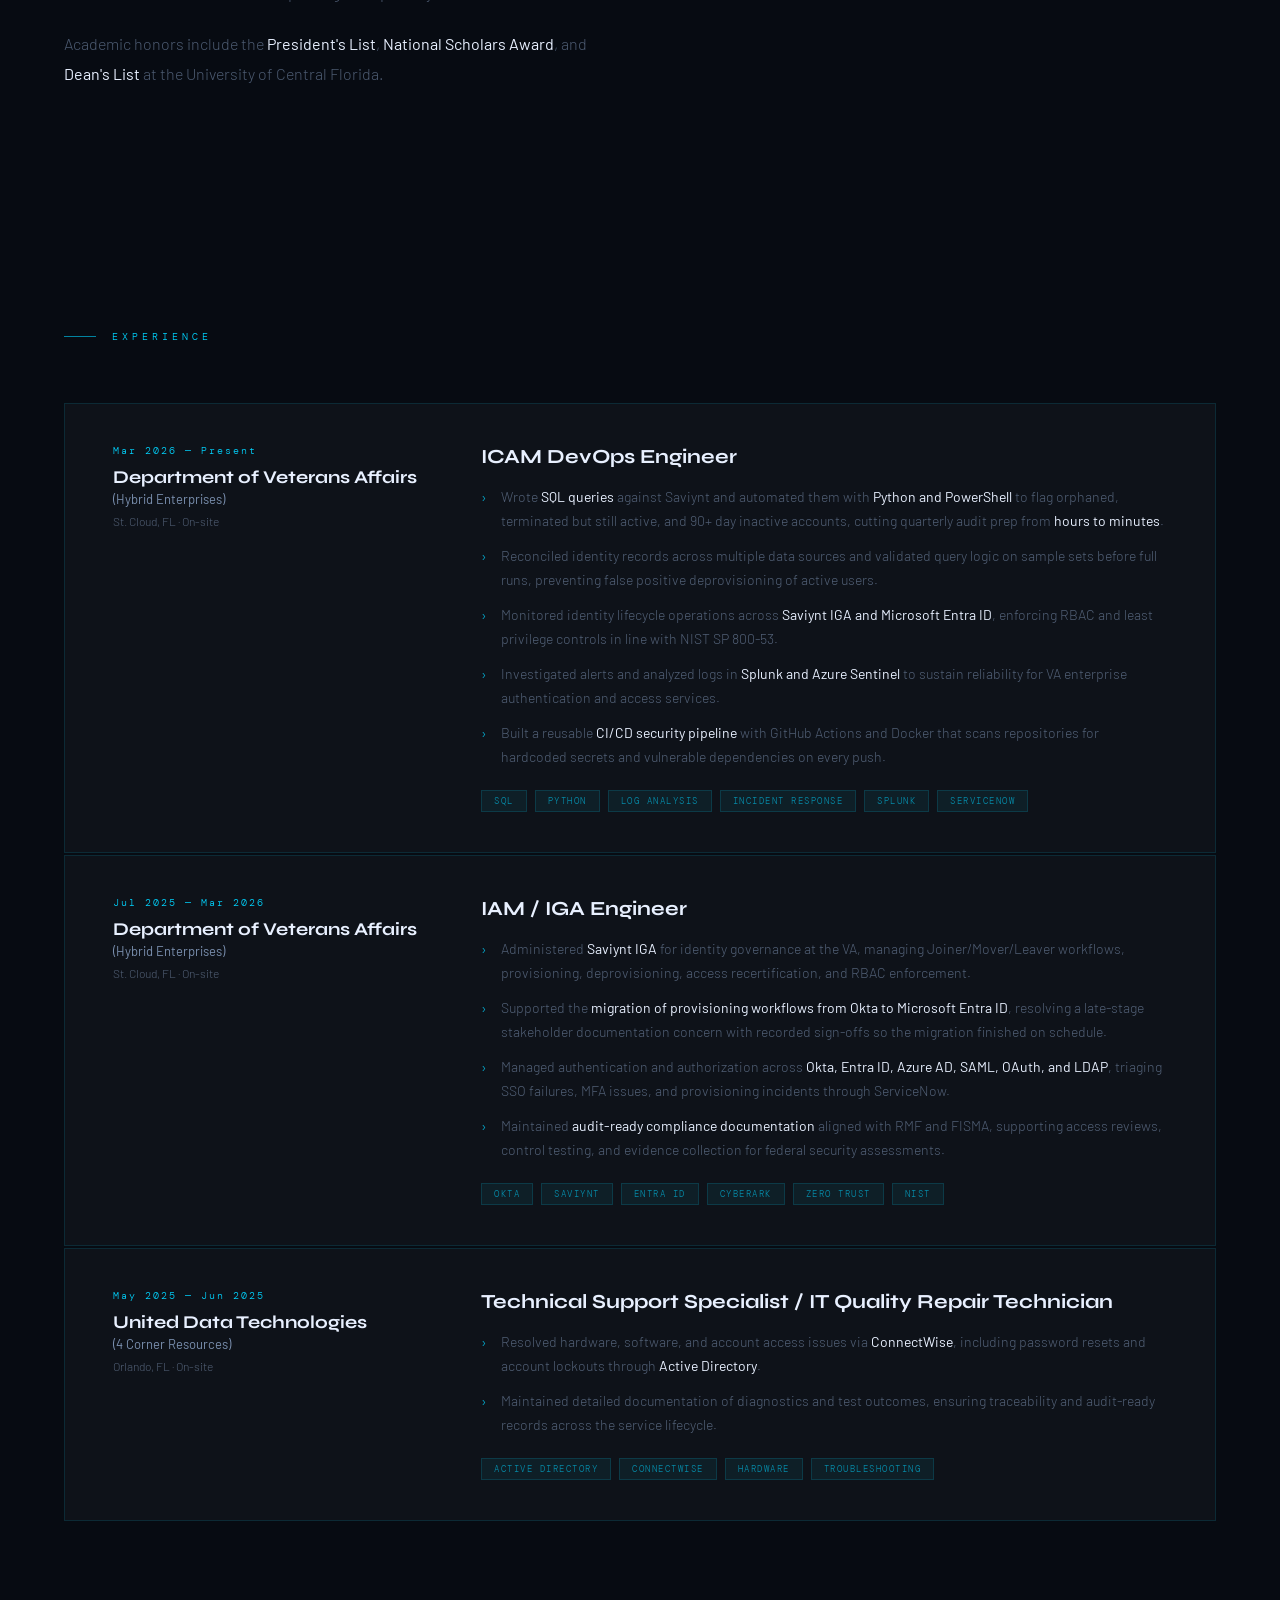
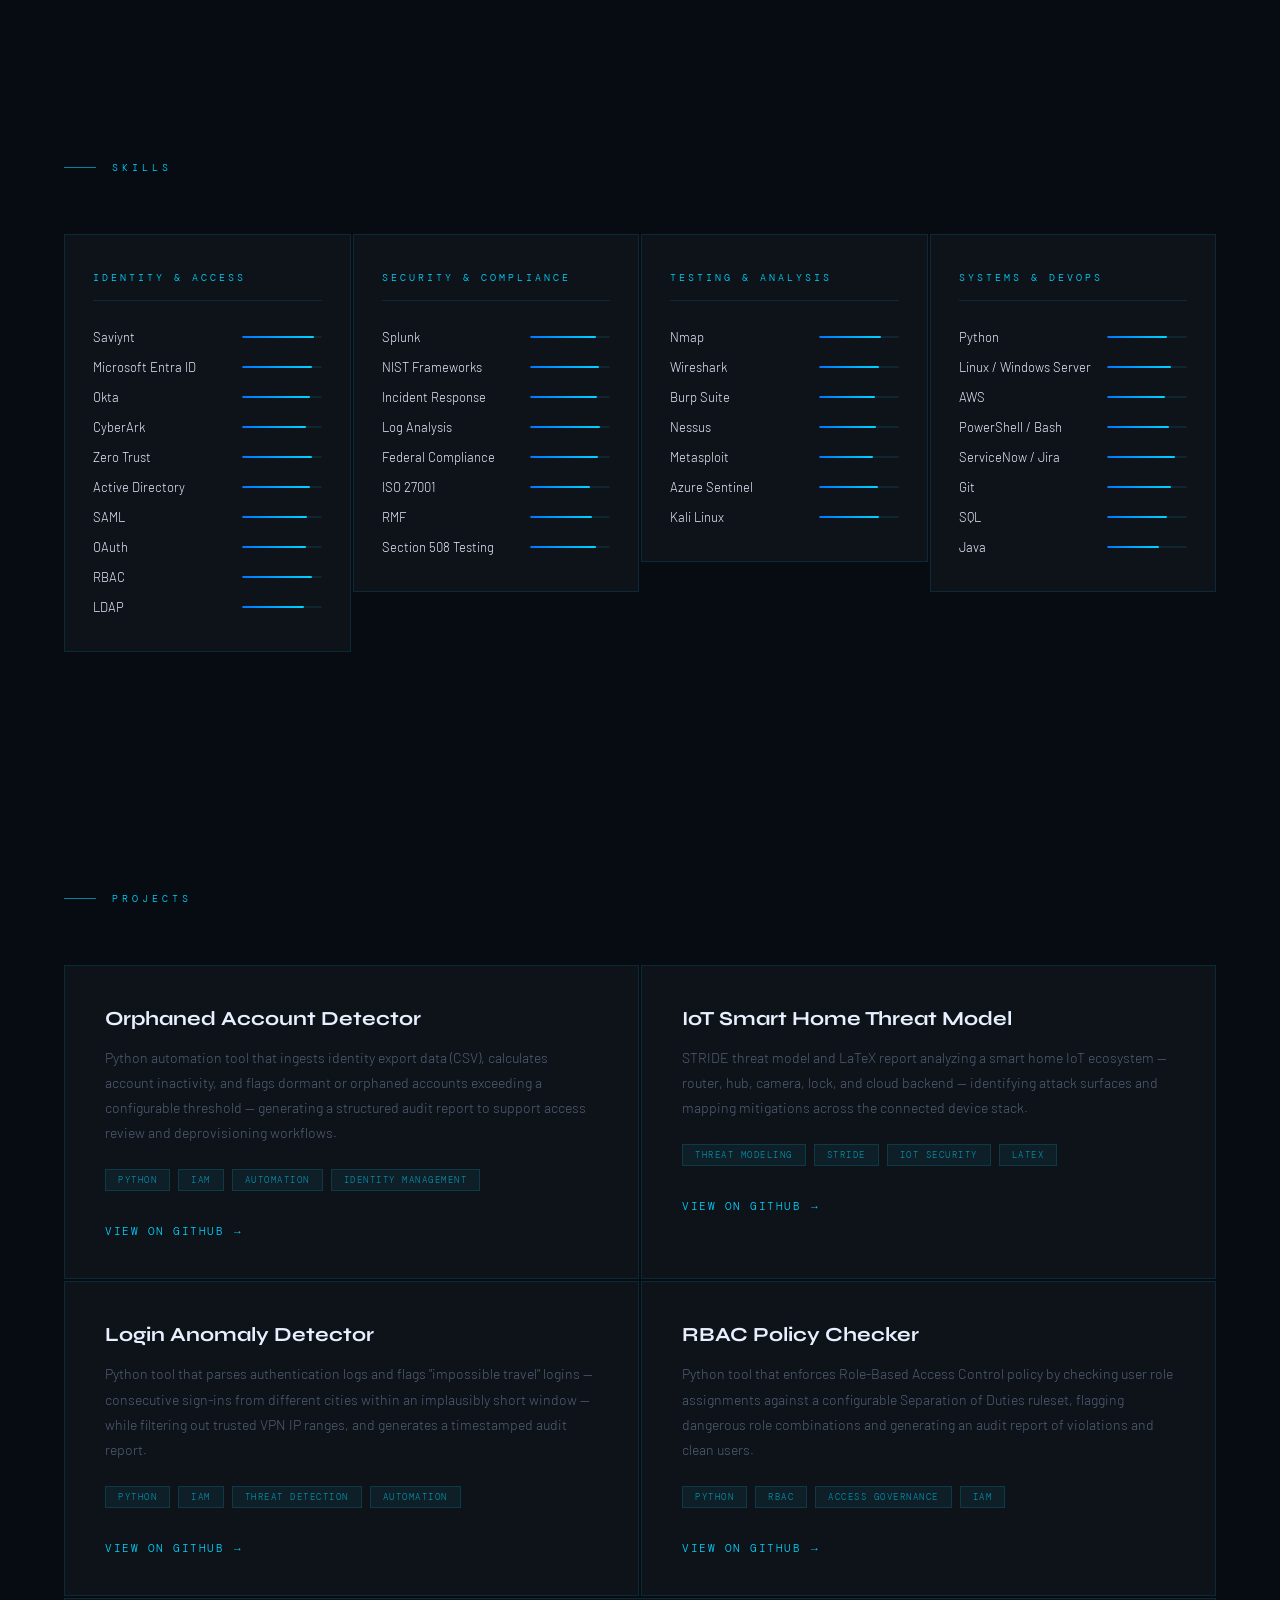
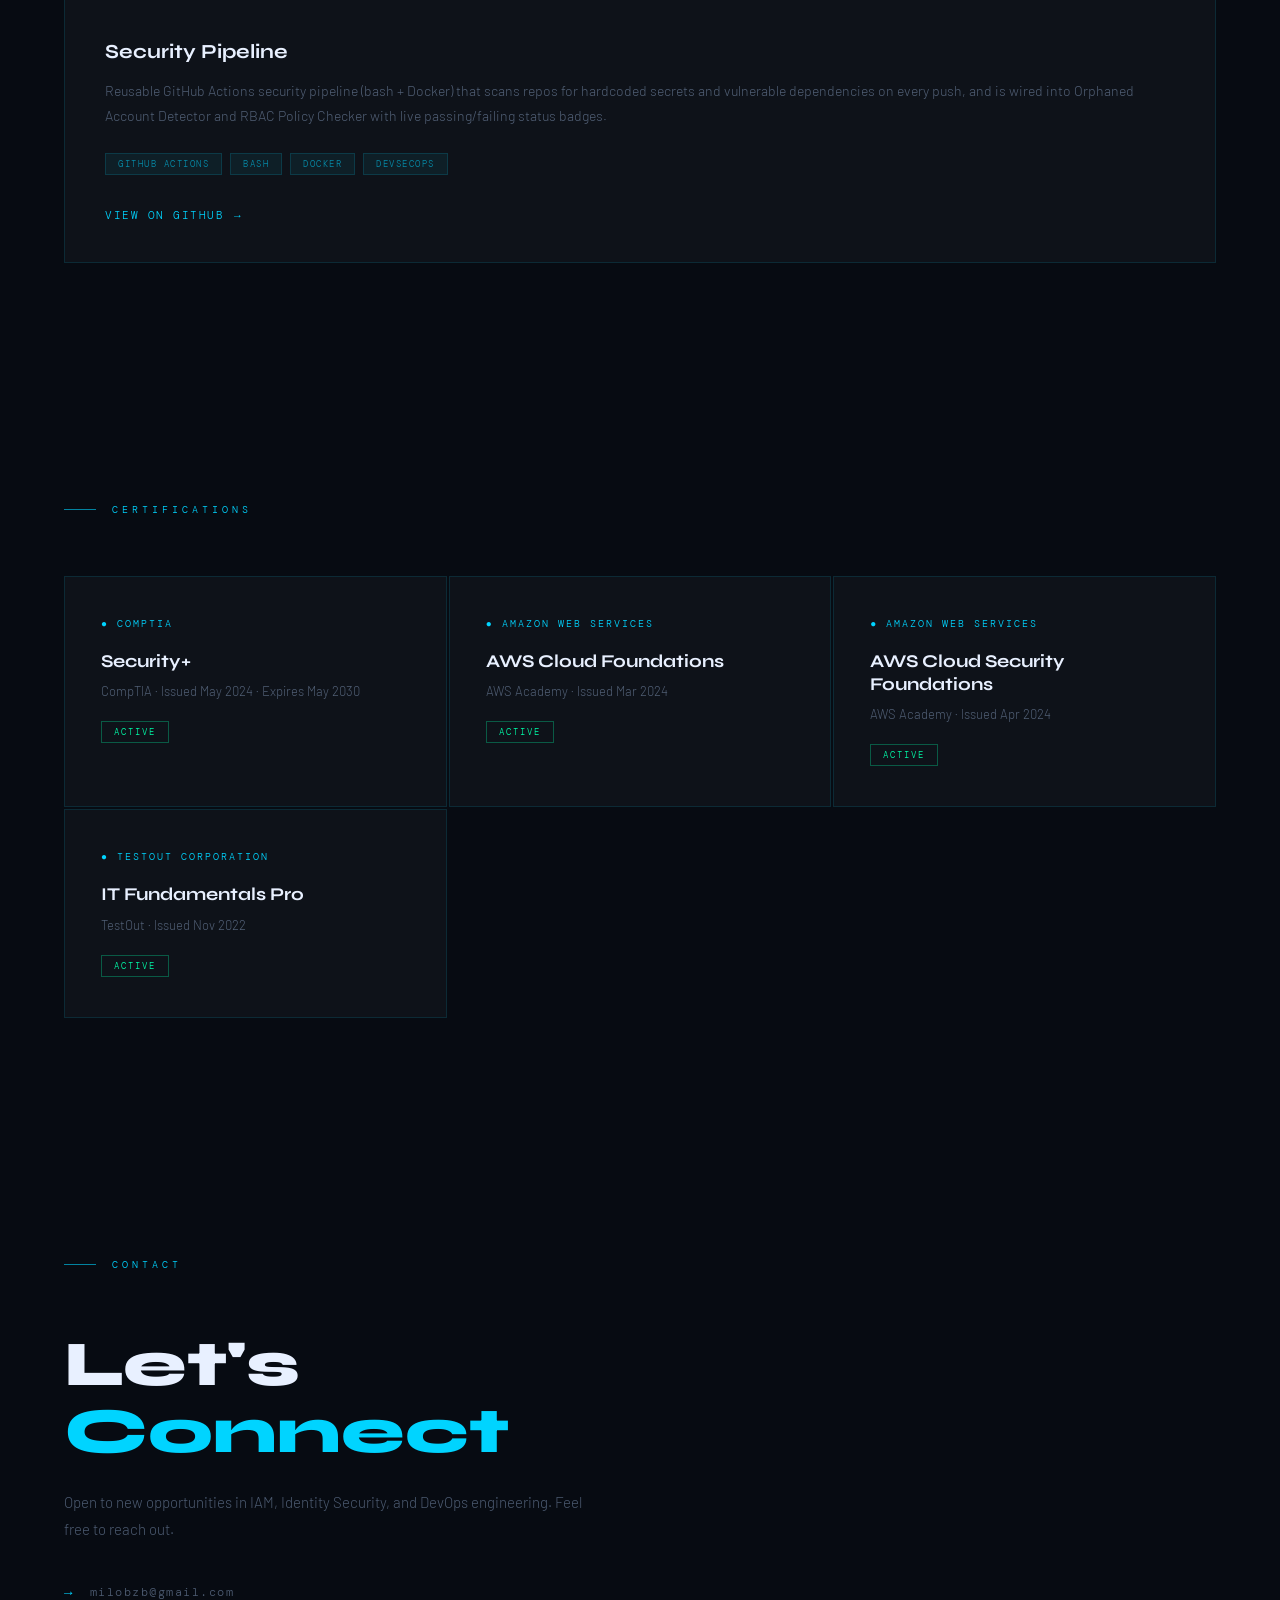
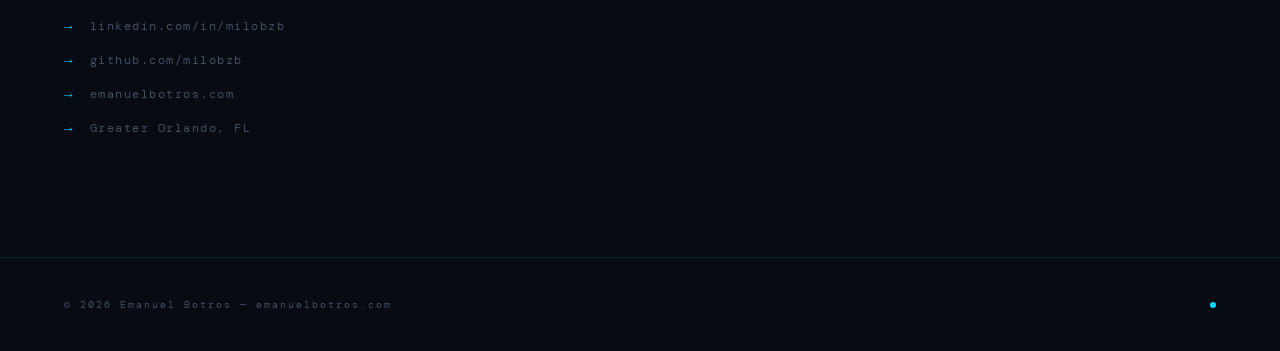
==== commit a8ce55a1: "Add files via upload" ====
--- a/index.html
+++ b/index.html
@@ -374,6 +374,31 @@
     color: var(--muted);
     margin-bottom: 20px;
   }
+
+  .exp-points {
+    list-style: none;
+    margin-bottom: 20px;
+    display: flex;
+    flex-direction: column;
+    gap: 10px;
+  }
+
+  .exp-points li {
+    font-size: 14px;
+    line-height: 1.75;
+    color: var(--muted);
+    padding-left: 20px;
+    position: relative;
+  }
+
+  .exp-points li::before {
+    content: '›';
+    position: absolute;
+    left: 0;
+    color: var(--accent);
+  }
+
+  .exp-points strong { color: var(--text); font-weight: 400; }
 
   .exp-tags {
     display: flex;
@@ -917,9 +942,16 @@
         </div>
         <div>
           <div class="exp-role">ICAM DevOps Engineer</div>
-          <p class="exp-desc">Monitored DevOps and identity infrastructure, investigating alerts and maintaining system reliability for enterprise authentication services supporting the U.S. Department of Veterans Affairs. Performed back-end configuration updates, tuned queue processing parameters, and analyzed system logs to troubleshoot authentication and infrastructure issues.</p>
+          <ul class="exp-points">
+            <li>Wrote <strong>SQL queries</strong> against Saviynt and automated them with <strong>Python and PowerShell</strong> to flag orphaned, terminated but still active, and 90+ day inactive accounts, cutting quarterly audit prep from <strong>hours to minutes</strong>.</li>
+            <li>Reconciled identity records across multiple data sources and validated query logic on sample sets before full runs, preventing false positive deprovisioning of active users.</li>
+            <li>Monitored identity lifecycle operations across <strong>Saviynt IGA and Microsoft Entra ID</strong>, enforcing RBAC and least privilege controls in line with NIST SP 800-53.</li>
+            <li>Investigated alerts and analyzed logs in <strong>Splunk and Azure Sentinel</strong> to sustain reliability for VA enterprise authentication and access services.</li>
+            <li>Built a reusable <strong>CI/CD security pipeline</strong> with GitHub Actions and Docker that scans repositories for hardcoded secrets and vulnerable dependencies on every push.</li>
+          </ul>
           <div class="exp-tags">
-            <span class="exp-tag">By Light · Public Trust Tier IV</span>
+            <span class="exp-tag">SQL</span>
+            <span class="exp-tag">Python</span>
             <span class="exp-tag">Log Analysis</span>
             <span class="exp-tag">Incident Response</span>
             <span class="exp-tag">Splunk</span>
@@ -936,9 +968,14 @@
         </div>
         <div>
           <div class="exp-role">IAM / IGA Engineer</div>
-          <p class="exp-desc">Managed identity governance operations using Saviynt, Microsoft Azure, and Entra ID — supporting user lifecycle management and secure authentication in the VA environment. Investigated identity-related incidents through ServiceNow, assisted with identity integrations and migration efforts, and validated access workflows across connected applications.</p>
+          <ul class="exp-points">
+            <li>Administered <strong>Saviynt IGA</strong> for identity governance at the VA, managing Joiner/Mover/Leaver workflows, provisioning, deprovisioning, access recertification, and RBAC enforcement.</li>
+            <li>Supported the <strong>migration of provisioning workflows from Okta to Microsoft Entra ID</strong>, resolving a late-stage stakeholder documentation concern with recorded sign-offs so the migration finished on schedule.</li>
+            <li>Managed authentication and authorization across <strong>Okta, Entra ID, Azure AD, SAML, OAuth, and LDAP</strong>, triaging SSO failures, MFA issues, and provisioning incidents through ServiceNow.</li>
+            <li>Maintained <strong>audit-ready compliance documentation</strong> aligned with RMF and FISMA, supporting access reviews, control testing, and evidence collection for federal security assessments.</li>
+          </ul>
           <div class="exp-tags">
-            <span class="exp-tag">American Comms Team · Public Trust Tier 2</span>
+            <span class="exp-tag">Okta</span>
             <span class="exp-tag">Saviynt</span>
             <span class="exp-tag">Entra ID</span>
             <span class="exp-tag">CyberArk</span>
@@ -951,17 +988,20 @@
       <div class="exp-item reveal">
         <div class="exp-meta">
           <div class="exp-period">May 2025 — Jun 2025</div>
-          <div class="exp-company">United Data Technologies</div>
+          <div class="exp-company">United Data Technologies<span class="exp-contractor">(4 Corner Resources)</span></div>
           <div class="exp-location">Orlando, FL · On-site</div>
         </div>
         <div>
           <div class="exp-role">Technical Support Specialist / IT Quality Repair Technician</div>
-          <p class="exp-desc">Completed a short-term contract supporting end users via ConnectWise with hardware and software troubleshooting, password resets, and account lockouts via Active Directory. Assisted in implementing security protocols and conducted vulnerability assessments to identify and mitigate potential risks.</p>
+          <ul class="exp-points">
+            <li>Resolved hardware, software, and account access issues via <strong>ConnectWise</strong>, including password resets and account lockouts through <strong>Active Directory</strong>.</li>
+            <li>Maintained detailed documentation of diagnostics and test outcomes, ensuring traceability and audit-ready records across the service lifecycle.</li>
+          </ul>
           <div class="exp-tags">
-            <span class="exp-tag">AWS</span>
-            <span class="exp-tag">Linux</span>
+            <span class="exp-tag">Active Directory</span>
+            <span class="exp-tag">ConnectWise</span>
             <span class="exp-tag">Hardware</span>
-            <span class="exp-tag">Networking</span>
+            <span class="exp-tag">Troubleshooting</span>
           </div>
         </div>
       </div>
@@ -1175,7 +1215,7 @@
           <span class="project-tag">Threat Detection</span>
           <span class="project-tag">Automation</span>
         </div>
-        <a href="https://github.com/milobzb/login-anamaly-detector" class="project-link" target="_blank">View on GitHub</a>
+        <a href="https://github.com/milobzb/login-anomaly-detector" class="project-link" target="_blank">View on GitHub</a>
       </div>
 
       <div class="project-card reveal">
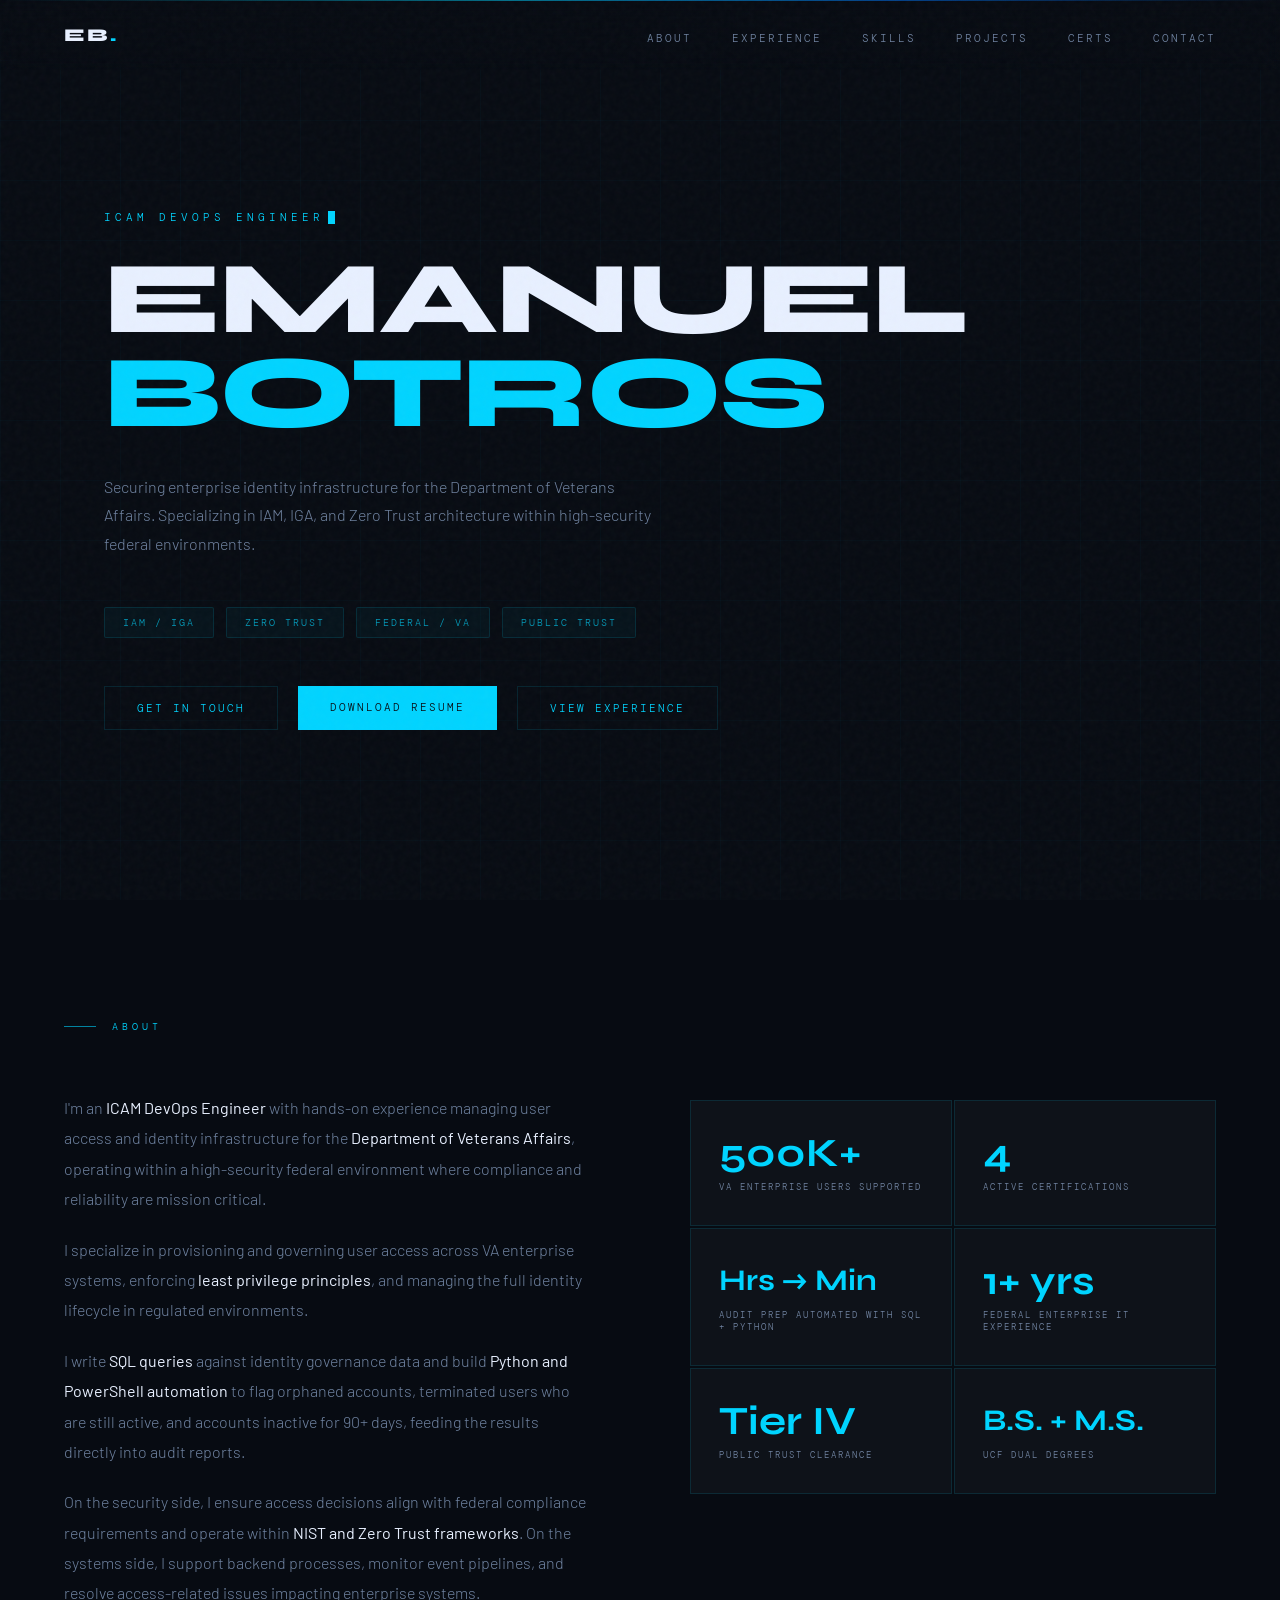
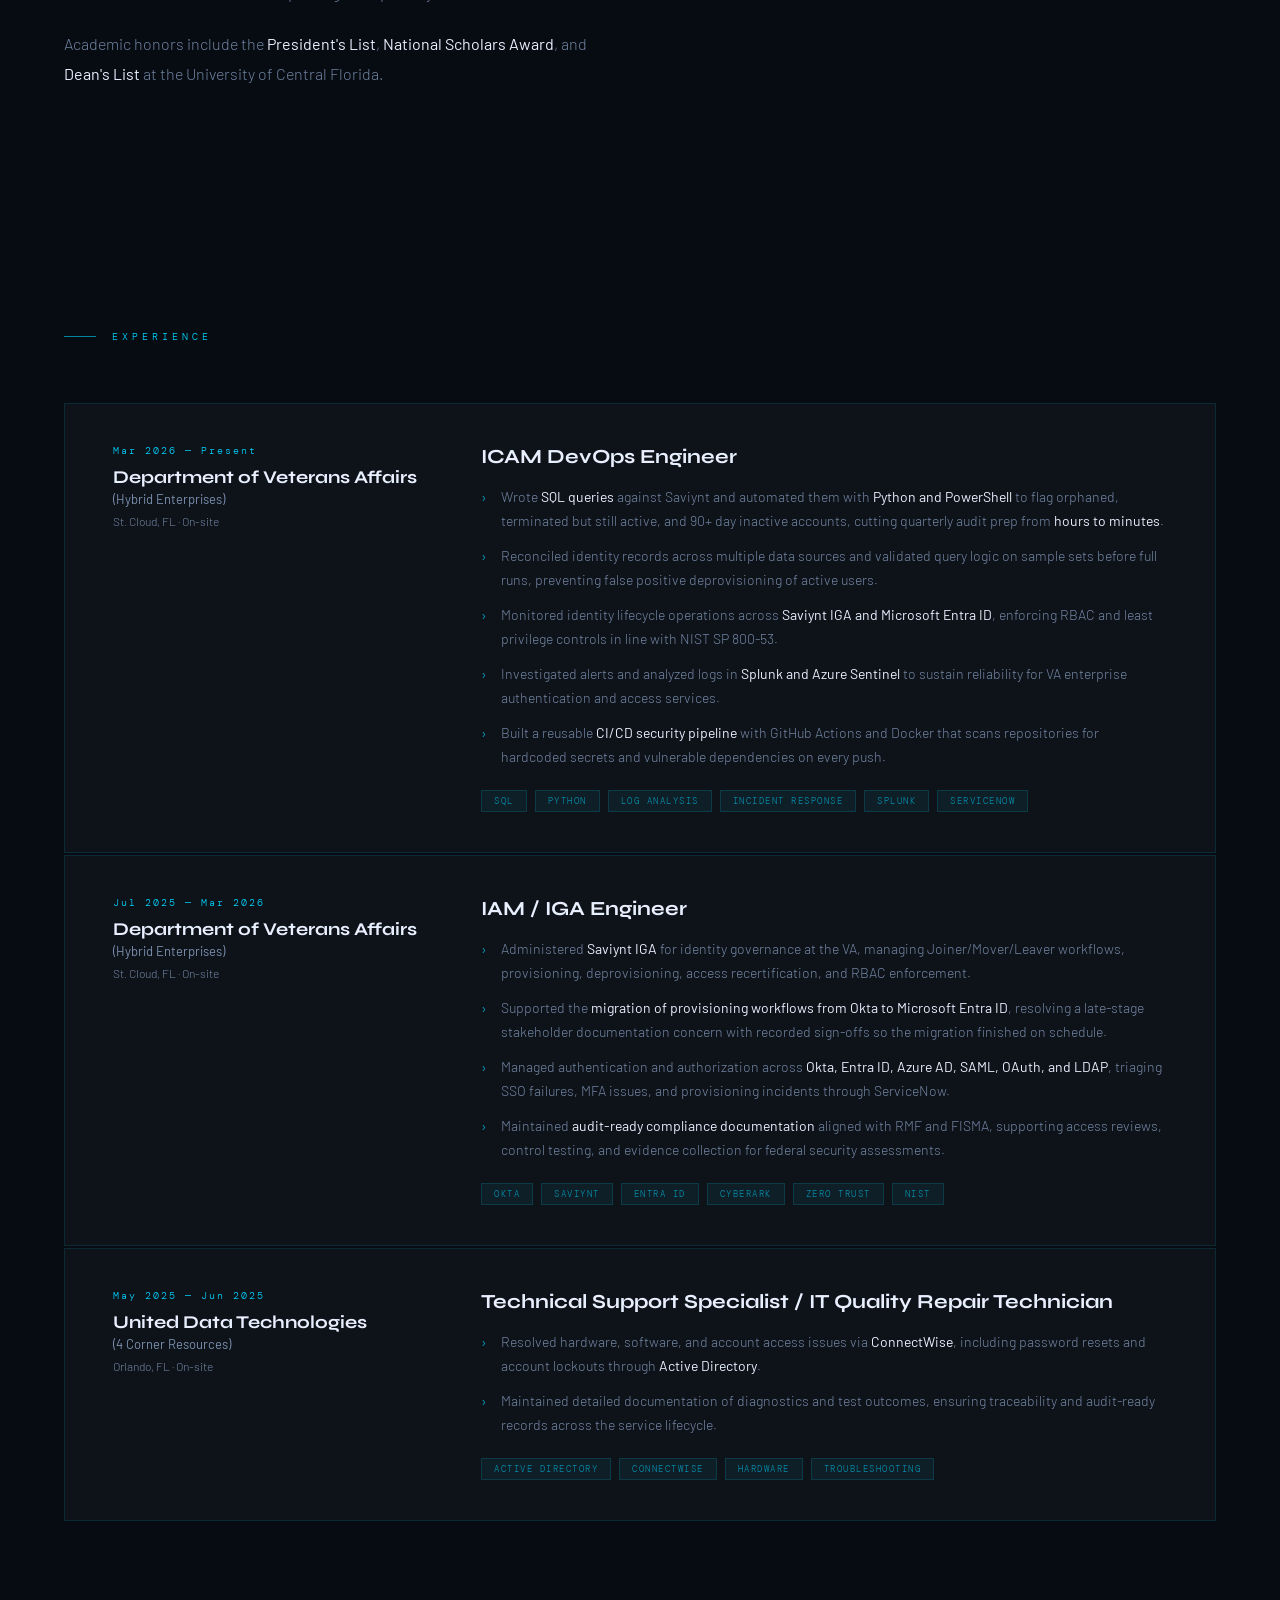
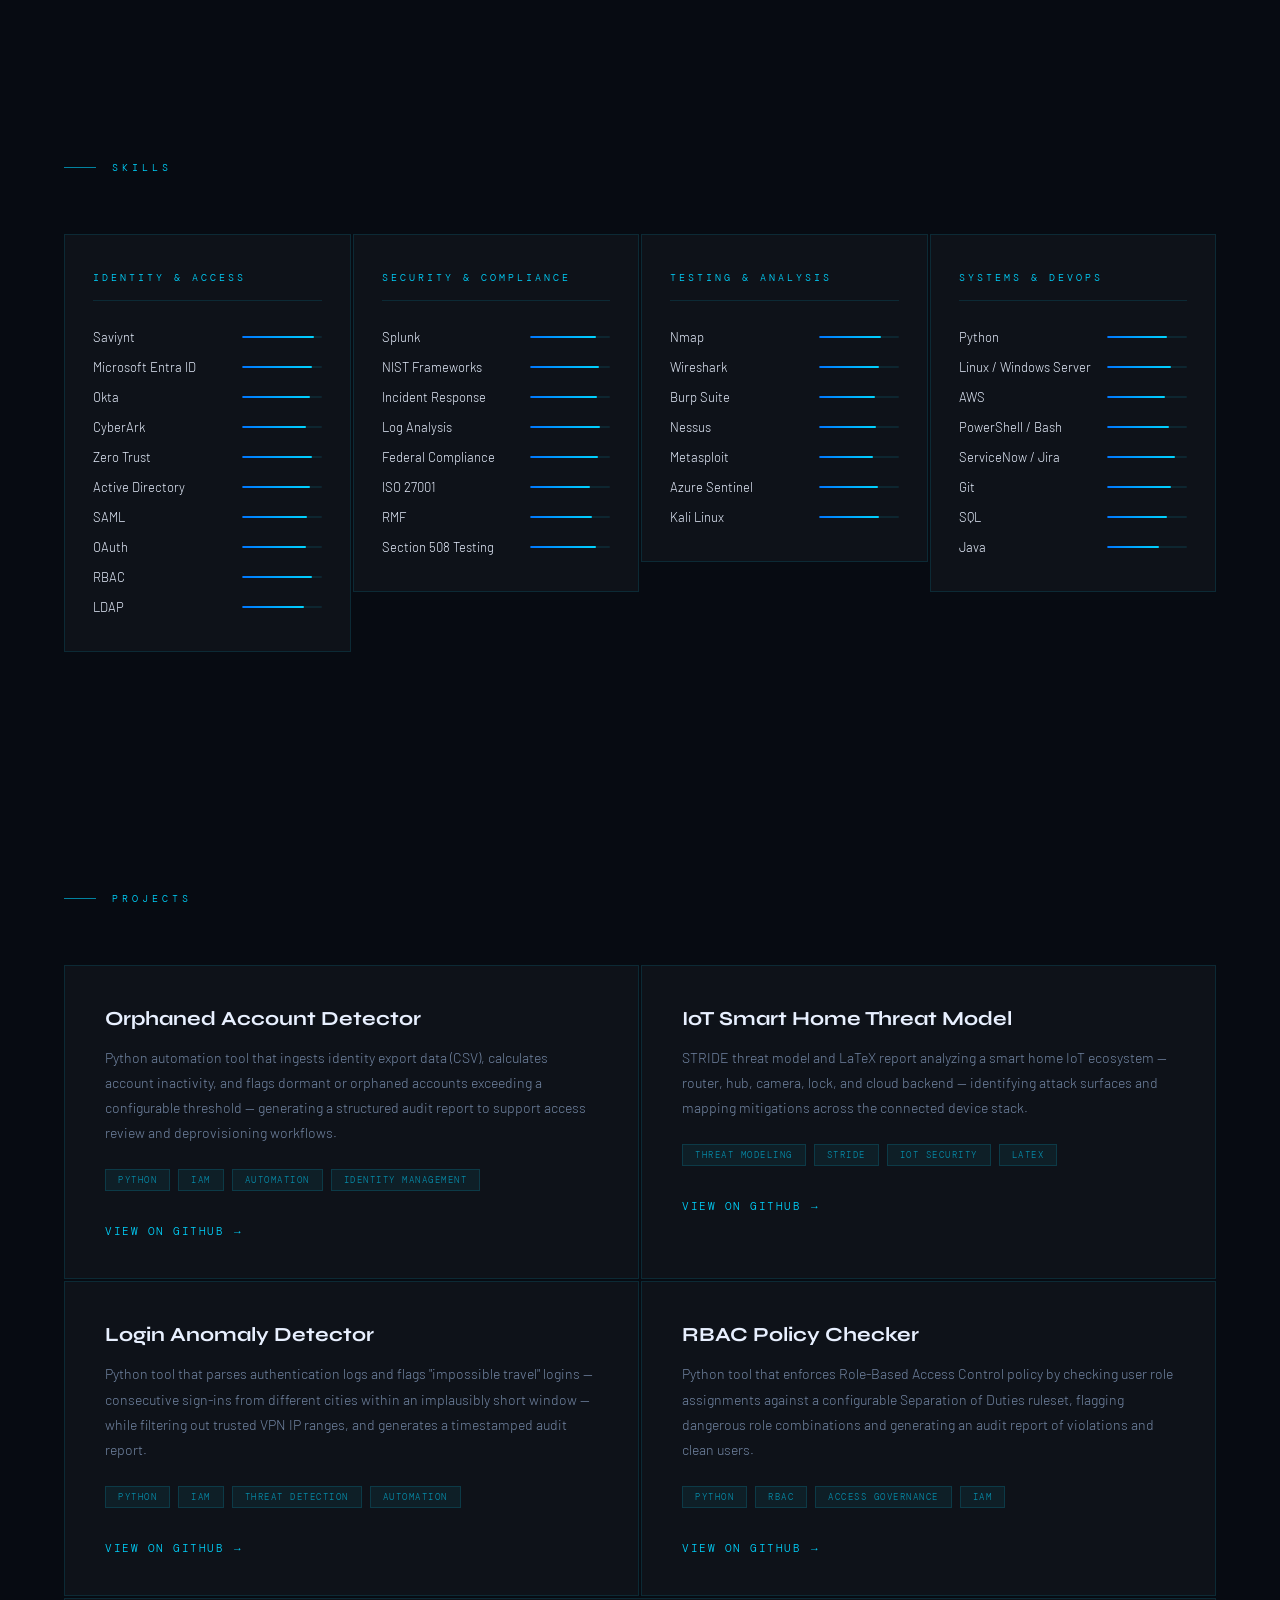
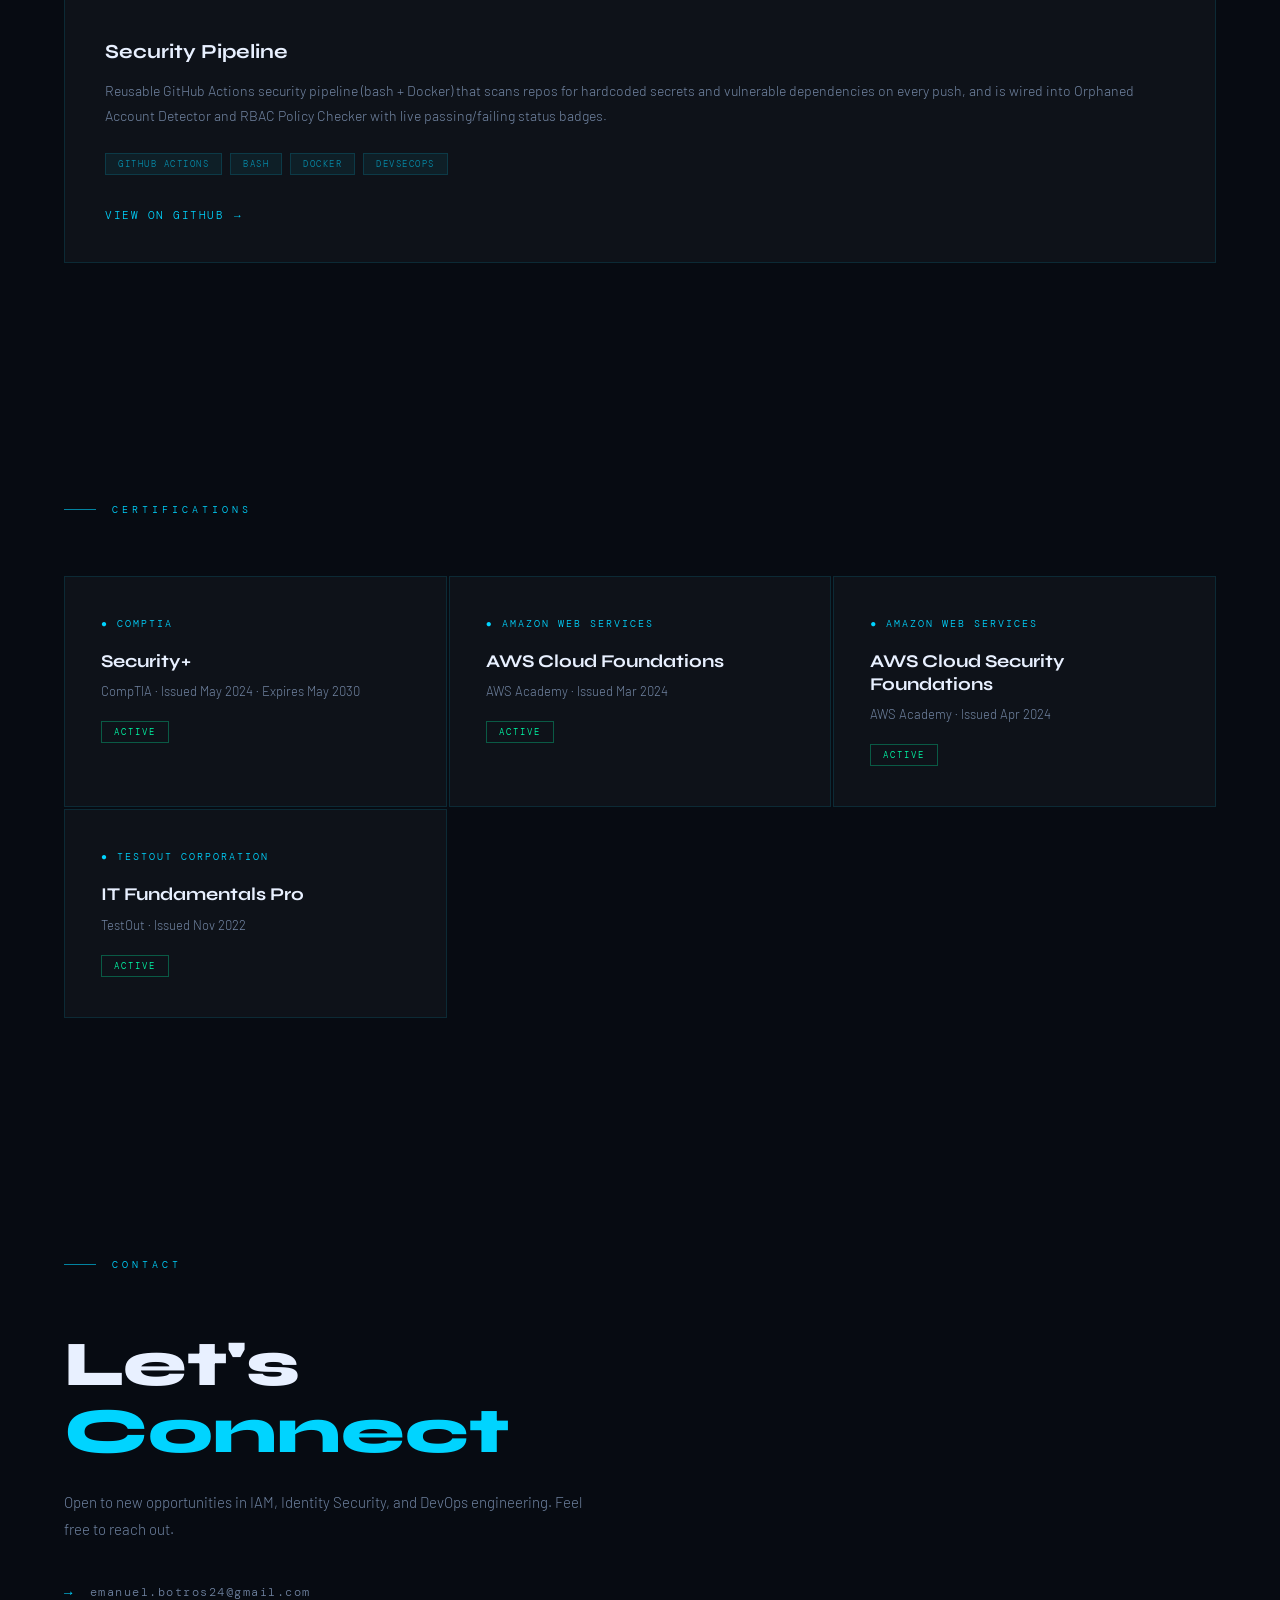
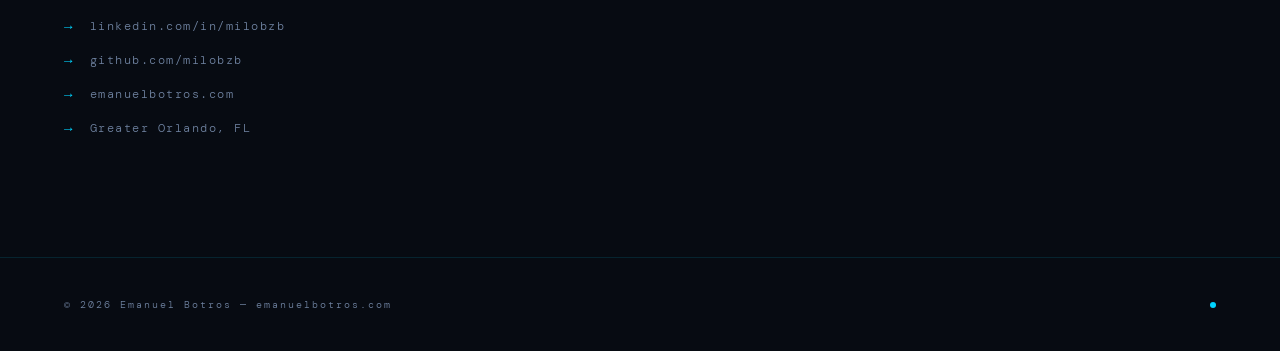
==== commit 95c28cb4: "Add files via upload" ====
--- a/index.html
+++ b/index.html
@@ -13,7 +13,7 @@
     --accent: #00d4ff;
     --accent2: #0077ff;
     --text: #e8f0ff;
-    --muted: rgba(180,210,255,0.4);
+    --muted: rgba(180,210,255,0.6);
     --border: rgba(0,212,255,0.12);
     --card: rgba(255,255,255,0.03);
   }
@@ -49,6 +49,29 @@
       linear-gradient(90deg, rgba(0,212,255,0.025) 1px, transparent 1px);
     background-size: 60px 60px;
     pointer-events: none;
+  }
+
+  /* ── GRID SPOTLIGHT (follows the mouse on desktop) ── */
+  .grid-spot {
+    position: fixed;
+    inset: 0;
+    pointer-events: none;
+    opacity: 0;
+    transition: opacity 0.6s ease;
+    background-image:
+      radial-gradient(circle 340px at var(--mx, 50%) var(--my, 50%), rgba(0,212,255,0.09), rgba(0,212,255,0.03) 45%, transparent 75%),
+      linear-gradient(rgba(0,212,255,0.28) 1px, transparent 1px),
+      linear-gradient(90deg, rgba(0,212,255,0.28) 1px, transparent 1px);
+    background-size: 100% 100%, 60px 60px, 60px 60px;
+    -webkit-mask-image: radial-gradient(circle 320px at var(--mx, 50%) var(--my, 50%), rgba(0,0,0,1) 0%, rgba(0,0,0,0.55) 30%, rgba(0,0,0,0.18) 60%, transparent 100%);
+            mask-image: radial-gradient(circle 320px at var(--mx, 50%) var(--my, 50%), rgba(0,0,0,1) 0%, rgba(0,0,0,0.55) 30%, rgba(0,0,0,0.18) 60%, transparent 100%);
+    will-change: mask-image, -webkit-mask-image;
+  }
+
+  .grid-spot.on { opacity: 1; }
+
+  @media (prefers-reduced-motion: reduce) {
+    .grid-spot { display: none; }
   }
 
   /* ── NAV ── */
@@ -850,6 +873,7 @@
 <div class="top-line"></div>
 <div class="scroll-progress" id="scroll-progress"></div>
 <div class="grid-bg"></div>
+<div class="grid-spot" id="grid-spot"></div>
 
 <!-- NAV -->
 <nav>
@@ -1306,7 +1330,7 @@
       <h2 class="contact-heading">Let's<br><span>Connect</span></h2>
       <p class="contact-sub">Open to new opportunities in IAM, Identity Security, and DevOps engineering. Feel free to reach out.</p>
       <div class="contact-links">
-        <a href="mailto:milobzb@gmail.com" class="contact-link">milobzb@gmail.com</a>
+        <a href="mailto:emanuel.botros24@gmail.com" class="contact-link">emanuel.botros24@gmail.com</a>
         <a href="https://linkedin.com/in/milobzb" class="contact-link" target="_blank">linkedin.com/in/milobzb</a>
         <a href="https://github.com/milobzb" class="contact-link" target="_blank">github.com/milobzb</a>
         <a href="https://emanuelbotros.com" class="contact-link" target="_blank">emanuelbotros.com</a>
@@ -1399,6 +1423,30 @@
 </script>
 <script>
   const reduceMotion = window.matchMedia('(prefers-reduced-motion: reduce)').matches;
+
+  // Grid spotlight that glides after the mouse (desktop only)
+  (function () {
+    const spot = document.getElementById('grid-spot');
+    // Turns on from real mouse movement only (touch never triggers it), so it works
+    // even on PCs where the browser misreports mouse support.
+    if (!spot || reduceMotion) return;
+    let tx = window.innerWidth / 2, ty = window.innerHeight / 2, cx = tx, cy = ty, running = false;
+    function frame() {
+      cx += (tx - cx) * 0.12;
+      cy += (ty - cy) * 0.12;
+      spot.style.setProperty('--mx', cx.toFixed(1) + 'px');
+      spot.style.setProperty('--my', cy.toFixed(1) + 'px');
+      if (Math.abs(tx - cx) > 0.3 || Math.abs(ty - cy) > 0.3) requestAnimationFrame(frame);
+      else running = false;
+    }
+    window.addEventListener('pointermove', function (e) {
+      if (e.pointerType !== 'mouse') return;
+      tx = e.clientX; ty = e.clientY;
+      if (!spot.classList.contains('on')) { cx = tx; cy = ty; spot.classList.add('on'); }
+      if (!running) { running = true; requestAnimationFrame(frame); }
+    }, { passive: true });
+    document.documentElement.addEventListener('mouseleave', function () { spot.classList.remove('on'); });
+  })();
 
   // Scroll progress line
   (function () {
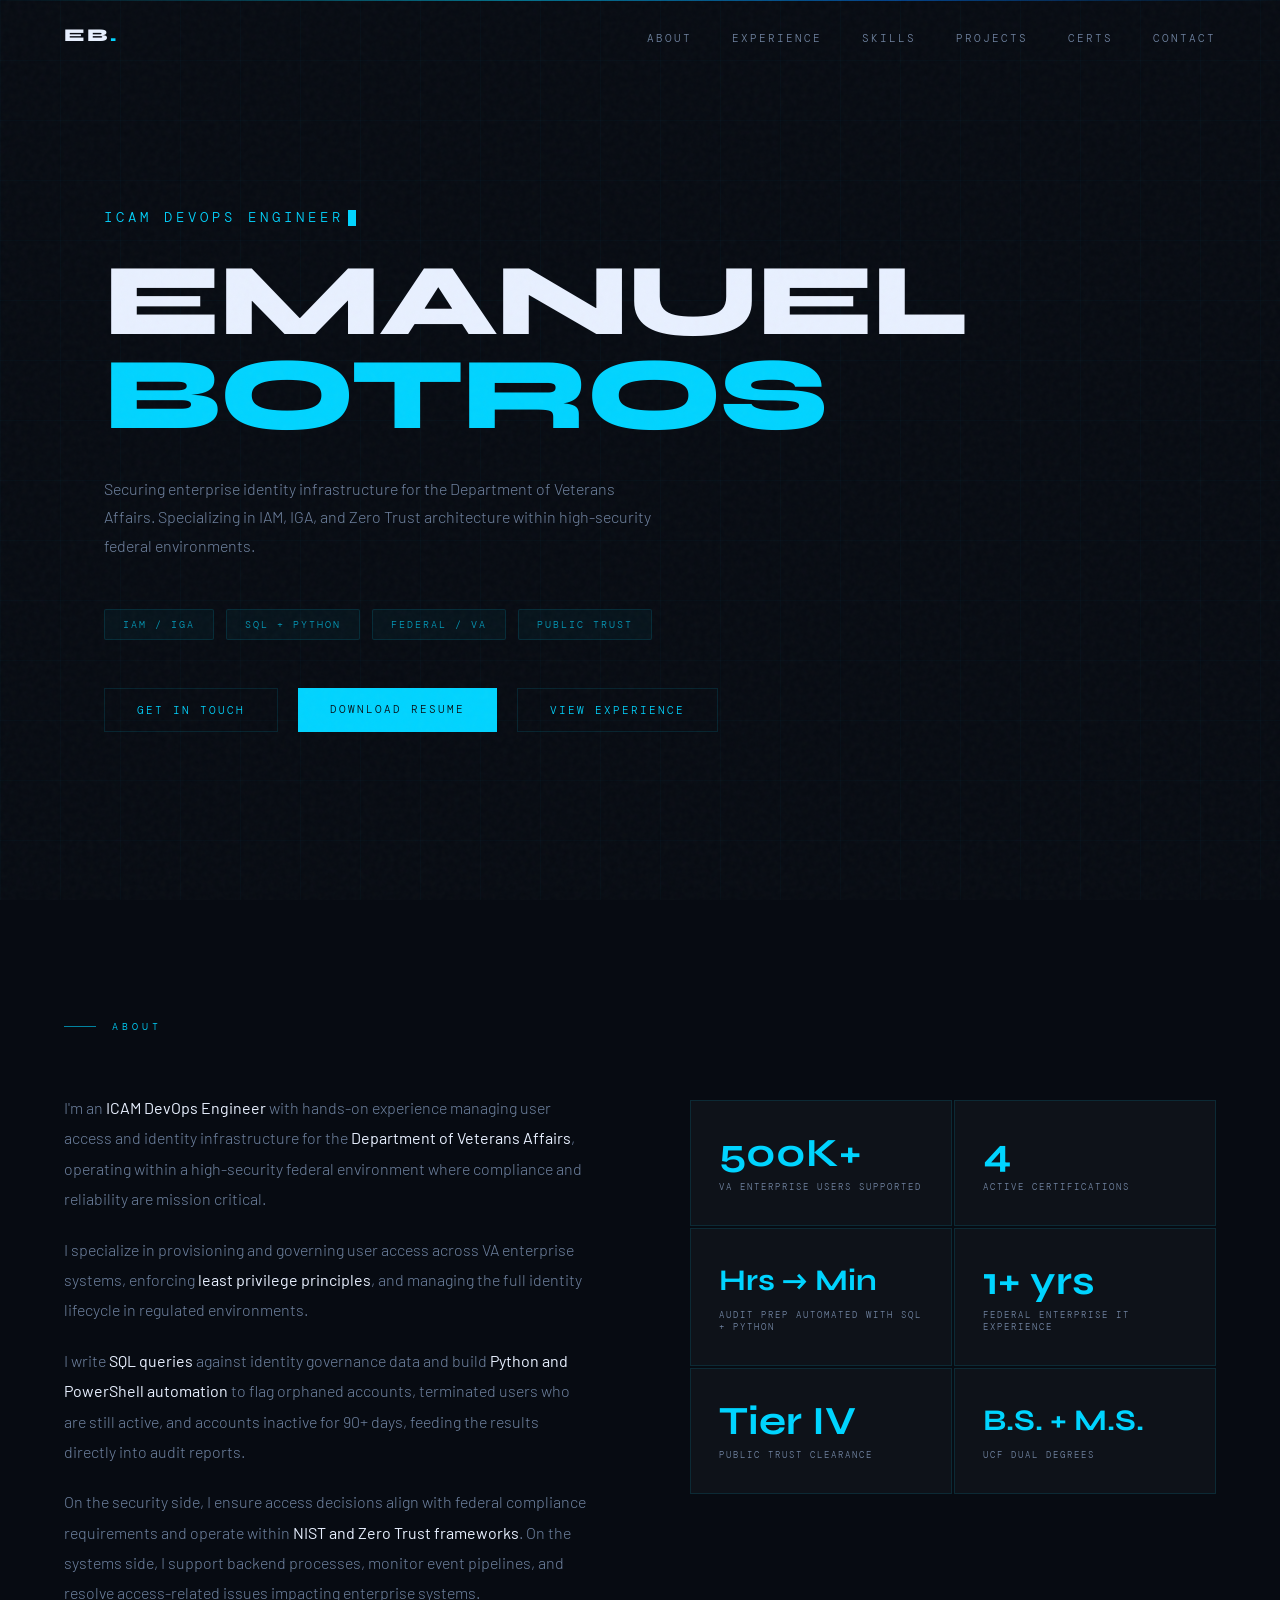
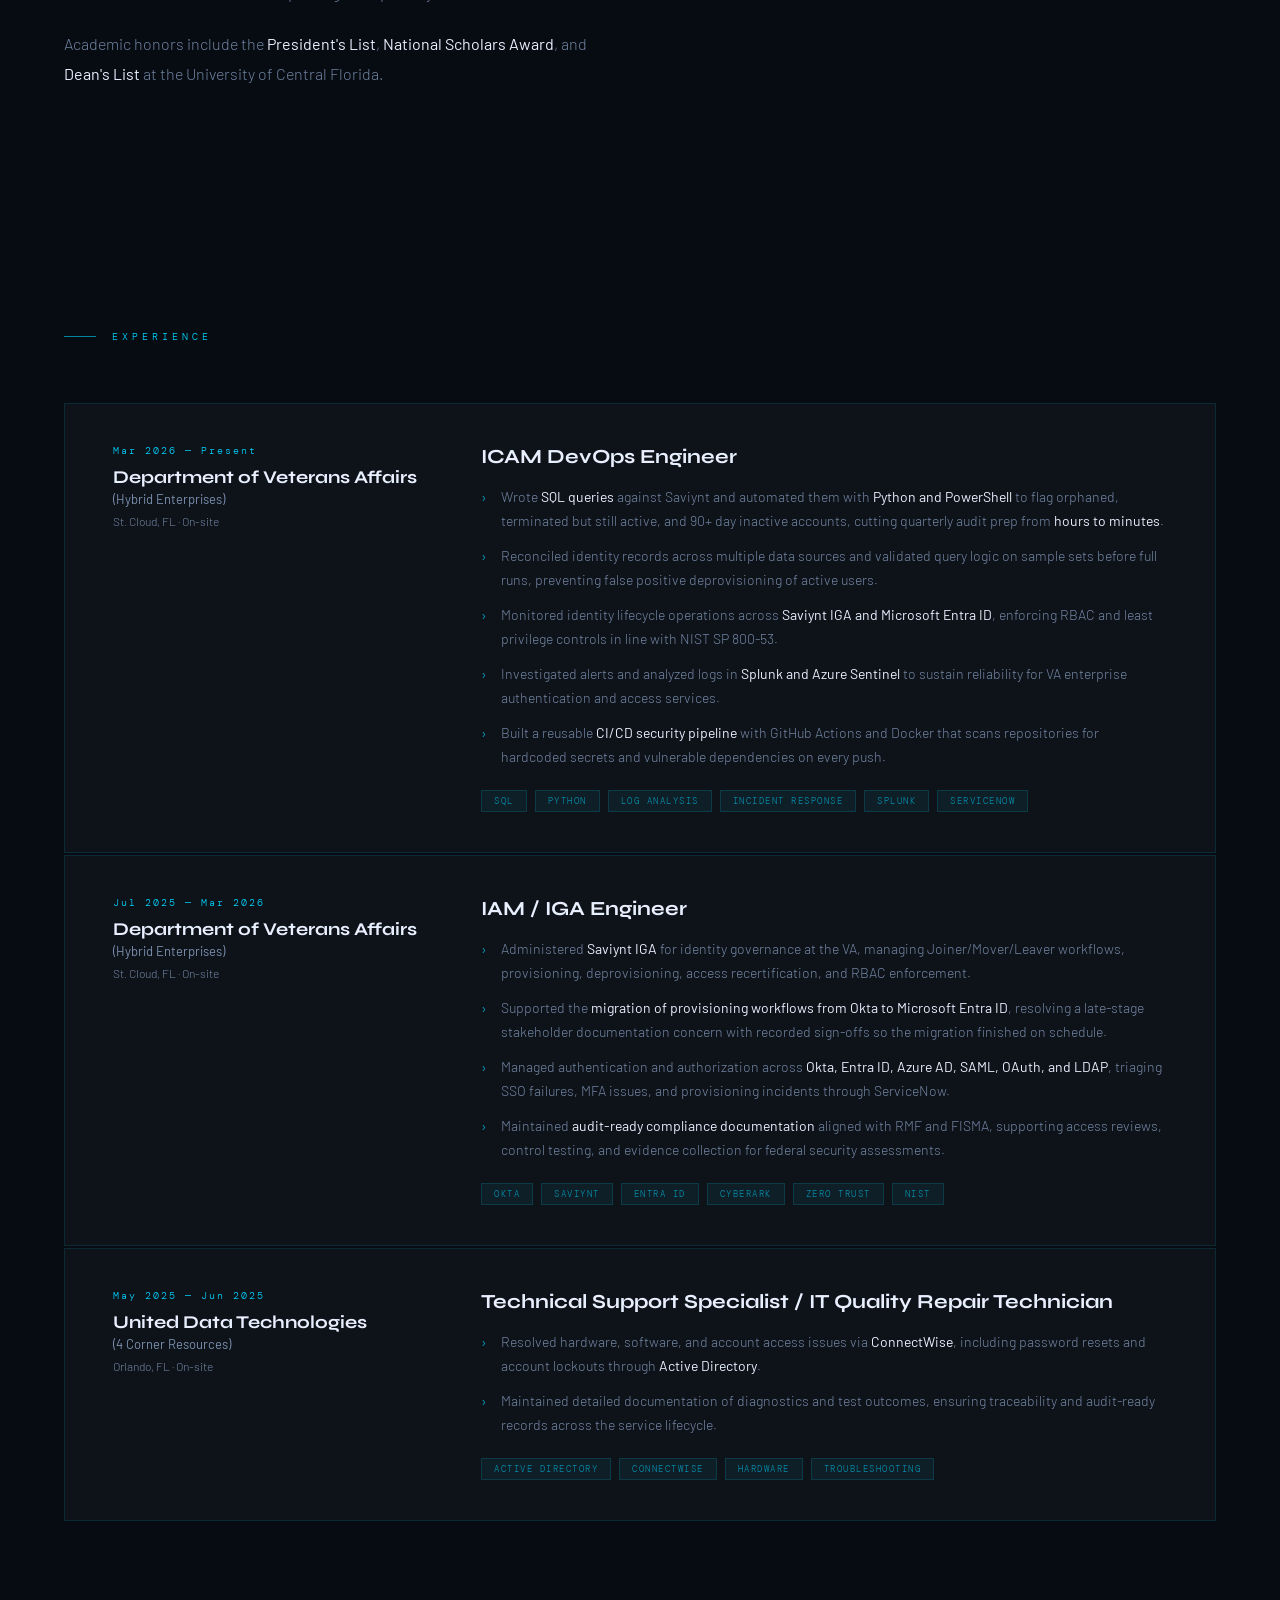
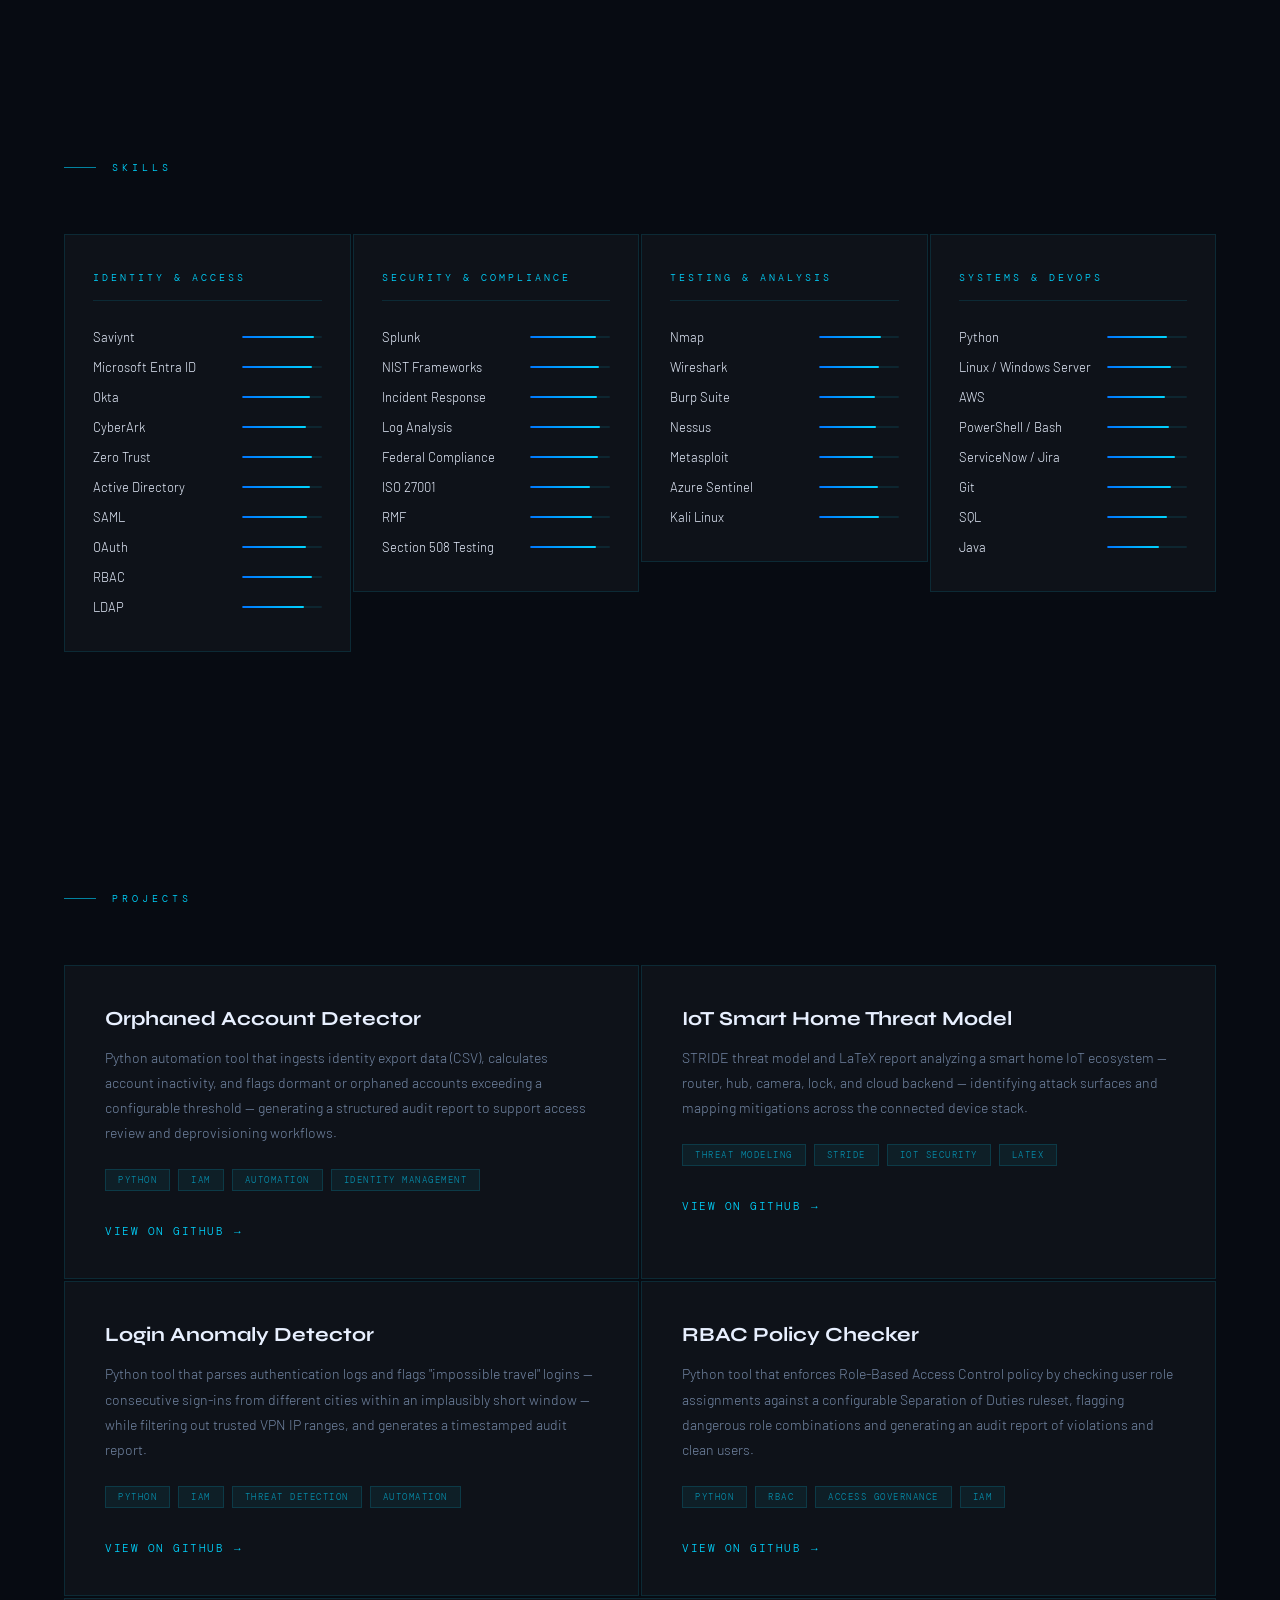
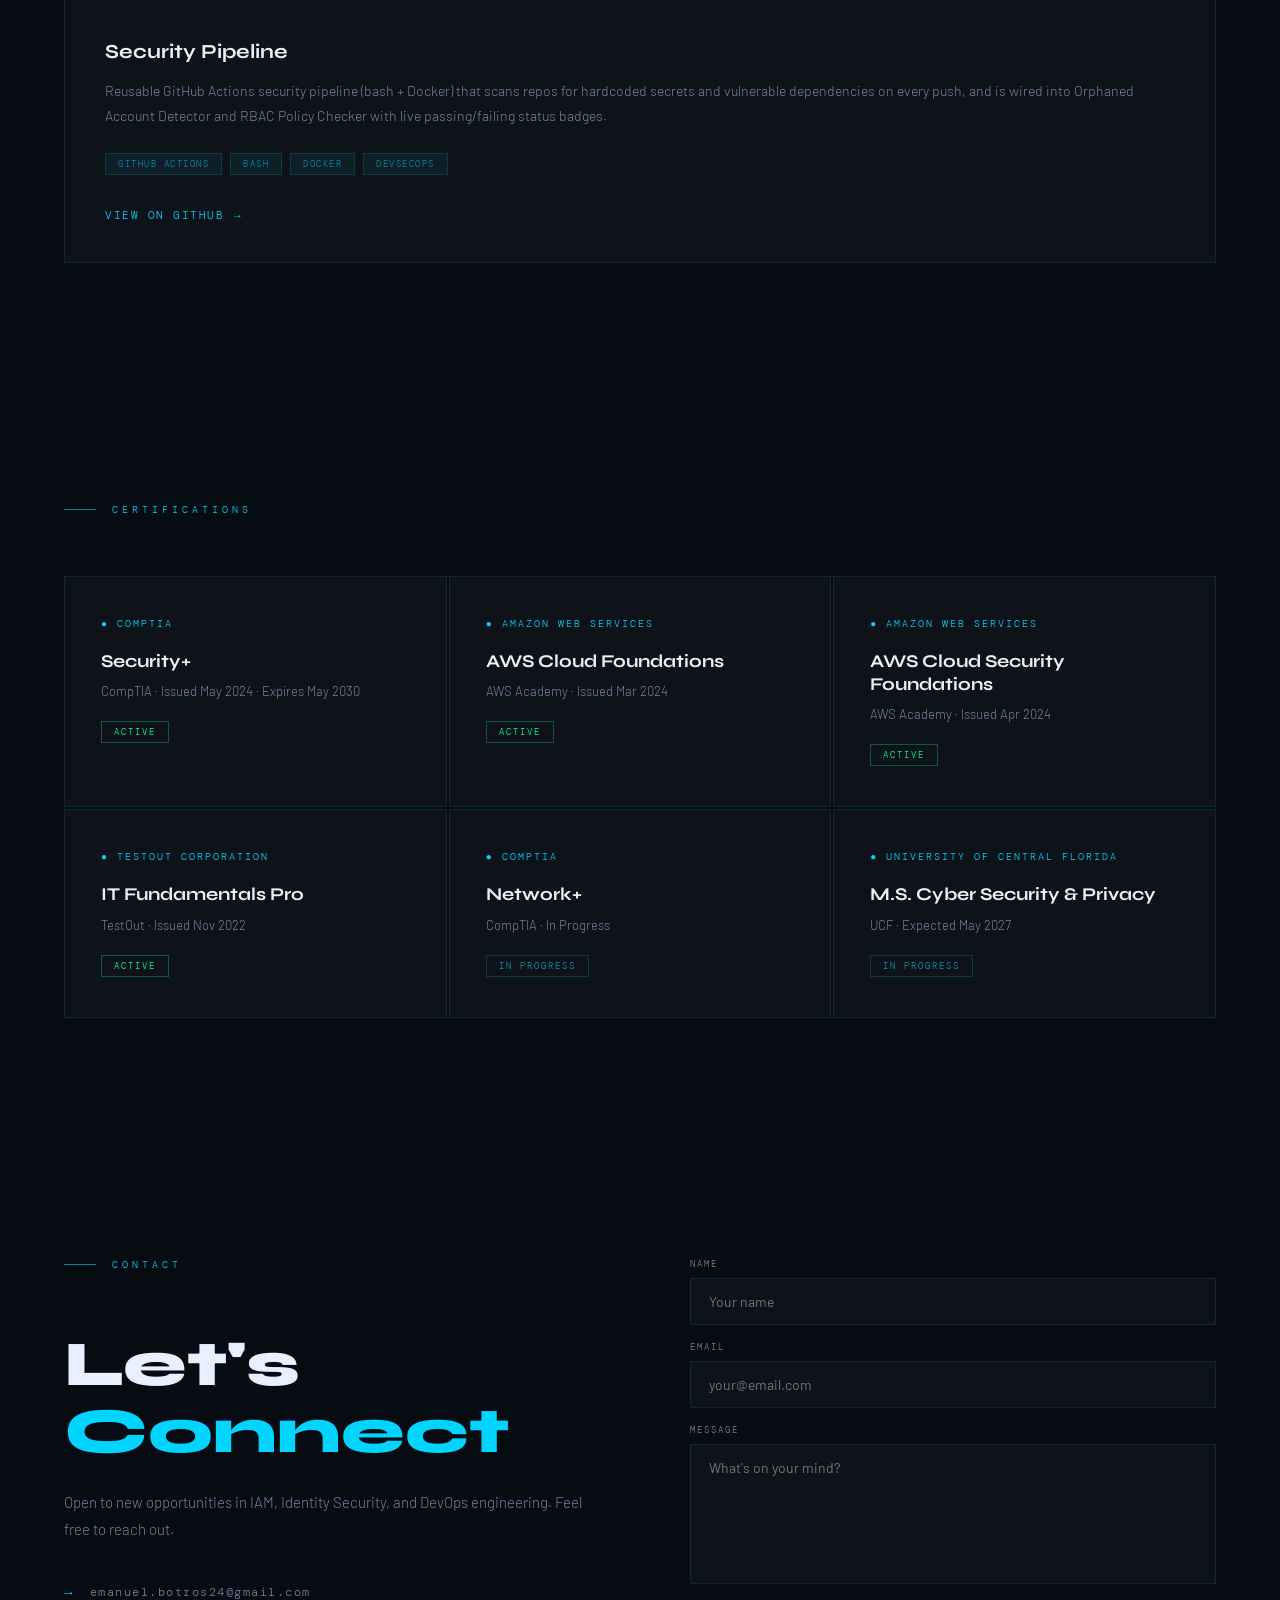
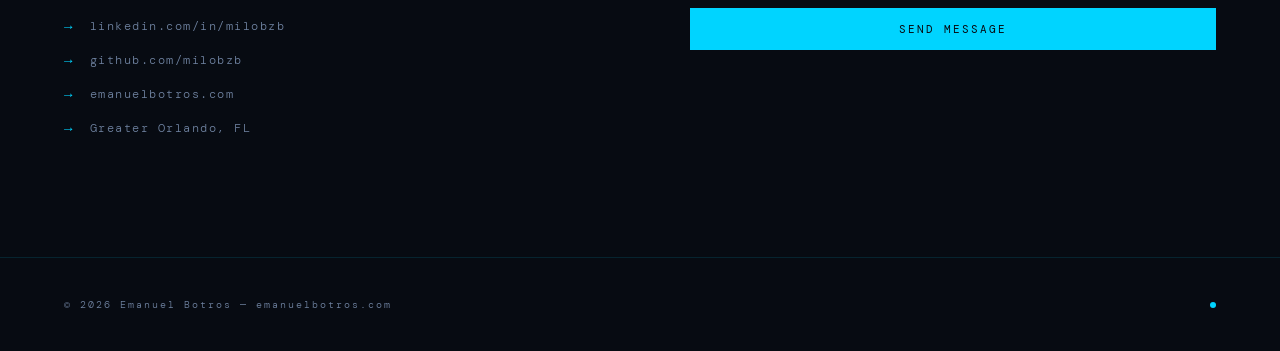
==== commit c85ac166: "Add files via upload" ====
--- a/index.html
+++ b/index.html
@@ -85,8 +85,15 @@
     display: flex;
     justify-content: space-between;
     align-items: center;
-    background: linear-gradient(to bottom, rgba(7,11,18,0.95) 0%, transparent 100%);
-    backdrop-filter: blur(8px);
+    background: transparent;
+    transition: background 0.35s ease, backdrop-filter 0.35s ease, padding 0.35s ease;
+  }
+
+  /* Nav stays see-through at the top, then fades in a backdrop once you scroll */
+  nav.scrolled {
+    background: linear-gradient(to bottom, rgba(7,11,18,0.95) 0%, rgba(7,11,18,0) 100%);
+    -webkit-backdrop-filter: blur(8px);
+            backdrop-filter: blur(8px);
   }
 
   .nav-logo {
@@ -158,7 +165,7 @@
 
   .hero-eyebrow {
     font-family: 'DM Mono', monospace;
-    font-size: 11px;
+    font-size: 14px;
     letter-spacing: 4px;
     text-transform: uppercase;
     color: var(--accent);
@@ -850,6 +857,7 @@
   @media (max-width: 640px) {
     .nav-links { display: none; }
     .hero-name { font-size: clamp(30px, 10.5vw, 60px); letter-spacing: -1px; }
+    .hero-eyebrow { font-size: 12px; letter-spacing: 3px; }
     .hero-cta { flex-direction: column; }
     .hero-cta a { text-align: center; }
     .section-label { margin-bottom: 36px; }
@@ -899,7 +907,7 @@
   </p>
   <div class="hero-tags">
     <span class="tag">IAM / IGA</span>
-    <span class="tag">Zero Trust</span>
+    <span class="tag">SQL + Python</span>
     <span class="tag">Federal / VA</span>
     <span class="tag">Public Trust</span>
   </div>
@@ -1448,6 +1456,15 @@
     document.documentElement.addEventListener('mouseleave', function () { spot.classList.remove('on'); });
   })();
 
+  // Nav backdrop appears only after scrolling
+  (function () {
+    const nav = document.querySelector('nav');
+    if (!nav) return;
+    function update() { nav.classList.toggle('scrolled', window.scrollY > 20); }
+    window.addEventListener('scroll', update, { passive: true });
+    update();
+  })();
+
   // Scroll progress line
   (function () {
     const bar = document.getElementById('scroll-progress');
